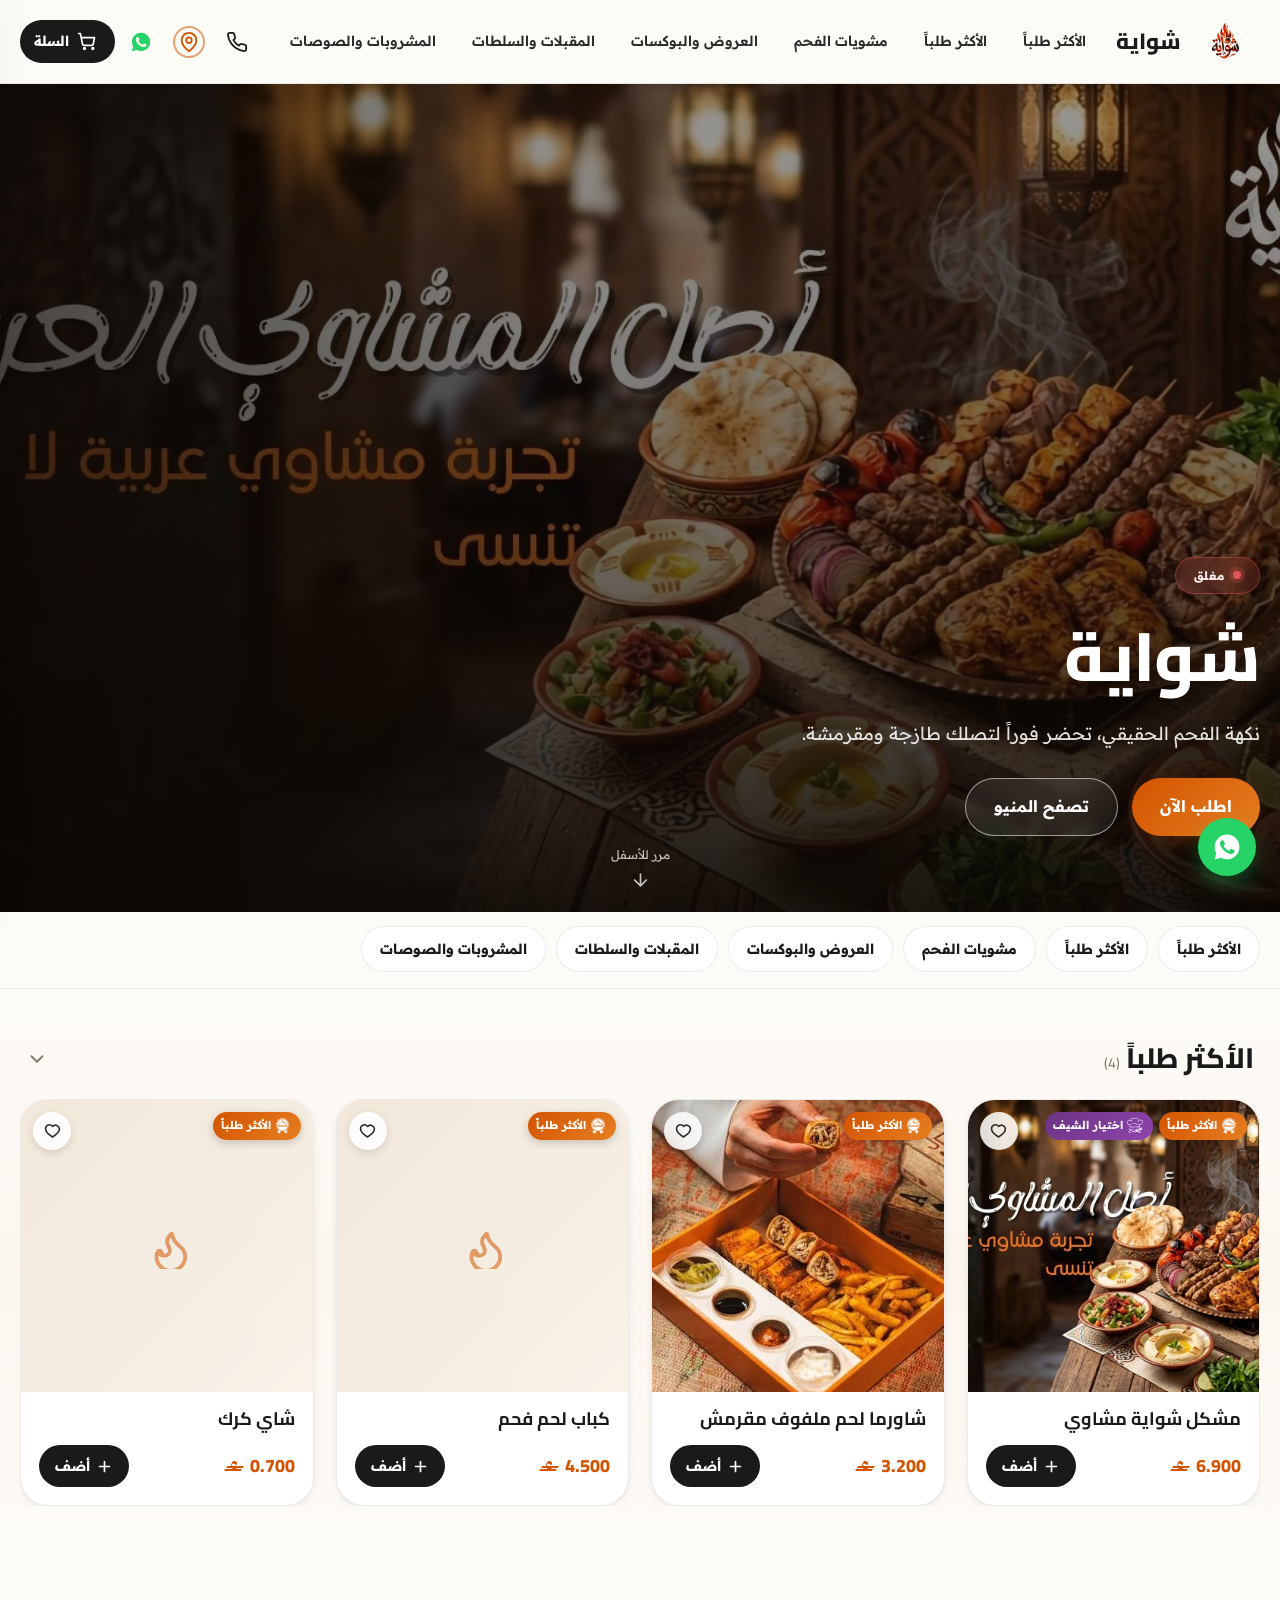
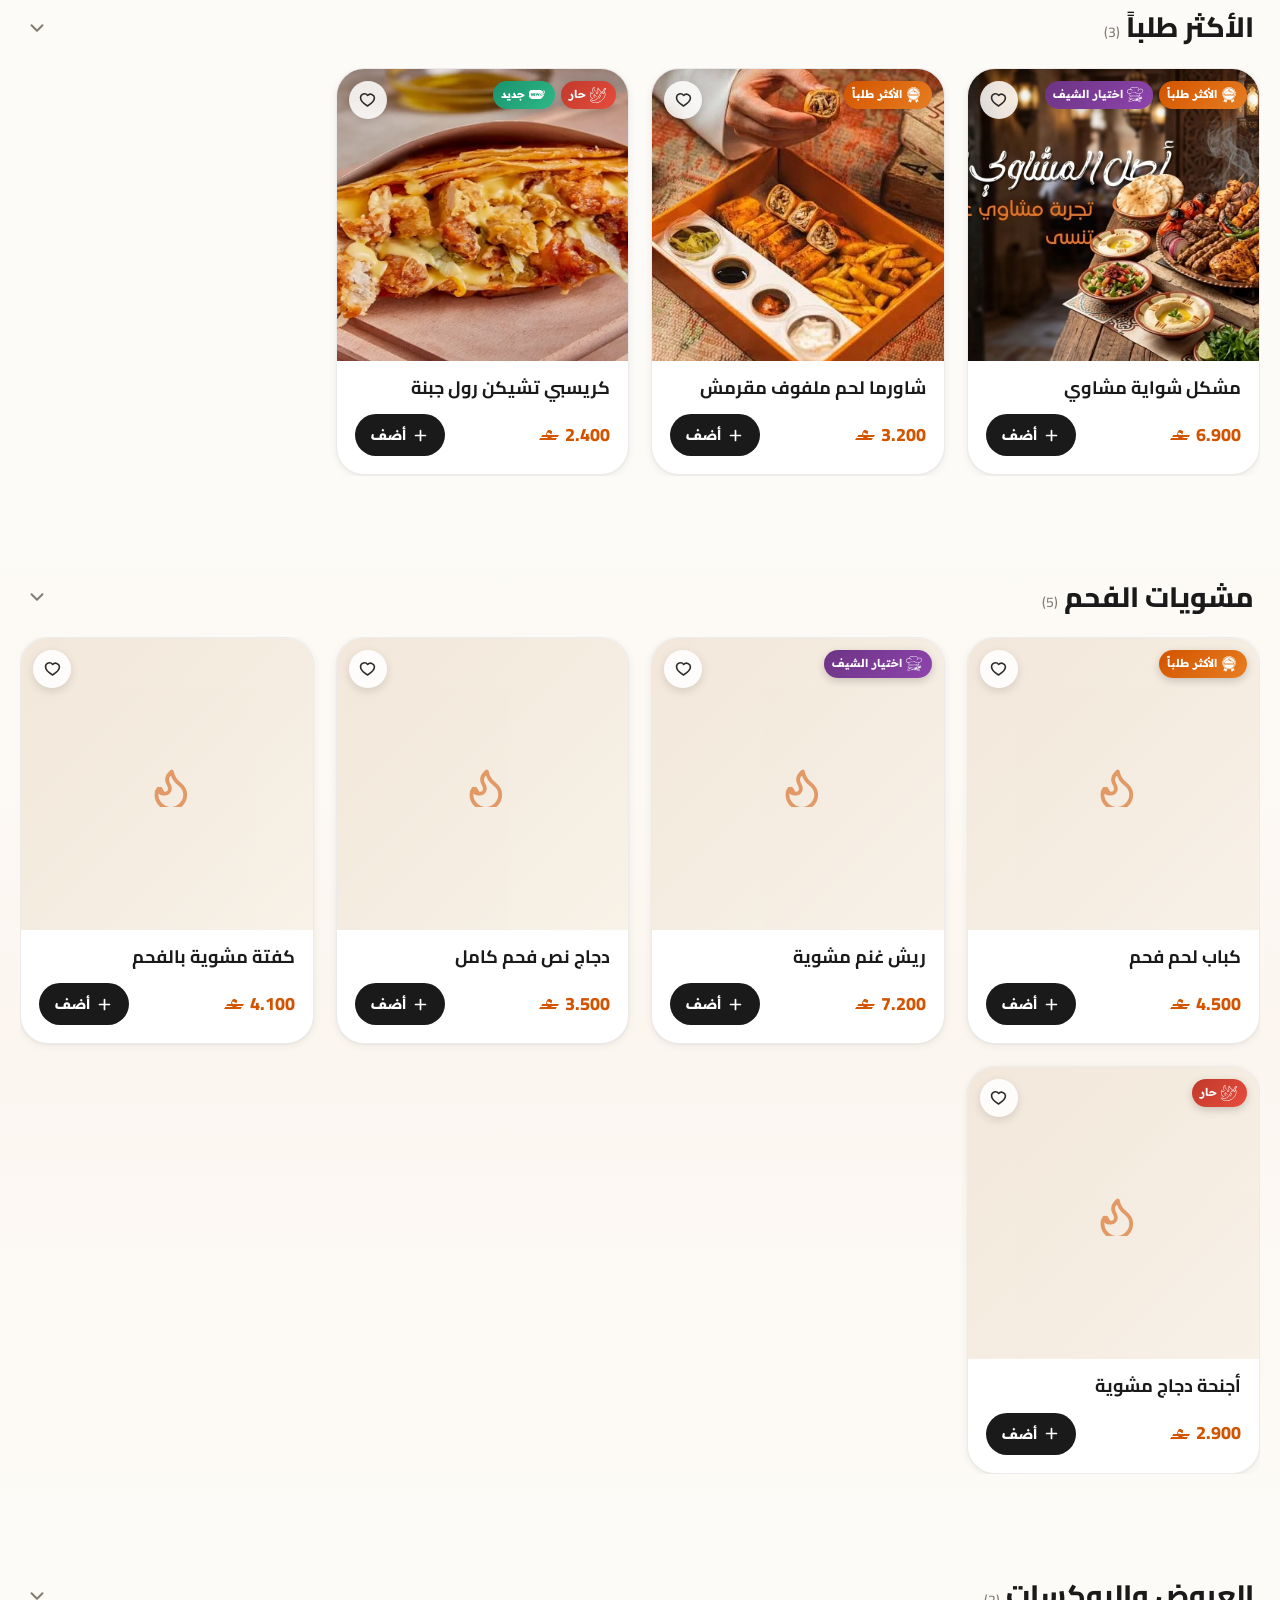
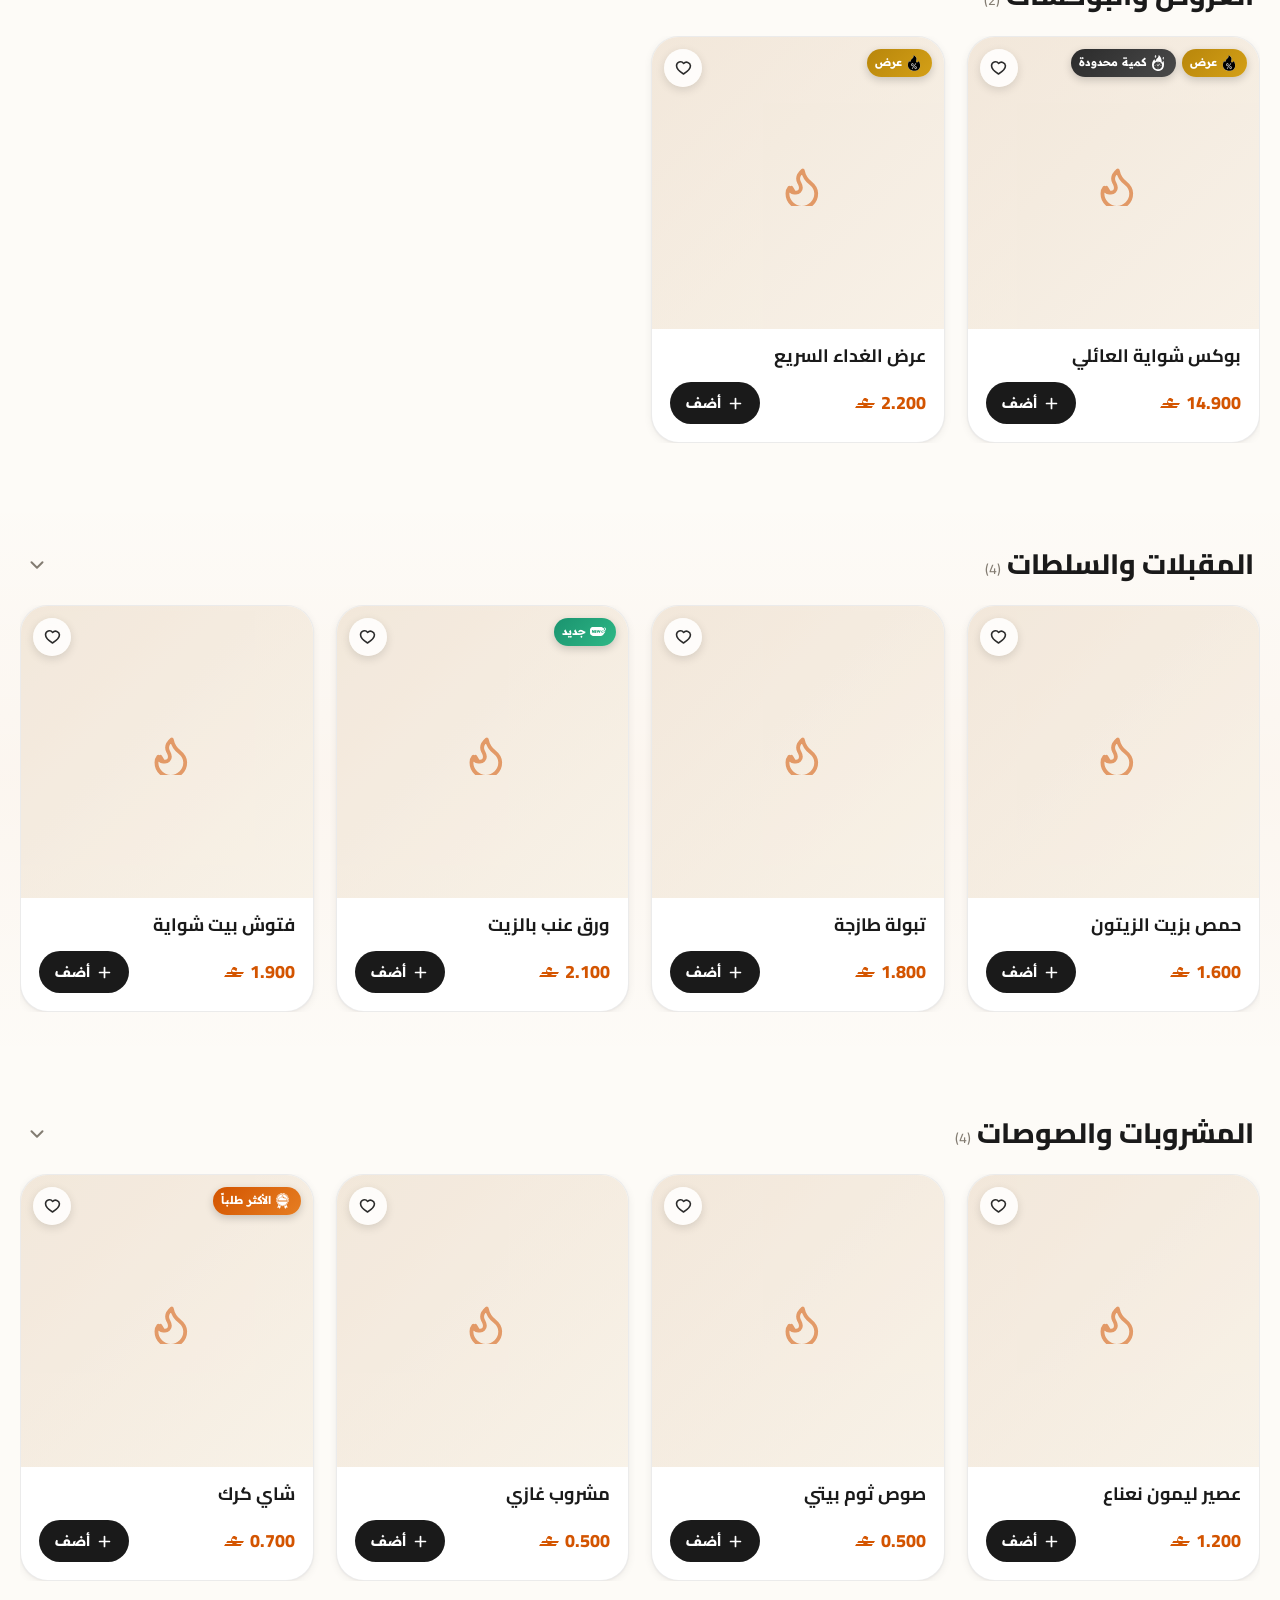
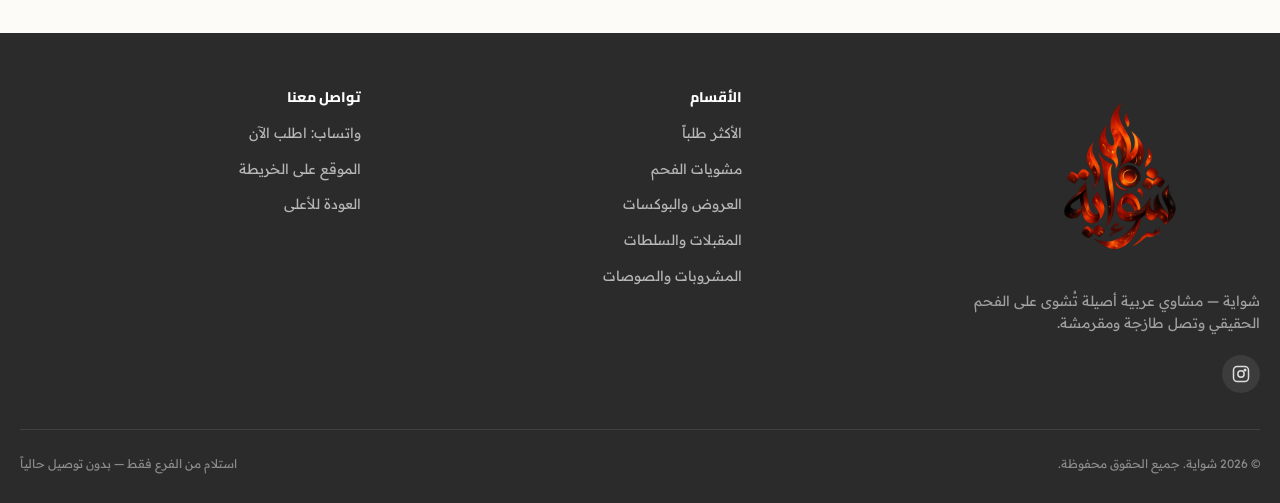
==== index.html @ 43561b91 "the Start" ====
<!DOCTYPE html>
<html lang="ar" dir="rtl">
<head>
<meta charset="UTF-8">
<meta name="viewport" content="width=device-width, initial-scale=1, viewport-fit=cover">
<title id="meta-title">شواية | Shawaya — أصل المشاوي العربية على الفحم</title>
<meta id="meta-description" name="description" content="شواية: مشاوي عربية أصيلة تُشوى على الفحم الحقيقي وتصل طازجة ومقرمشة. اطلب الآن للاستلام من الفرع عبر واتساب.">
<meta id="meta-keywords" name="keywords" content="شواية, مشاوي, مطعم مشاوي, شاورما, كباب, مشاوي فحم, طلب استلام">
<meta name="author" content="شواية">
<link rel="canonical" href="https://www.shawaya.example/">

<!-- Open Graph -->
<meta property="og:type" content="restaurant.menu">
<meta id="og-title" property="og:title" content="شواية | Shawaya — أصل المشاوي العربية">
<meta id="og-description" property="og:description" content="نكهة الفحم الحقيقي، تحضر فوراً لتصلك طازجة ومقرمشة. تصفح المنيو واطلب الآن.">
<meta id="og-image" property="og:image" content="assets/images/hero.webp">
<meta property="og:locale" content="ar_AR">
<meta id="og-site-name" property="og:site_name" content="شواية">

<!-- Twitter Card -->
<meta name="twitter:card" content="summary_large_image">
<meta id="twitter-title" name="twitter:title" content="شواية | Shawaya">
<meta id="twitter-description" name="twitter:description" content="نكهة الفحم الحقيقي، تحضر فوراً لتصلك طازجة ومقرمشة.">
<meta id="twitter-image" name="twitter:image" content="assets/images/hero.webp">

<meta name="theme-color" content="#D35400">
<link id="favicon-link" rel="icon" type="image/webp" href="assets/images/logo.webp">
<link id="apple-touch-icon-link" rel="apple-touch-icon" href="assets/images/logo.webp">
<link rel="manifest" href="manifest.json">

<!-- Preconnect / fonts -->
<link rel="preconnect" href="https://fonts.googleapis.com">
<link rel="preconnect" href="https://fonts.gstatic.com" crossorigin>

<!-- Supabase client (only used if config.js has url/anonKey set) -->
<script src="https://cdn.jsdelivr.net/npm/@supabase/supabase-js@2/dist/umd/supabase.js" defer></script>

<!-- Styles (loaded in dependency order) -->
<link rel="stylesheet" href="css/style.css">
<link rel="stylesheet" href="css/components.css">
<link rel="stylesheet" href="css/animations.css">
<link rel="stylesheet" href="css/responsive.css">

<!-- Structured data: Restaurant -->
<script type="application/ld+json">
{
  "@context": "https://schema.org",
  "@type": "Restaurant",
  "name": "شواية",
  "alternateName": "Shawaya",
  "servesCuisine": ["Arabic", "Grill", "Middle Eastern"],
  "priceRange": "$$",
  "image": "assets/images/hero.webp",
  "logo": "assets/images/logo.webp",
  "acceptsReservations": "False",
  "menu": "https://www.shawaya.example/#menu",
  "openingHoursSpecification": {
    "@type": "OpeningHoursSpecification",
    "dayOfWeek": ["Sunday","Monday","Tuesday","Wednesday","Thursday","Friday","Saturday"],
    "opens": "12:00",
    "closes": "00:00"
  }
}
</script>
</head>
<body>

<a href="#menu-sections" class="skip-link">تخطَّ إلى المنيو</a>

<!-- Loading screen -->
<div id="loading-screen" aria-hidden="true">
  <div>
    <img class="loading-mark" src="assets/images/logo.webp" alt="" width="220" height="147">
    <p>شواية</p>
  </div>
</div>

<!-- ================= HEADER ================= -->
<header class="site-header" id="site-header">
  <div class="header-inner">
    <a href="#top" class="brand" aria-label="شواية — الصفحة الرئيسية">
      <img class="brand-logo" id="brand-logo-img" src="assets/images/logo.webp" alt="شعار شواية" width="46" height="46">
      <span class="brand-name" id="brand-name-text">شواية</span>
    </a>

    <nav class="nav-categories" id="nav-categories-inline" aria-label="أقسام المنيو"></nav>

    <div class="header-actions">
      <a href="tel:+96890992253" id="call-btn" class="icon-btn" aria-label="اتصل بنا">
        <svg viewBox="0 0 24 24" fill="none" stroke="currentColor" stroke-width="2" stroke-linecap="round" stroke-linejoin="round" aria-hidden="true"><path d="M22 16.92v3a2 2 0 0 1-2.18 2 19.79 19.79 0 0 1-8.63-3.07 19.5 19.5 0 0 1-6-6 19.79 19.79 0 0 1-3.07-8.67A2 2 0 0 1 4.11 2h3a2 2 0 0 1 2 1.72c.127.96.362 1.903.7 2.81a2 2 0 0 1-.45 2.11L8.09 9.91a16 16 0 0 0 6 6l1.27-1.27a2 2 0 0 1 2.11-.45c.907.338 1.85.573 2.81.7A2 2 0 0 1 22 16.92Z"/></svg>
      </a>
      <a href="#" id="map-pin-btn" class="icon-btn map-pin-btn" target="_blank" rel="noopener" aria-label="موقعنا على خرائط جوجل">
        <svg viewBox="0 0 24 24" fill="none" stroke="currentColor" stroke-width="2" stroke-linecap="round" stroke-linejoin="round" aria-hidden="true"><path d="M20 10c0 6-8 12-8 12s-8-6-8-12a8 8 0 0 1 16 0Z"/><circle cx="12" cy="10" r="3"/></svg>
      </a>
      <a href="#" id="whatsapp-fab-header" class="icon-btn" style="color:#25D366" aria-label="تواصل عبر واتساب" target="_blank" rel="noopener">
        <svg viewBox="0 0 24 24" fill="currentColor" aria-hidden="true"><path d="M12.04 2C6.58 2 2.13 6.45 2.13 11.91c0 1.75.46 3.46 1.32 4.96L2.05 22l5.25-1.38a9.9 9.9 0 0 0 4.74 1.21h.01c5.46 0 9.91-4.45 9.91-9.91C21.96 6.45 17.5 2 12.04 2zm5.83 14.13c-.24.68-1.4 1.3-1.93 1.38-.5.08-1.12.11-1.8-.11-.42-.13-.96-.31-1.65-.6-2.9-1.25-4.8-4.16-4.94-4.35-.14-.19-1.18-1.57-1.18-3 0-1.42.75-2.12 1.02-2.41.27-.29.58-.36.78-.36.19 0 .39 0 .56.01.18.01.42-.07.65.5.24.58.82 2 .89 2.15.07.15.12.32.02.51-.1.19-.15.31-.29.48-.15.17-.31.38-.44.51-.15.15-.3.31-.13.6.17.29.75 1.24 1.62 2.01 1.11.99 2.05 1.3 2.34 1.45.29.15.46.13.63-.08.17-.2.72-.84.91-1.13.19-.29.38-.24.63-.15.26.1 1.66.79 1.94.93.29.15.48.22.55.34.07.13.07.75-.17 1.43z"/></svg>
      </a>
      <button type="button" class="cart-fab" id="cart-fab" aria-haspopup="dialog">
        <svg viewBox="0 0 24 24" fill="none" stroke="currentColor" stroke-width="2" stroke-linecap="round" stroke-linejoin="round" aria-hidden="true"><circle cx="9" cy="21" r="1"/><circle cx="19" cy="21" r="1"/><path d="M2 3h2l2.6 12.6a2 2 0 0 0 2 1.6h8.9a2 2 0 0 0 2-1.6L21 8H6"/></svg>
        <span>السلة</span>
        <span class="cart-count" id="cart-count" hidden>0</span>
      </button>
    </div>
  </div>
</header>

<main id="top">

  <!-- ================= HERO ================= -->
  <section class="hero" aria-label="الصفحة الرئيسية">
    <div class="hero-media">
      <img id="hero-img" src="assets/images/hero.webp" alt="طبق مشاوي شواية الفاخر يقدم مع المقبلات والخبز الطازج على أجواء عربية دافئة" width="1376" height="768" fetchpriority="high">
    </div>
    <div class="hero-content">
      <div class="hero-status" id="hero-status">مفتوح الآن</div>
      <h1 id="hero-title">شواية</h1>
      <p class="hero-sub" id="hero-tagline">نكهة الفحم الحقيقي، تحضر فوراً لتصلك طازجة ومقرمشة.</p>
      <div class="hero-actions">
        <button type="button" class="btn btn-primary" id="hero-order-btn">
          اطلب الآن
        </button>
        <button type="button" class="btn btn-ghost" id="hero-browse-btn">تصفح المنيو</button>
      </div>
    </div>
    <div class="scroll-indicator" aria-hidden="true">
      <span>مرر للأسفل</span>
      <svg viewBox="0 0 24 24" fill="none" stroke="currentColor" stroke-width="2" stroke-linecap="round" stroke-linejoin="round"><path d="M12 5v14M5 12l7 7 7-7"/></svg>
    </div>
  </section>

  <!-- ================= CATEGORY NAV ================= -->
  <nav class="category-nav" aria-label="الانتقال السريع بين الأقسام">
    <div class="container">
      <div class="category-scroller" id="category-scroller"></div>
    </div>
  </nav>

  <!-- ================= MENU ================= -->
  <div id="menu-sections" aria-live="polite"></div>


</main>

<!-- ================= FOOTER ================= -->
<footer class="site-footer">
  <div class="container">
    <div class="footer-grid">
      <div class="footer-brand">
        <img class="footer-logo" id="footer-logo-img" src="assets/images/logo.webp" alt="شعار شواية" width="52" height="52">
        <p id="footer-description">شواية — أصل المشاوي العربية على الفحم. نطهو كل طبق طازجاً عند الطلب لتصلك أشهى النكهات.</p>
        <div class="footer-social" id="footer-social">
          <a href="#" id="social-instagram" aria-label="إنستغرام شواية" hidden><svg viewBox="0 0 24 24" fill="none" stroke="currentColor" stroke-width="2" stroke-linecap="round" stroke-linejoin="round" aria-hidden="true"><rect x="2" y="2" width="20" height="20" rx="5"/><circle cx="12" cy="12" r="4.2"/><circle cx="17.4" cy="6.6" r="1"/></svg></a>
        </div>
      </div>
      <div class="footer-col">
        <h4>الأقسام</h4>
        <ul id="footer-categories"></ul>
      </div>
      <div class="footer-col">
        <h4>تواصل معنا</h4>
        <ul>
          <li><a href="#" id="footer-whatsapp">واتساب: اطلب الآن</a></li>
          <li><a href="#" id="footer-map">الموقع على الخريطة</a></li>
          <li><a href="#top">العودة للأعلى</a></li>
        </ul>
      </div>
    </div>
    <div class="footer-bottom">
      <span>© 2026 شواية. جميع الحقوق محفوظة.</span>
      <span>استلام من الفرع فقط — بدون توصيل حالياً</span>
    </div>
  </div>
</footer>

<!-- ================= WHATSAPP FAB ================= -->
<a href="#" class="whatsapp-fab" id="whatsapp-fab" aria-label="اطلب عبر واتساب">
  <svg viewBox="0 0 24 24" fill="currentColor" aria-hidden="true"><path d="M12.04 2C6.58 2 2.13 6.45 2.13 11.91c0 1.75.46 3.46 1.32 4.96L2.05 22l5.25-1.38a9.9 9.9 0 0 0 4.74 1.21h.01c5.46 0 9.91-4.45 9.91-9.91C21.96 6.45 17.5 2 12.04 2zm5.83 14.13c-.24.68-1.4 1.3-1.93 1.38-.5.08-1.12.11-1.8-.11-.42-.13-.96-.31-1.65-.6-2.9-1.25-4.8-4.16-4.94-4.35-.14-.19-1.18-1.57-1.18-3 0-1.42.75-2.12 1.02-2.41.27-.29.58-.36.78-.36.19 0 .39 0 .56.01.18.01.42-.07.65.5.24.58.82 2 .89 2.15.07.15.12.32.02.51-.1.19-.15.31-.29.48-.15.17-.31.38-.44.51-.15.15-.3.31-.13.6.17.29.75 1.24 1.62 2.01 1.11.99 2.05 1.3 2.34 1.45.29.15.46.13.63-.08.17-.2.72-.84.91-1.13.19-.29.38-.24.63-.15.26.1 1.66.79 1.94.93.29.15.48.22.55.34.07.13.07.75-.17 1.43z"/></svg>
</a>

<!-- ================= STICKY CART BAR ================= -->
<!-- Hidden while empty; appears the moment an item is added, so the
     customer never loses track of an in-progress order. -->
<button type="button" class="sticky-cart-bar" id="sticky-cart-bar" hidden>
  <span class="sticky-cart-info">
    <span class="sticky-cart-count" id="sticky-cart-bar-count">0</span>
    <span>عرض السلة</span>
  </span>
  <span class="sticky-cart-total" id="sticky-cart-bar-total"></span>
</button>

<!-- ================= ITEM MODAL ================= -->
<div class="modal-overlay" id="modal-overlay"></div>
<div class="item-modal" id="item-modal" role="dialog" aria-modal="true" aria-labelledby="modal-title" aria-hidden="true">
  <button type="button" class="modal-close" aria-label="إغلاق">
    <svg viewBox="0 0 24 24" fill="none" stroke="currentColor" stroke-width="2.4" stroke-linecap="round" stroke-linejoin="round" aria-hidden="true"><path d="M18 6 6 18M6 6l12 12"/></svg>
  </button>
  <div class="modal-media">
    <img src="" alt="" id="modal-image">
    <div class="modal-scroll-cue" id="modal-scroll-cue" aria-hidden="true">
      <svg viewBox="0 0 24 24" fill="none" stroke="currentColor" stroke-width="2.6" stroke-linecap="round" stroke-linejoin="round"><path d="M6 9l6 6 6-6"/></svg>
    </div>
  </div>
  <div class="modal-scroll">
    <div id="modal-badges" class="badge-row" style="position:static"></div>
    <h2 id="modal-title"></h2>
    <p class="modal-desc" id="modal-desc"></p>
    <span class="modal-base-price" id="modal-base-price"></span>

    <div id="modal-option-groups"></div>

    <div class="modal-notes">
      <label for="modal-notes-input" style="font-weight:700;font-size:.875rem;display:block;margin-bottom:8px">ملاحظات على هذا الصنف</label>
      <textarea id="modal-notes-input" placeholder="مثال: بدون بصل، تتبيلة خفيفة..."></textarea>
    </div>
  </div>
  <div class="modal-footer">
    <div class="qty-stepper">
      <button type="button" id="modal-qty-minus" aria-label="إنقاص الكمية">
        <svg viewBox="0 0 24 24" fill="none" stroke="currentColor" stroke-width="2.4" stroke-linecap="round" stroke-linejoin="round" aria-hidden="true"><path d="M5 12h14"/></svg>
      </button>
      <span id="modal-qty">1</span>
      <button type="button" id="modal-qty-plus" aria-label="زيادة الكمية">
        <svg viewBox="0 0 24 24" fill="none" stroke="currentColor" stroke-width="2.4" stroke-linecap="round" stroke-linejoin="round" aria-hidden="true"><path d="M12 5v14M5 12h14"/></svg>
      </button>
    </div>
    <button type="button" class="btn btn-primary btn-block" id="modal-add-to-cart">
      أضف إلى السلة
      <span class="modal-total" id="modal-total-wrap">— <span id="modal-total-price"></span></span>
    </button>
  </div>
</div>

<!-- ================= CART DRAWER ================= -->
<div class="cart-overlay" id="cart-overlay"></div>
<aside class="cart-drawer" id="cart-drawer" role="dialog" aria-modal="true" aria-label="سلة الطلبات" aria-hidden="true">
  <div class="cart-header">
    <h2>
      <svg viewBox="0 0 24 24" fill="none" stroke="currentColor" stroke-width="2" stroke-linecap="round" stroke-linejoin="round" aria-hidden="true"><circle cx="9" cy="21" r="1"/><circle cx="19" cy="21" r="1"/><path d="M2 3h2l2.6 12.6a2 2 0 0 0 2 1.6h8.9a2 2 0 0 0 2-1.6L21 8H6"/></svg>
      سلتك
    </h2>
    <button type="button" class="icon-btn" id="cart-close" aria-label="إغلاق السلة">
      <svg viewBox="0 0 24 24" fill="none" stroke="currentColor" stroke-width="2.4" stroke-linecap="round" stroke-linejoin="round" aria-hidden="true"><path d="M18 6 6 18M6 6l12 12"/></svg>
    </button>
  </div>
  <div class="cart-body" id="cart-body"></div>
  <div class="cart-footer" id="cart-footer" style="display:none">
    <p id="cart-closed-banner" class="text-muted" style="display:none;text-align:center;font-size:var(--fs-sm);font-weight:700;color:#c0392b;background:rgba(192,57,43,.08);padding:10px;border-radius:var(--radius-sm)">المطعم مغلق حالياً — لا يمكن إتمام الطلب الآن</p>
    <div class="cart-summary-row"><span>المجموع الفرعي</span><span id="cart-subtotal">0.000 ر.ع</span></div>
    <div class="cart-summary-row total"><span>الإجمالي</span><span id="cart-total">0.000 ر.ع</span></div>
    <div class="cart-footer-actions">
      <button type="button" class="btn btn-primary btn-block" id="checkout-whatsapp">
        <svg viewBox="0 0 24 24" fill="currentColor" aria-hidden="true" width="20" height="20"><path d="M12.04 2C6.58 2 2.13 6.45 2.13 11.91c0 1.75.46 3.46 1.32 4.96L2.05 22l5.25-1.38a9.9 9.9 0 0 0 4.74 1.21h.01c5.46 0 9.91-4.45 9.91-9.91C21.96 6.45 17.5 2 12.04 2zm5.83 14.13c-.24.68-1.4 1.3-1.93 1.38-.5.08-1.12.11-1.8-.11-.42-.13-.96-.31-1.65-.6-2.9-1.25-4.8-4.16-4.94-4.35-.14-.19-1.18-1.57-1.18-3 0-1.42.75-2.12 1.02-2.41.27-.29.58-.36.78-.36.19 0 .39 0 .56.01.18.01.42-.07.65.5.24.58.82 2 .89 2.15.07.15.12.32.02.51-.1.19-.15.31-.29.48-.15.17-.31.38-.44.51-.15.15-.3.31-.13.6.17.29.75 1.24 1.62 2.01 1.11.99 2.05 1.3 2.34 1.45.29.15.46.13.63-.08.17-.2.72-.84.91-1.13.19-.29.38-.24.63-.15.26.1 1.66.79 1.94.93.29.15.48.22.55.34.07.13.07.75-.17 1.43z"/></svg>
        إتمام الطلب عبر واتساب
      </button>
    </div>
    <button type="button" class="clear-cart-btn" id="clear-cart-btn">تفريغ السلة</button>
  </div>
</aside>

<!-- ================= TOAST ================= -->
<div class="toast" id="toast" role="status" aria-live="polite"></div>

<!-- Scripts (deferred, load order matters for module deps) -->
<script src="config.js" defer></script>
<script src="js/icons.js" defer></script>
<script src="js/restaurant-state.js" defer></script>
<script src="js/supabase.js" defer></script>
<script src="js/menu.js" defer></script>
<script src="js/modal.js" defer></script>
<script src="js/cart.js" defer></script>
<script src="js/whatsapp.js" defer></script>
<script src="js/app.js" defer></script>
</body>
</html>
---- css/style.css ----
/* =========================================================================
   style.css — Design tokens, resets, base typography & layout primitives
   ========================================================================= */

@import url('https://fonts.googleapis.com/css2?family=Cairo:wght@400;500;600;700;800;900&family=Readex+Pro:wght@400;500;600;700&display=swap');

:root {
  /* ---- Brand color system --------------------------------------------- */
  --color-primary: #D35400;
  --color-primary-rgb: 211, 84, 0;
  --color-accent: #E67E22;
  --color-accent-rgb: 230, 126, 34;
  --color-bg: #FDFBF7;
  --color-surface: #FFFFFF;
  --color-dark: #1A1A1A;
  --color-dark-2: #2B2B2B;
  --color-border: rgba(0, 0, 0, 0.08);
  --color-muted: #837c72;

  --shadow-soft: 0 2px 8px rgba(26, 20, 14, 0.06), 0 1px 2px rgba(26, 20, 14, 0.04);
  --shadow-lift: 0 18px 40px -12px rgba(26, 20, 14, 0.22);
  --glow-primary: 0 0 0 1px rgba(var(--color-primary-rgb), 0.08), 0 8px 24px -6px rgba(var(--color-primary-rgb), 0.28);

  /* ---- Type ------------------------------------------------------------ */
  --font-display: 'Cairo', 'Readex Pro', sans-serif;
  --font-body: 'Readex Pro', 'Cairo', sans-serif;

  --fs-xs: 0.75rem;
  --fs-sm: 0.875rem;
  --fs-base: 1rem;
  --fs-md: 1.125rem;
  --fs-lg: 1.375rem;
  --fs-xl: 1.75rem;
  --fs-2xl: 2.25rem;
  --fs-3xl: clamp(2.5rem, 6vw, 4.25rem);

  /* ---- Spacing / radius -------------------------------------------------*/
  --radius-sm: 10px;
  --radius-md: 18px;
  --radius-lg: 28px;
  --radius-pill: 999px;

  --container: 1240px;
  --header-h: 84px;
  --header-h-shrunk: 62px;

  --ease-out: cubic-bezier(.16,1,.3,1);
  --ease-spring: cubic-bezier(.34,1.56,.64,1);

  color-scheme: light;
}

/* ---- Reset -------------------------------------------------------------*/
*, *::before, *::after { box-sizing: border-box; }
* { margin: 0; }

html {
  -webkit-text-size-adjust: 100%;
  scroll-behavior: smooth;
}

html:has(.modal[open]), html:has(.cart-drawer.is-open) {
  scroll-behavior: auto;
}

body {
  font-family: var(--font-body);
  background: var(--color-bg);
  color: var(--color-dark);
  line-height: 1.6;
  min-height: 100svh;
  overflow-x: clip;
  -webkit-font-smoothing: antialiased;
}

img, picture, svg { display: block; max-width: 100%; }
button, input, textarea { font: inherit; color: inherit; }
button { cursor: pointer; background: none; border: none; }
a { color: inherit; text-decoration: none; }
ul { list-style: none; padding: 0; }

:focus-visible {
  outline: 2.5px solid var(--color-primary);
  outline-offset: 3px;
  border-radius: 4px;
}

::selection { background: rgba(var(--color-primary-rgb), .22); }

.sr-only {
  position: absolute;
  width: 1px; height: 1px;
  padding: 0; margin: -1px;
  overflow: hidden;
  clip: rect(0,0,0,0);
  white-space: nowrap;
  border: 0;
}

.skip-link {
  position: fixed;
  top: -60px;
  right: 12px;
  z-index: 999;
  background: var(--color-dark);
  color: #fff;
  padding: 12px 20px;
  border-radius: var(--radius-sm);
  transition: top .25s var(--ease-out);
}
.skip-link:focus { top: 12px; }

h1, h2, h3, h4 {
  font-family: var(--font-display);
  font-weight: 800;
  line-height: 1.2;
}

.container {
  width: min(100% - 40px, var(--container));
  margin-inline: auto;
}

.eyebrow {
  display: inline-flex;
  align-items: center;
  gap: 8px;
  font-size: var(--fs-sm);
  font-weight: 700;
  color: var(--color-primary);
  letter-spacing: .01em;
}
.eyebrow::before {
  content: '';
  width: 22px; height: 2px;
  background: var(--color-primary);
  border-radius: 2px;
}

.section-heading {
  display: flex;
  flex-direction: column;
  gap: 6px;
  margin-block-end: 28px;
}
.section-heading h2 {
  font-size: var(--fs-2xl);
}
.section-heading p {
  color: var(--color-muted);
  font-size: var(--fs-md);
}

/* ---- Buttons -------------------------------------------------------- */
.btn {
  position: relative;
  overflow: hidden;
  display: inline-flex;
  align-items: center;
  justify-content: center;
  gap: 10px;
  padding: 15px 28px;
  border-radius: var(--radius-pill);
  font-weight: 700;
  font-size: var(--fs-base);
  transition: transform .35s var(--ease-spring), box-shadow .35s var(--ease-out), background .25s;
  white-space: nowrap;
}
.btn:active { transform: scale(.97); }
.btn svg { width: 20px; height: 20px; flex-shrink: 0; }

.btn-primary {
  background: linear-gradient(135deg, var(--color-primary), var(--color-accent));
  color: #fff;
  box-shadow: var(--glow-primary);
}
.btn-primary:hover { box-shadow: 0 12px 30px -8px rgba(var(--color-primary-rgb), .45); transform: translateY(-2px); }

.btn-ghost {
  background: rgba(255,255,255,.08);
  color: #fff;
  border: 1.5px solid rgba(255,255,255,.55);
  backdrop-filter: blur(6px);
}
.btn-ghost:hover { background: rgba(255,255,255,.18); transform: translateY(-2px); }

.btn-outline {
  background: transparent;
  color: var(--color-dark);
  border: 1.5px solid var(--color-border);
}
.btn-outline:hover { border-color: var(--color-primary); color: var(--color-primary); }

.btn-block { width: 100%; }
.btn-sm { padding: 10px 18px; font-size: var(--fs-sm); }

.ripple {
  position: absolute;
  border-radius: 50%;
  background: rgba(255,255,255,.55);
  transform: scale(0);
  animation: ripple .6s var(--ease-out);
  pointer-events: none;
}

/* ---- Icon button -------------------------------------------------------*/
.icon-btn {
  position: relative;
  display: inline-flex;
  align-items: center;
  justify-content: center;
  width: 44px; height: 44px;
  border-radius: 50%;
  color: var(--color-dark);
  transition: background .25s, color .25s, transform .25s var(--ease-spring);
}
.icon-btn:hover { background: rgba(var(--color-primary-rgb), .08); color: var(--color-primary); }
.icon-btn svg { width: 22px; height: 22px; }

/* ---- Visually-hidden loading screen ------------------------------------*/
#loading-screen {
  position: fixed; inset: 0;
  z-index: 999;
  display: grid;
  place-items: center;
  background: var(--color-bg);
  transition: opacity .6s var(--ease-out), visibility .6s;
}
#loading-screen.is-hidden { opacity: 0; visibility: hidden; }
#loading-screen .loading-mark {
  width: 220px;
  height: auto;
  max-width: 70vw;
  animation: flame-pulse 1.6s ease-in-out infinite;
}
#loading-screen p {
  margin-top: 16px;
  font-family: var(--font-display);
  font-weight: 700;
  color: var(--color-primary);
  font-size: var(--fs-sm);
  letter-spacing: .04em;
}

/* ---- Utility ------------------------------------------------------------*/
.visually-empty { display: none !important; }
.text-muted { color: var(--color-muted); }
main { display: block; }
---- css/components.css ----
/* =========================================================================
   components.css — Header, Hero, Search, Categories, Cards, Modal, Cart...
   ========================================================================= */

/* ---------------------------------------------------------------------- */
/* HEADER                                                                  */
/* ---------------------------------------------------------------------- */
.site-header {
  position: sticky;
  top: 0;
  z-index: 60;
  height: var(--header-h);
  display: flex;
  align-items: center;
  background: rgba(253, 251, 247, 0.72);
  backdrop-filter: blur(18px) saturate(160%);
  -webkit-backdrop-filter: blur(18px) saturate(160%);
  border-bottom: 1px solid var(--color-border);
  transition: height .35s var(--ease-out), background .35s;
}
.site-header.is-shrunk { height: var(--header-h-shrunk); box-shadow: var(--shadow-soft); }

.header-inner {
  width: min(100% - 32px, var(--container));
  margin-inline: auto;
  display: flex;
  align-items: center;
  justify-content: space-between;
  gap: 16px;
}

.brand {
  display: flex;
  align-items: center;
  gap: 10px;
  flex-shrink: 0;
}
.brand-logo {
  height: 46px;
  width: auto;
  transition: height .35s var(--ease-out);
}
.site-header.is-shrunk .brand-logo { height: 36px; }
.brand-name {
  font-family: var(--font-display);
  font-weight: 800;
  font-size: var(--fs-lg);
  color: var(--color-dark);
}


.nav-categories {
  display: flex;
  align-items: center;
  gap: 4px;
  overflow-x: auto;
  scrollbar-width: none;
  flex: 1;
  justify-content: center;
}
.nav-categories::-webkit-scrollbar { display: none; }
.nav-categories a {
  padding: 8px 16px;
  border-radius: var(--radius-pill);
  font-size: var(--fs-sm);
  font-weight: 600;
  color: var(--color-dark-2);
  white-space: nowrap;
  transition: background .25s, color .25s;
}
.nav-categories a:hover, .nav-categories a:focus-visible { background: rgba(var(--color-primary-rgb), .08); color: var(--color-primary); }

.header-actions {
  display: flex;
  align-items: center;
  gap: 4px;
  flex-shrink: 0;
}

.cart-fab {
  position: relative;
  display: flex;
  align-items: center;
  gap: 8px;
  background: var(--color-dark);
  color: #fff;
  padding: 10px 18px 10px 14px;
  border-radius: var(--radius-pill);
  font-weight: 700;
  font-size: var(--fs-sm);
  transition: transform .3s var(--ease-spring), background .25s;
}
.cart-fab:hover { transform: translateY(-2px); background: var(--color-primary); }
.cart-fab svg { width: 20px; height: 20px; }
.cart-fab .cart-count {
  display: inline-grid;
  place-items: center;
  min-width: 20px; height: 20px;
  padding-inline: 4px;
  border-radius: 50%;
  background: var(--color-accent);
  font-size: 11px;
  font-weight: 800;
}
.cart-fab .cart-count.bump { animation: bump .45s var(--ease-spring); }
.cart-fab .cart-count[hidden] { display: none; }

.map-pin-btn {
  position: relative;
  color: var(--color-primary);
}
.map-pin-btn::after {
  content: '';
  position: absolute;
  inset: 6px;
  border-radius: 50%;
  border: 2px solid var(--color-primary);
  opacity: .55;
  animation: pin-pulse 2.4s ease-out infinite;
}

/* ---------------------------------------------------------------------- */
/* HERO                                                                    */
/* ---------------------------------------------------------------------- */
.hero {
  position: relative;
  min-height: 92svh;
  display: flex;
  align-items: flex-end;
  overflow: hidden;
  color: #fff;
  isolation: isolate;
}
.hero-media {
  position: absolute;
  inset: 0;
  z-index: -2;
}
.hero-media img {
  width: 100%; height: 100%;
  object-fit: cover;
  object-position: center 32%;
}
.hero-media::after {
  content: '';
  position: absolute; inset: 0;
  background:
    linear-gradient(180deg, rgba(15,10,6,.35) 0%, rgba(15,10,6,.55) 55%, rgba(12,8,5,.92) 100%),
    linear-gradient(90deg, rgba(10,6,4,.55) 0%, rgba(10,6,4,.1) 45%);
}

.hero-content {
  width: min(100% - 40px, var(--container));
  margin-inline: auto;
  padding-block: 120px 76px;
  display: flex;
  flex-direction: column;
  align-items: flex-start;
  gap: 22px;
}
.hero-logo {
  width: 84px;
  height: auto;
  filter: drop-shadow(0 8px 24px rgba(0,0,0,.45));
}
.hero-content h1 {
  font-size: var(--fs-3xl);
  letter-spacing: -.01em;
}
.hero-content .hero-sub {
  max-width: 46ch;
  font-size: var(--fs-md);
  color: rgba(255,255,255,.88);
}
.hero-status {
  display: inline-flex;
  align-items: center;
  gap: 9px;
  padding: 8px 18px;
  border-radius: var(--radius-pill);
  background: rgba(111,207,115,.16);
  border: 1px solid rgba(111,207,115,.4);
  backdrop-filter: blur(8px);
  font-size: var(--fs-xs);
  font-weight: 800;
  letter-spacing: .02em;
  color: #eafff0;
  transition: background-color .25s ease, border-color .25s ease;
}
.hero-status .dot {
  width: 8px;
  height: 8px;
  border-radius: 50%;
  background: #6fcf73;
  box-shadow: 0 0 0 4px rgba(111,207,115,.25);
  animation: hero-status-pulse 2s ease-in-out infinite;
}
.hero-status.is-closed {
  background: rgba(224,86,86,.16);
  border-color: rgba(224,86,86,.4);
  color: #ffeceb;
}
.hero-status.is-closed .dot {
  background: #e05656;
  box-shadow: 0 0 0 4px rgba(224,86,86,.25);
  animation: none;
}
@keyframes hero-status-pulse {
  0%, 100% { box-shadow: 0 0 0 4px rgba(111,207,115,.25); }
  50% { box-shadow: 0 0 0 6px rgba(111,207,115,.12); }
}

.hero-actions {
  display: flex;
  flex-wrap: wrap;
  gap: 14px;
  margin-top: 8px;
}

.scroll-indicator {
  position: absolute;
  bottom: 22px;
  left: 50%;
  transform: translateX(-50%);
  display: flex;
  flex-direction: column;
  align-items: center;
  gap: 6px;
  color: rgba(255,255,255,.75);
  font-size: var(--fs-xs);
}
.scroll-indicator svg { width: 20px; height: 20px; animation: bob 1.8s ease-in-out infinite; }

/* ---------------------------------------------------------------------- */

mark {
  background: rgba(var(--color-accent-rgb), .35);
  color: inherit;
  border-radius: 4px;
  padding-inline: 1px;
}

/* ---------------------------------------------------------------------- */
/* CATEGORY NAV (in-page)                                                  */
/* ---------------------------------------------------------------------- */
.category-nav {
  position: sticky;
  top: var(--header-h);
  z-index: 40;
  background: var(--color-bg)/**/;
  background: color-mix(in srgb, var(--color-bg) 92%, transparent);
  backdrop-filter: blur(10px);
  padding-block: 14px;
  border-bottom: 1px solid var(--color-border);
  transition: top .35s var(--ease-out);
}
.site-header.is-shrunk ~ main .category-nav { top: var(--header-h-shrunk); }

.category-scroller {
  display: flex;
  gap: 10px;
  overflow-x: auto;
  scroll-snap-type: x proximity;
  padding-bottom: 2px;
  scrollbar-width: none;
}
.category-scroller::-webkit-scrollbar { display: none; }

.category-chip {
  scroll-snap-align: start;
  display: inline-flex;
  align-items: center;
  gap: 8px;
  padding: 11px 18px;
  border-radius: var(--radius-pill);
  background: var(--color-surface);
  border: 1.5px solid var(--color-border);
  font-weight: 700;
  font-size: var(--fs-sm);
  white-space: nowrap;
  transition: background .25s, color .25s, border-color .25s, transform .2s;
}
.category-chip:hover { transform: translateY(-2px); }
.category-chip[aria-current="true"] {
  background: linear-gradient(135deg, var(--color-primary), var(--color-accent));
  border-color: transparent;
  color: #fff;
  box-shadow: var(--glow-primary);
}

/* ---------------------------------------------------------------------- */
/* MENU SECTIONS                                                           */
/* ---------------------------------------------------------------------- */
.menu-section { padding-block: 52px; scroll-margin-top: calc(var(--header-h) + 70px); }
.menu-section:nth-of-type(odd) { background: linear-gradient(180deg, transparent, rgba(211,84,0,.03) 50%, transparent); }

.category-header-row {
  display: flex;
  align-items: center;
  justify-content: space-between;
  gap: 14px;
  padding-block-end: 22px;
}
.category-title {
  display: flex;
  align-items: center;
  gap: 12px;
  cursor: pointer;
  flex: 1;
  min-width: 0;
  text-align: start;
  justify-content: space-between;
}
.category-title-left { display: flex; align-items: center; gap: 12px; min-width: 0; }
.category-title h2 { font-size: var(--fs-xl); overflow: hidden; text-overflow: ellipsis; white-space: nowrap; }
.category-title .cat-count { color: var(--color-muted); font-size: var(--fs-sm); font-weight: 500; }
.category-title .chev { width: 22px; height: 22px; transition: transform .4s var(--ease-out); color: var(--color-muted); flex-shrink: 0; }
.category-body.is-collapsed + .category-title .chev,
[aria-expanded="false"] .chev { transform: rotate(-90deg); }

.show-all-btn {
  flex-shrink: 0;
  color: var(--color-primary);
  font-size: var(--fs-sm);
  font-weight: 700;
  padding: 6px 4px;
  transition: opacity .2s;
}
.show-all-btn:hover { opacity: .7; }
.show-all-btn.is-done { display: none; }

.category-body {
  display: grid;
  grid-template-rows: 1fr;
  transition: grid-template-rows .45s var(--ease-out);
}
.category-body.is-collapsed { grid-template-rows: 0fr; }
.category-body > .grid-wrap { overflow: hidden; }

.menu-grid {
  display: grid;
  grid-template-columns: repeat(auto-fill, minmax(260px, 1fr));
  gap: 22px;
}

/* ---- Card ----------------------------------------------------------- */
.item-card {
  position: relative;
  background: var(--color-surface);
  border-radius: var(--radius-lg);
  overflow: hidden;
  border: 1px solid var(--color-border);
  box-shadow: var(--shadow-soft);
  transition: transform .4s var(--ease-out), box-shadow .4s var(--ease-out);
  display: flex;
  flex-direction: column;
}
.item-card:hover { transform: translateY(-6px); box-shadow: var(--shadow-lift); }

.item-card-media {
  position: relative;
  aspect-ratio: 1 / 1;
  overflow: hidden;
  background: linear-gradient(135deg, #f1e9dd, #f8f4ec);
}
.item-card-media img {
  width: 100%; height: 100%;
  object-fit: cover;
  transition: transform .6s var(--ease-out);
  pointer-events: none; /* image must never intercept clicks meant for the overlay trigger/fav button */
}
.item-card:hover .item-card-media img { transform: scale(1.07); }

.item-card-media.skeleton { background: none; }
.item-card-media.skeleton img { opacity: 0; }

.card-open-trigger { z-index: 1; }

.badge-row {
  position: absolute;
  top: 12px; inset-inline-start: 12px;
  z-index: 2;
  display: flex;
  flex-wrap: wrap;
  gap: 6px;
  max-width: calc(100% - 24px);
}
.badge {
  display: inline-flex;
  align-items: center;
  gap: 4px;
  padding: 5px 10px 5px 8px;
  border-radius: var(--radius-pill);
  font-size: 11px;
  font-weight: 800;
  color: #fff;
  backdrop-filter: blur(4px);
  box-shadow: 0 3px 8px rgba(0,0,0,.18);
}
.badge img { width: 16px; height: 16px; object-fit: contain; flex-shrink: 0; }
.badge-popular { background: linear-gradient(135deg, #D35400, #E67E22); }
.badge-hot { background: linear-gradient(135deg, #c0392b, #e74c3c); }
.badge-new { background: linear-gradient(135deg, #1a936f, #2fb886); }
.badge-limited { background: linear-gradient(135deg, #2b2b2b, #4a4a4a); }
.badge-offer { background: linear-gradient(135deg, #b8860b, #d4a017); }
.badge-chef { background: linear-gradient(135deg, #6c3483, #8e44ad); }

.fav-btn {
  position: absolute;
  top: 12px; inset-inline-end: 12px;
  z-index: 2;
  width: 38px; height: 38px;
  border-radius: 50%;
  background: rgba(255,255,255,.85);
  backdrop-filter: blur(6px);
  display: grid;
  place-items: center;
  color: var(--color-dark-2);
  box-shadow: 0 3px 10px rgba(0,0,0,.12);
  transition: transform .3s var(--ease-spring);
}
.fav-btn svg { width: 19px; height: 19px; transition: fill .25s, stroke .25s; }
.fav-btn:hover { transform: scale(1.08); }
.fav-btn.is-active svg { fill: var(--color-primary); stroke: var(--color-primary); }
.fav-btn.pop { animation: fav-pop .5s var(--ease-spring); }

.item-card-body {
  padding: 16px 18px 18px;
  display: flex;
  flex-direction: column;
  gap: 10px;
  flex: 1;
}
.item-card-body h3 { font-size: var(--fs-md); font-weight: 700; }

.item-card-footer {
  margin-top: auto;
  display: flex;
  align-items: center;
  justify-content: space-between;
  gap: 10px;
  padding-top: 6px;
}
.item-price { font-family: var(--font-display); font-weight: 800; font-size: var(--fs-md); color: var(--color-primary); display: inline-flex; align-items: center; gap: 6px; }
.item-price small { font-size: var(--fs-xs); color: var(--color-muted); font-weight: 500; }

/* رمز الريال في بطاقات المنيو أوضح من حجم النص بفارق 15px. */
.item-price .omr-icon { width: 20px; height: 20px; flex-shrink: 0; object-fit: contain; }

/* السلة تحتاج رمزاً متزناً حتى لا يزاحم اسم الوجبة أو الإجمالي. */
.cart-line-price .omr-icon,
.cart-summary-row .omr-icon,
.sticky-cart-total .omr-icon { width: 15px; height: 15px; flex-shrink: 0; object-fit: contain; }

.quick-add-btn {
  display: inline-flex;
  align-items: center;
  gap: 6px;
  background: var(--color-dark);
  color: #fff;
  padding: 10px 16px;
  border-radius: var(--radius-pill);
  font-size: var(--fs-sm);
  font-weight: 700;
  transition: background .25s, transform .3s var(--ease-spring);
}
.quick-add-btn svg { width: 17px; height: 17px; }
.quick-add-btn:hover { background: var(--color-primary); transform: translateY(-2px); }
.quick-add-btn.added { background: #1a936f; }

/* ---------------------------------------------------------------------- */
/* SKELETON / SHIMMER                                                      */
/* ---------------------------------------------------------------------- */
.shimmer {
  position: relative;
  overflow: hidden;
  background: #efe9dd;
}
.shimmer::after {
  content: '';
  position: absolute; inset: 0;
  background: linear-gradient(90deg, transparent, rgba(255,255,255,.65), transparent);
  animation: shimmer 1.4s infinite;
}

/* ---------------------------------------------------------------------- */
/* MODAL                                                                   */
/* ---------------------------------------------------------------------- */
.modal-overlay {
  position: fixed; inset: 0;
  z-index: 90;
  background: rgba(15,10,6,.55);
  backdrop-filter: blur(4px);
  opacity: 0;
  pointer-events: none;
  transition: opacity .35s var(--ease-out);
}
.modal-overlay.is-open { opacity: 1; pointer-events: auto; }

.item-modal {
  position: fixed;
  z-index: 91;
  left: 50%; top: 50%;
  width: min(94vw, 880px);
  max-height: 90svh;
  background: var(--color-surface);
  border-radius: var(--radius-lg);
  overflow: hidden;
  display: grid;
  grid-template-columns: 1fr 1fr;
  transform: translate(-50%,-46%) scale(.94);
  opacity: 0;
  pointer-events: none;
  transition: transform .4s var(--ease-spring), opacity .3s var(--ease-out);
  box-shadow: 0 40px 90px -20px rgba(0,0,0,.4);
}
.item-modal.is-open { transform: translate(-50%,-50%) scale(1); opacity: 1; pointer-events: auto; }

.modal-close {
  position: absolute;
  top: 14px; inset-inline-end: 14px;
  z-index: 3;
  width: 38px; height: 38px;
  border-radius: 50%;
  background: rgba(255,255,255,.9);
  display: grid; place-items: center;
  box-shadow: 0 3px 10px rgba(0,0,0,.15);
}
.modal-close svg { width: 18px; height: 18px; }

.modal-media { position: relative; min-height: 260px; background: #f1e9dd; }
.modal-media img { width: 100%; height: 100%; object-fit: cover; }

.modal-scroll-cue {
  position: absolute;
  bottom: -19px;
  left: 50%;
  transform: translateX(-50%);
  width: 38px; height: 38px;
  border-radius: 50%;
  background: var(--color-primary);
  color: #fff;
  display: grid;
  place-items: center;
  box-shadow: 0 6px 16px -4px rgba(var(--color-primary-rgb), .6);
  transition: opacity .3s, transform .3s;
}
.modal-scroll-cue svg { width: 18px; height: 18px; animation: bob 1.6s ease-in-out infinite; }
.modal-scroll-cue.is-hidden { opacity: 0; transform: translateX(-50%) scale(.6); pointer-events: none; }

.modal-scroll {
  overflow-y: auto;
  padding: 30px 30px 120px;
  display: flex;
  flex-direction: column;
  gap: 20px;
}

.modal-scroll h2 { font-size: var(--fs-xl); }
.modal-desc { color: var(--color-muted); font-size: var(--fs-sm); line-height: 1.7; }
.modal-base-price { font-family: var(--font-display); font-weight: 800; color: var(--color-primary); font-size: var(--fs-lg); display: inline-flex; align-items: center; gap: 5px; }

.option-group { display: flex; flex-direction: column; gap: 10px; }
.option-group-title { font-weight: 700; font-size: var(--fs-sm); display: flex; justify-content: space-between; }
.option-group-title .req { color: var(--color-primary); font-size: 11px; font-weight: 700; }

.option-row {
  display: flex;
  align-items: center;
  justify-content: space-between;
  padding: 12px 14px;
  border: 1.5px solid var(--color-border);
  border-radius: var(--radius-sm);
  cursor: pointer;
  transition: border-color .2s, background .2s;
}
.option-row:hover { border-color: rgba(var(--color-primary-rgb),.4); }
.option-row.is-selected { border-color: var(--color-primary); background: rgba(var(--color-primary-rgb),.05); }
.option-row-label { display: flex; align-items: center; gap: 10px; font-size: var(--fs-sm); font-weight: 600; }
.option-row input { accent-color: var(--color-primary); width: 18px; height: 18px; }
.option-row-price { font-size: var(--fs-xs); color: var(--color-muted); font-weight: 700; display: inline-flex; align-items: center; gap: 3px; }

.qty-stepper {
  display: inline-flex;
  align-items: center;
  gap: 14px;
  background: var(--color-bg);
  border: 1.5px solid var(--color-border);
  border-radius: var(--radius-pill);
  padding: 6px 8px;
}
.qty-stepper button {
  width: 32px; height: 32px;
  border-radius: 50%;
  background: var(--color-surface);
  box-shadow: var(--shadow-soft);
  display: grid; place-items: center;
  font-weight: 800;
  color: var(--color-primary);
}
.qty-stepper svg { width: 16px; height: 16px; }
.qty-stepper span { min-width: 20px; text-align: center; font-weight: 800; }

.modal-notes textarea {
  width: 100%;
  border: 1.5px solid var(--color-border);
  border-radius: var(--radius-sm);
  padding: 12px 14px;
  resize: vertical;
  min-height: 70px;
  font-size: var(--fs-sm);
  outline: none;
  transition: border-color .2s;
}
.modal-notes textarea:focus { border-color: var(--color-primary); }

.modal-footer {
  position: sticky;
  bottom: 0;
  background: linear-gradient(0deg, var(--color-surface) 60%, transparent);
  padding: 18px 30px 26px;
  display: flex;
  align-items: center;
  gap: 14px;
}
.modal-total { font-family: var(--font-display); font-weight: 800; font-size: var(--fs-lg); white-space: nowrap; display: inline-flex; align-items: center; gap: 5px; }
.modal-total small { display: block; font-size: 11px; color: var(--color-muted); font-weight: 500; }
#modal-total-price { display: inline-flex; align-items: center; gap: 4px; }

/* ---------------------------------------------------------------------- */
/* CART DRAWER                                                             */
/* ---------------------------------------------------------------------- */
.cart-overlay {
  position: fixed; inset: 0;
  z-index: 95;
  background: rgba(15,10,6,.5);
  opacity: 0;
  pointer-events: none;
  transition: opacity .35s var(--ease-out);
}
.cart-overlay.is-open { opacity: 1; pointer-events: auto; }

.cart-drawer {
  position: fixed;
  top: 0; inset-inline-end: 0;
  z-index: 96;
  width: min(94vw, 440px);
  height: 100svh;
  background: var(--color-surface);
  display: flex;
  flex-direction: column;
  transform: translateX(100%);
  transition: transform .45s var(--ease-out);
  box-shadow: -30px 0 60px rgba(0,0,0,.15);
}
[dir="rtl"] .cart-drawer { transform: translateX(-100%); }
.cart-drawer.is-open { transform: translateX(0); }

.cart-header {
  display: flex; align-items: center; justify-content: space-between;
  padding: 22px 22px 16px;
  border-bottom: 1px solid var(--color-border);
}
.cart-header h2 { font-size: var(--fs-lg); display: flex; align-items: center; gap: 8px; }
.cart-header h2 svg { width: 22px; height: 22px; color: var(--color-primary); }

.cart-body {
  flex: 1;
  overflow-y: auto;
  padding: 16px 22px;
  display: flex;
  flex-direction: column;
  gap: 14px;
}

.cart-empty {
  display: flex;
  flex-direction: column;
  align-items: center;
  text-align: center;
  gap: 14px;
  margin: auto;
  color: var(--color-muted);
  padding: 40px 10px;
}
.cart-empty svg { width: 60px; height: 60px; color: var(--color-border); }

.cart-line {
  display: grid;
  grid-template-columns: 64px 1fr auto;
  gap: 12px;
  padding-bottom: 14px;
  border-bottom: 1px dashed var(--color-border);
}
.cart-line img { width: 64px; height: 64px; border-radius: 14px; object-fit: cover; }
.cart-line-name { font-weight: 700; font-size: var(--fs-sm); }
.cart-line-opts { font-size: 12px; color: var(--color-muted); margin-top: 2px; }
.cart-line-bottom { display: flex; align-items: center; justify-content: space-between; margin-top: 8px; }
.cart-line-price { font-weight: 800; font-size: var(--fs-sm); color: var(--color-primary); display: inline-flex; align-items: center; gap: 3px; justify-content: flex-end; }
.cart-line-remove { color: var(--color-muted); font-size: 12px; text-decoration: underline; }
.cart-line .qty-stepper { transform: scale(.85); transform-origin: left center; }
[dir="rtl"] .cart-line .qty-stepper { transform-origin: right center; }

.cart-notes { padding-block: 4px; }
.cart-notes label { font-size: var(--fs-sm); font-weight: 700; display: block; margin-bottom: 8px; }
.cart-notes textarea {
  width: 100%; border: 1.5px solid var(--color-border); border-radius: var(--radius-sm);
  padding: 12px; font-size: var(--fs-sm); min-height: 60px; outline: none;
}
.cart-notes textarea:focus { border-color: var(--color-primary); }

.upsell-block { padding-block: 6px; }
.upsell-block h3 { font-size: var(--fs-sm); font-weight: 700; margin-bottom: 10px; }
.upsell-scroller { display: flex; gap: 10px; overflow-x: auto; scrollbar-width: none; padding-bottom: 4px; }
.upsell-scroller::-webkit-scrollbar { display: none; }
.upsell-card {
  flex: 0 0 128px;
  border: 1px solid var(--color-border);
  border-radius: var(--radius-sm);
  padding: 8px;
  text-align: center;
}
.upsell-card img { width: 100%; aspect-ratio: 1; border-radius: 10px; object-fit: cover; margin-bottom: 6px; }
.upsell-card span { font-size: 11.5px; font-weight: 700; display: block; margin-bottom: 4px; line-height: 1.3; min-height: 2.4em; }
.upsell-card .price { font-size: 11px; color: var(--color-primary); font-weight: 800; display: flex; align-items: center; gap: 3px; margin-bottom: 6px; }
.upsell-card button {
  width: 100%; padding: 6px; border-radius: var(--radius-pill);
  background: var(--color-bg); border: 1px solid var(--color-border);
  font-size: 11px; font-weight: 700;
}
.upsell-card button:hover { background: var(--color-primary); color: #fff; border-color: transparent; }

.cart-footer {
  border-top: 1px solid var(--color-border);
  padding: 18px 22px 24px;
  display: flex;
  flex-direction: column;
  gap: 12px;
}
.cart-summary-row { display: flex; justify-content: space-between; font-size: var(--fs-sm); color: var(--color-muted); }
.cart-summary-row span:last-child { display: inline-flex; align-items: center; gap: 3px; }
.cart-summary-row.total { font-size: var(--fs-md); font-weight: 800; color: var(--color-dark); }
.cart-footer-actions { display: flex; gap: 10px; }
.clear-cart-btn { color: var(--color-muted); font-size: var(--fs-xs); text-decoration: underline; align-self: center; }

/* ---------------------------------------------------------------------- */
/* WHATSAPP FLOATING BUTTON                                                */
/* ---------------------------------------------------------------------- */
.whatsapp-fab {
  position: fixed;
  bottom: 24px;
  inset-inline-start: 24px;
  z-index: 55;
  width: 58px; height: 58px;
  border-radius: 50%;
  background: #25D366;
  display: grid; place-items: center;
  box-shadow: 0 10px 26px -6px rgba(37,211,102,.55);
  transition: transform .3s var(--ease-spring), bottom .3s var(--ease-out);
}
.whatsapp-fab.is-shifted { bottom: 92px; }

.sticky-cart-bar {
  position: fixed;
  left: 16px; right: 16px;
  bottom: 16px;
  z-index: 70;
  display: flex;
  align-items: center;
  justify-content: space-between;
  background: linear-gradient(135deg, var(--color-primary), var(--color-accent));
  color: #fff;
  padding: 15px 20px;
  border-radius: var(--radius-pill);
  box-shadow: 0 14px 34px -10px rgba(var(--color-primary-rgb),.55);
  font-weight: 700;
  animation: sticky-cart-in .35s var(--ease-spring);
}
.sticky-cart-bar[hidden] { display: none; }
.sticky-cart-info { display: inline-flex; align-items: center; gap: 10px; font-size: var(--fs-sm); }
.sticky-cart-count {
  display: inline-grid; place-items: center;
  min-width: 24px; height: 24px; padding-inline: 6px;
  border-radius: 50%;
  background: rgba(255,255,255,.25);
  font-size: var(--fs-xs); font-weight: 800;
}
.sticky-cart-total { display: inline-flex; align-items: center; gap: 4px; font-family: var(--font-display); font-size: var(--fs-md); font-weight: 800; }

@keyframes sticky-cart-in {
  from { transform: translateY(90px); opacity: 0; }
  to { transform: translateY(0); opacity: 1; }
}
.whatsapp-fab:hover { transform: scale(1.08); }
.whatsapp-fab svg { width: 30px; height: 30px; color: #fff; }

/* ---------------------------------------------------------------------- */
/* FOOTER                                                                   */
/* ---------------------------------------------------------------------- */
.site-footer {
  background: var(--color-dark-2);
  color: rgba(255,255,255,.82);
  padding-block: 56px 30px;
}
.footer-grid {
  display: grid;
  grid-template-columns: 1.4fr 1fr 1fr;
  gap: 40px;
  padding-bottom: 36px;
  border-bottom: 1px solid rgba(255,255,255,.1);
}
.footer-brand { display: flex; flex-direction: column; gap: 14px; }
.footer-logo { max-width: 280px;
    width: 100%;
    height: auto;
    object-fit: contain;}
.footer-brand p { color: rgba(255,255,255,.55); font-size: var(--fs-sm); max-width: 34ch; }
.footer-col h4 { font-size: var(--fs-sm); color: #fff; margin-bottom: 14px; }
.footer-col ul { display: flex; flex-direction: column; gap: 10px; }
.footer-col a { font-size: var(--fs-sm); color: rgba(255,255,255,.65); transition: color .2s; }
.footer-col a:hover { color: var(--color-accent); }
.footer-social { display: flex; gap: 10px; margin-top: 6px; }
.footer-social a {
  width: 38px; height: 38px; border-radius: 50%; background: rgba(255,255,255,.08);
  display: grid; place-items: center;
}
.footer-social svg { width: 18px; height: 18px; }
.footer-bottom {
  padding-top: 24px;
  display: flex; justify-content: space-between; flex-wrap: wrap; gap: 10px;
  font-size: var(--fs-xs); color: rgba(255,255,255,.45);
}

/* ---------------------------------------------------------------------- */
/* TOAST                                                                    */
/* ---------------------------------------------------------------------- */
.toast {
  position: fixed;
  bottom: 24px;
  left: 50%;
  transform: translateX(-50%) translateY(20px);
  background: var(--color-dark);
  color: #fff;
  padding: 14px 22px;
  border-radius: var(--radius-pill);
  font-size: var(--fs-sm);
  font-weight: 700;
  z-index: 200;
  display: flex; align-items: center; gap: 10px;
  opacity: 0;
  pointer-events: none;
  transition: opacity .35s var(--ease-out), transform .35s var(--ease-out);
  box-shadow: var(--shadow-lift);
}
.toast.is-visible { opacity: 1; transform: translateX(-50%) translateY(0); }
.toast svg { width: 18px; height: 18px; color: var(--color-accent); }

/* ---------------------------------------------------------------------- */
/* CART CLEAR CONFIRMATION                                                 */
/* ---------------------------------------------------------------------- */
.cart-confirm-overlay {
  position: fixed;
  inset: 0;
  z-index: 110;
  display: grid;
  place-items: center;
  padding: 20px;
  background: rgba(15,10,6,.58);
  backdrop-filter: blur(4px);
  opacity: 0;
  visibility: hidden;
  pointer-events: none;
  transition: opacity .25s var(--ease-out), visibility 0s linear .25s;
}
.cart-confirm-overlay.is-open {
  opacity: 1;
  visibility: visible;
  pointer-events: auto;
  transition: opacity .25s var(--ease-out);
}
.cart-confirm-dialog {
  width: min(100%, 390px);
  padding: 28px;
  border-radius: var(--radius-lg);
  background: var(--color-surface);
  box-shadow: 0 28px 70px -18px rgba(0,0,0,.38);
  transform: translateY(10px) scale(.97);
  transition: transform .28s var(--ease-spring);
}
.cart-confirm-overlay.is-open .cart-confirm-dialog { transform: translateY(0) scale(1); }
.cart-confirm-dialog h2 { font-size: var(--fs-xl); margin-bottom: 8px; }
.cart-confirm-dialog p { color: var(--color-muted); font-size: var(--fs-sm); line-height: 1.8; }
.cart-confirm-actions { display: flex; justify-content: flex-start; flex-wrap: wrap; gap: 10px; margin-top: 24px; }

.option-group.is-invalid .option-group-title { color: #b42318; }
.option-group.is-invalid .option-row { border-color: #e85a4f; background: rgba(232,90,79,.05); }
.qty-stepper button:disabled { cursor: not-allowed; opacity: .45; box-shadow: none; }

@media (max-width: 520px) {
  .cart-confirm-dialog { padding: 24px 20px; }
  .cart-confirm-actions .btn { width: 100%; }
}
---- css/animations.css ----
/* =========================================================================
   animations.css — Keyframes & motion utilities
   ========================================================================= */

@keyframes flame-pulse {
  0%, 100% { transform: scale(1); opacity: 1; }
  50% { transform: scale(1.08); opacity: .85; }
}

@keyframes bob {
  0%, 100% { transform: translateY(0); }
  50% { transform: translateY(6px); }
}

@keyframes pin-pulse {
  0% { transform: scale(.8); opacity: .9; }
  70% { transform: scale(1.9); opacity: 0; }
  100% { opacity: 0; }
}

@keyframes bump {
  0% { transform: scale(1); }
  35% { transform: scale(1.45); }
  60% { transform: scale(.9); }
  100% { transform: scale(1); }
}

@keyframes fav-pop {
  0% { transform: scale(1); }
  40% { transform: scale(1.35) rotate(-8deg); }
  70% { transform: scale(.92); }
  100% { transform: scale(1); }
}

@keyframes shimmer {
  100% { transform: translateX(100%); }
}
.shimmer::after { transform: translateX(-100%); }

@keyframes ripple {
  to { transform: scale(3.6); opacity: 0; }
}

@keyframes fade-up {
  from { opacity: 0; transform: translateY(18px); }
  to { opacity: 1; transform: translateY(0); }
}

.reveal {
  opacity: 0;
  transform: translateY(22px);
  transition: opacity .7s var(--ease-out), transform .7s var(--ease-out);
}
.reveal.is-visible {
  opacity: 1;
  transform: translateY(0);
}

/* Stagger children of a revealed grid */
.menu-grid.reveal-group .item-card {
  opacity: 0;
  transform: translateY(16px);
  transition: opacity .55s var(--ease-out), transform .55s var(--ease-out);
}
.menu-grid.reveal-group.is-visible .item-card {
  opacity: 1;
  transform: translateY(0);
}
.menu-grid.reveal-group.is-visible .item-card:nth-child(1) { transition-delay: .02s; }
.menu-grid.reveal-group.is-visible .item-card:nth-child(2) { transition-delay: .07s; }
.menu-grid.reveal-group.is-visible .item-card:nth-child(3) { transition-delay: .12s; }
.menu-grid.reveal-group.is-visible .item-card:nth-child(4) { transition-delay: .17s; }
.menu-grid.reveal-group.is-visible .item-card:nth-child(5) { transition-delay: .22s; }
.menu-grid.reveal-group.is-visible .item-card:nth-child(6) { transition-delay: .27s; }

/* View Transitions API (progressive enhancement) */
@supports (view-transition-name: none) {
  ::view-transition-old(root),
  ::view-transition-new(root) {
    animation-duration: .4s;
  }
}
.vt-modal { view-transition-name: item-modal; }

/* Parallax hero (desktop only, driven from app.js via CSS var) */
@media (min-width: 901px) {
  .hero-media img {
    transform: translateY(calc(var(--parallax, 0) * 1px)) scale(1.08);
    transition: transform .05s linear;
  }
}

/* Reduced motion */
@media (prefers-reduced-motion: reduce) {
  *, *::before, *::after {
    animation-duration: .001ms !important;
    animation-iteration-count: 1 !important;
    transition-duration: .001ms !important;
    scroll-behavior: auto !important;
  }
  .hero-media img { transform: none !important; }
}
---- css/responsive.css ----
/* =========================================================================
   responsive.css — Breakpoints, container queries, fluid adjustments
   ========================================================================= */

/* ---- Desktop: category nav is the sole in-header navigation ------------ */
@media (min-width: 1101px) {
  .nav-categories { display: flex; }
}

/* ---- Tablet / small desktop --------------------------------------------- */
@media (max-width: 1100px) {
  .nav-categories { display: flex; }
}

/* ---- Large tablet --------------------------------------------------------*/
@media (max-width: 900px) {
  .item-modal { grid-template-columns: 1fr; overflow-y: auto; }
  .modal-media { min-height: 220px; }
  .footer-grid { grid-template-columns: 1fr 1fr; }
  .footer-brand { grid-column: 1 / -1; }
}

/* ---- Mobile ---------------------------------------------------------- */
@media (max-width: 720px) {
  :root { --header-h: 72px; --header-h-shrunk: 58px; }

  .brand-name { display: none; }
  .nav-categories { display: none; } /* replaced by sticky category-nav lower on page */

  .hero { min-height: 86svh; padding-bottom: 30px; }
  .hero-content { padding-block: 88px 92px; align-items: stretch; }
  .hero-actions { flex-direction: column; }
  .hero-actions .btn { width: 100%; }
  .scroll-indicator { bottom: 44px; }
  .hero::after {
    content: '';
    position: absolute;
    left: 0; right: 0; bottom: 0;
    height: 30px;
    background: var(--color-bg);
    border-radius: 26px 26px 0 0;
  }

  .modal-footer { padding: 14px 18px 20px; flex-wrap: wrap; }
  .modal-scroll { padding: 22px 18px 100px; }

  .cart-drawer { width: 100vw; }

  .footer-grid { grid-template-columns: 1fr; gap: 30px; }
  .footer-bottom { flex-direction: column; text-align: center; }

  .menu-grid { grid-template-columns: repeat(auto-fill, minmax(168px, 1fr)); gap: 16px; }
  .item-card-body { padding: 14px 16px 16px; gap: 8px; }
  .item-card-body h3 { font-size: var(--fs-sm); }
  .quick-add-btn span { display: none; }
  .quick-add-btn { padding: 12px; }

  .whatsapp-fab { bottom: 18px; inset-inline-start: 18px; width: 52px; height: 52px; }
  .whatsapp-fab.is-shifted { bottom: 84px; }
  .whatsapp-fab svg { width: 26px; height: 26px; }
  .sticky-cart-bar { bottom: max(14px, env(safe-area-inset-bottom)); left: 12px; right: 12px; padding: 13px 16px; }
}

/* ---- Very small phones (320–375px) --------------------------------------*/
@media (max-width: 380px) {
  .container, .header-inner { width: calc(100% - 24px); }
  .hero-content h1 { font-size: 2.1rem; }
  .menu-grid { grid-template-columns: repeat(auto-fill, minmax(150px, 1fr)); gap: 12px; }
}

/* ---- Ultra-wide ------------------------------------------------------ */
@media (min-width: 1920px) {
  :root { --container: 1440px; }
  .menu-grid { grid-template-columns: repeat(auto-fill, minmax(280px, 1fr)); }
}

/* ---- Card container queries (adapts inside narrow sidebars, etc.) ------ */
.menu-grid { container-type: inline-size; }

/* ---- Print --------------------------------------------------------------*/
@media print {
  .site-header, .cart-drawer, .whatsapp-fab, .sticky-cart-bar, .modal-overlay, .item-modal, .scroll-indicator { display: none !important; }
}
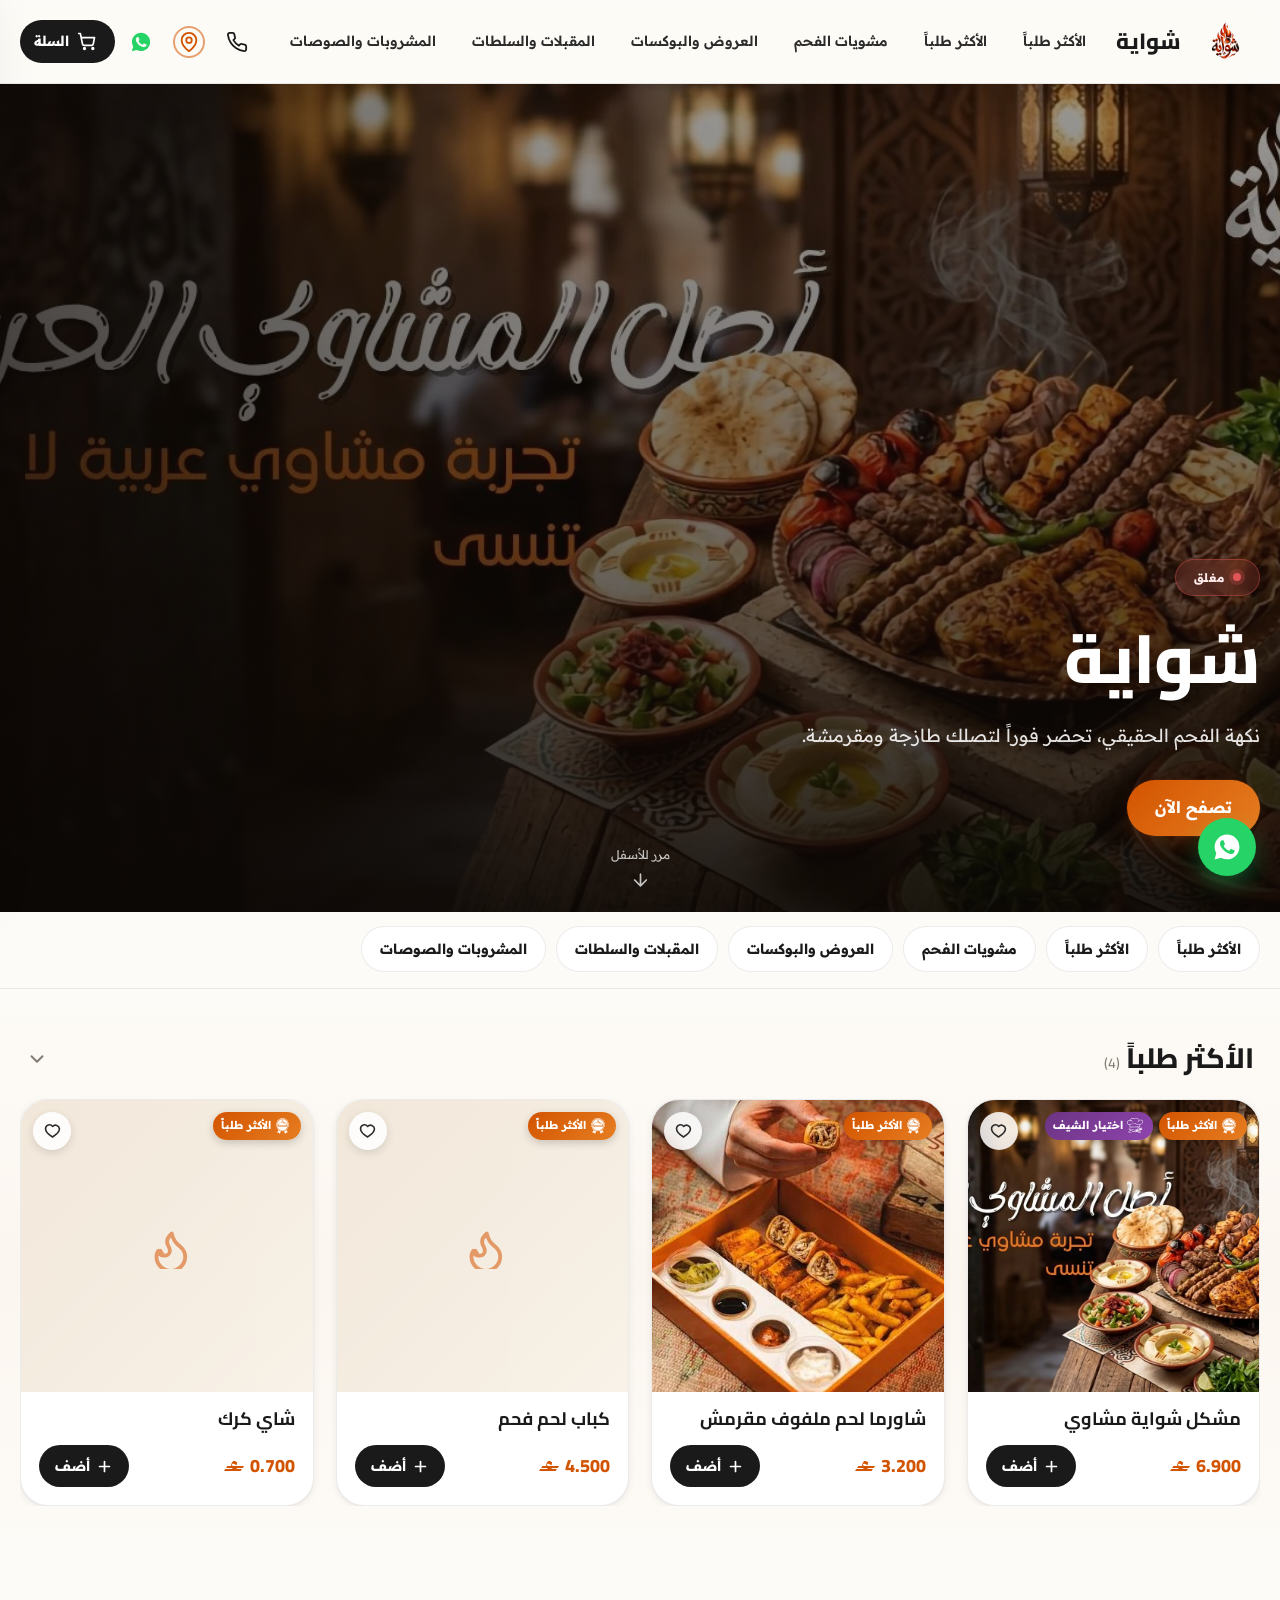
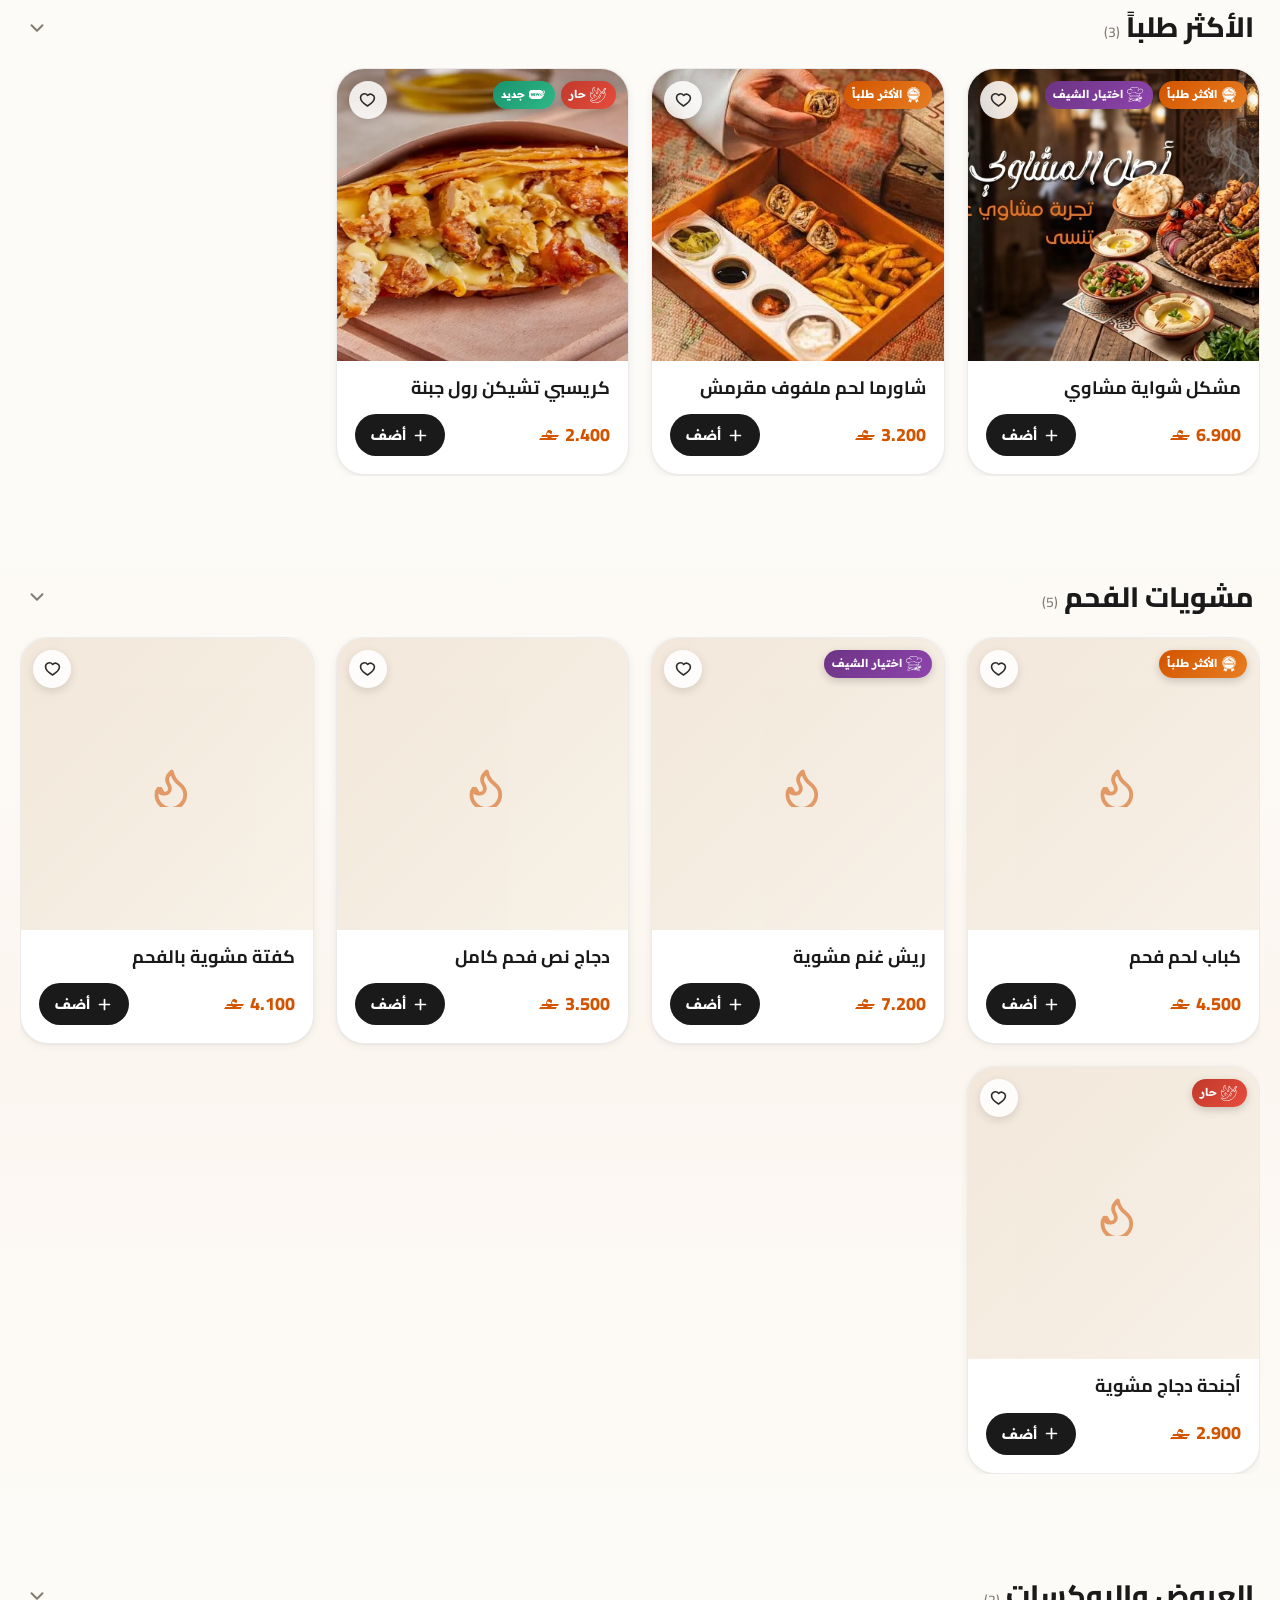
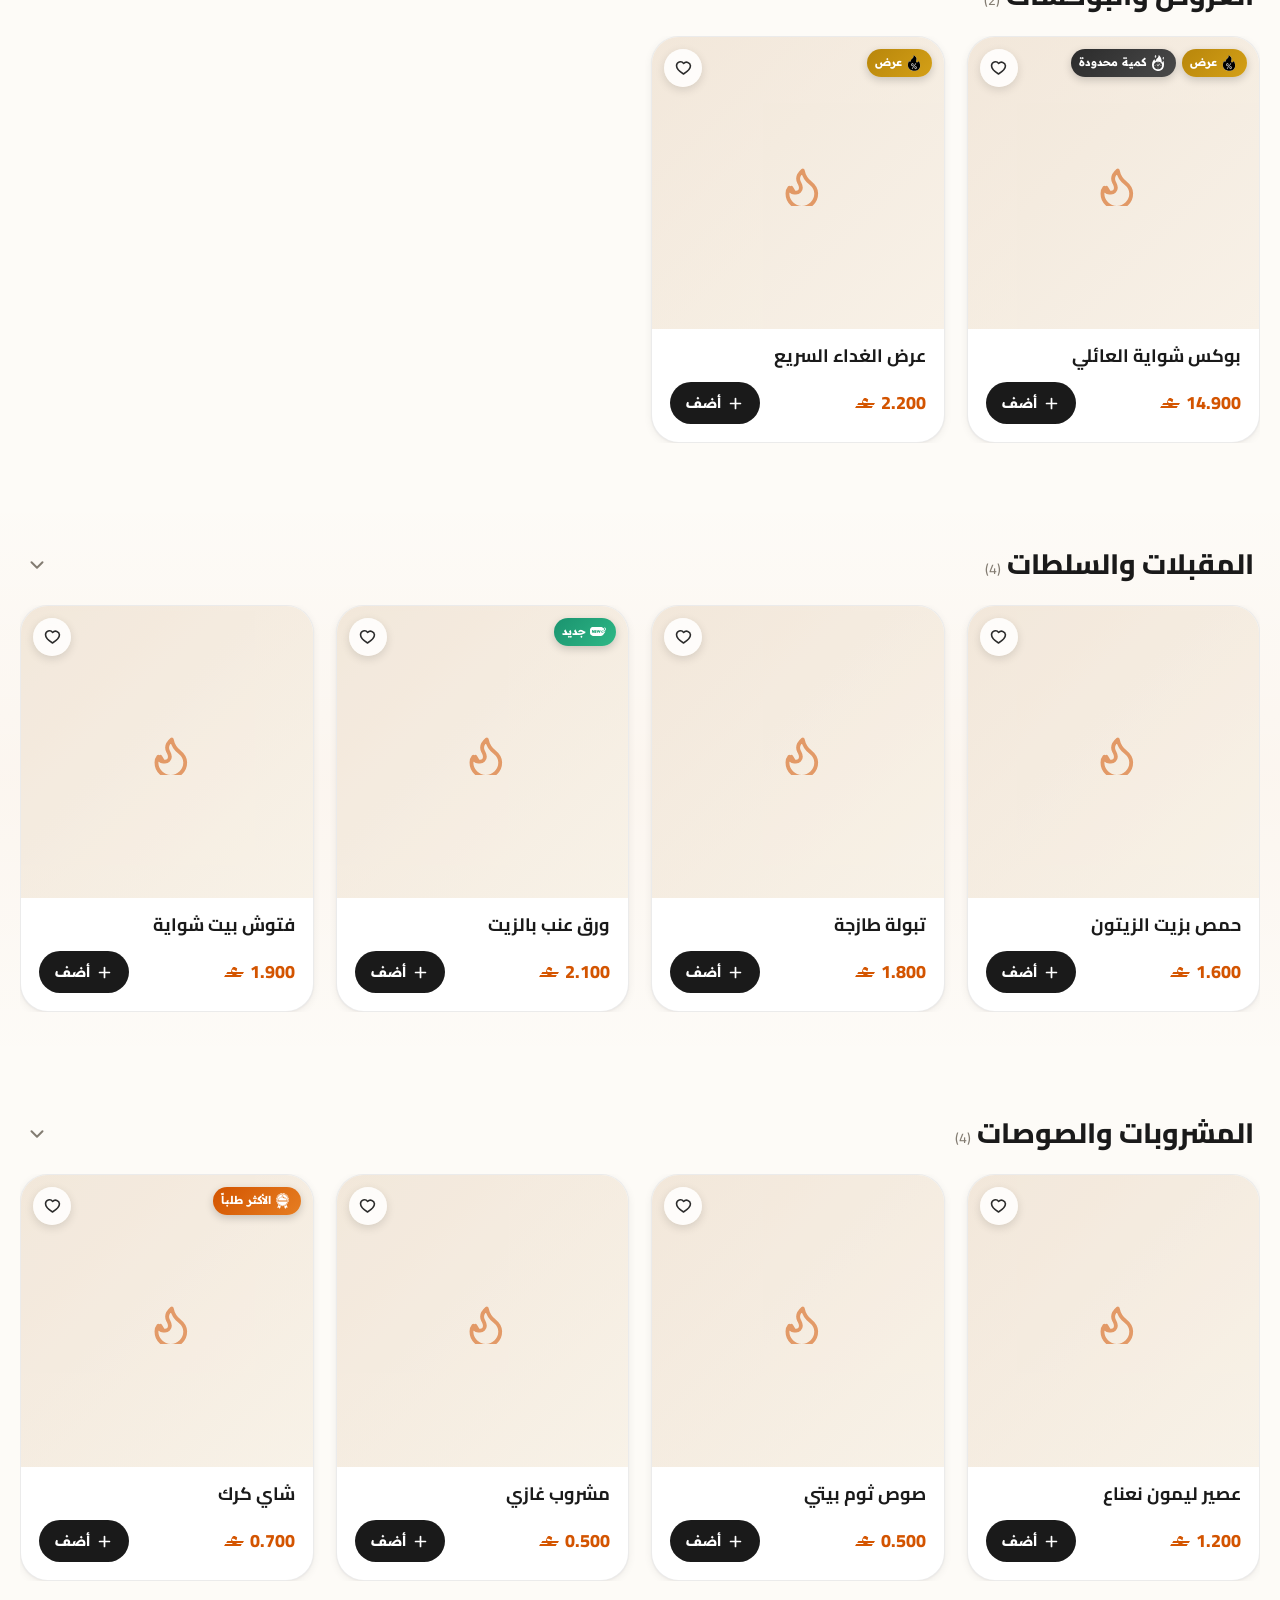
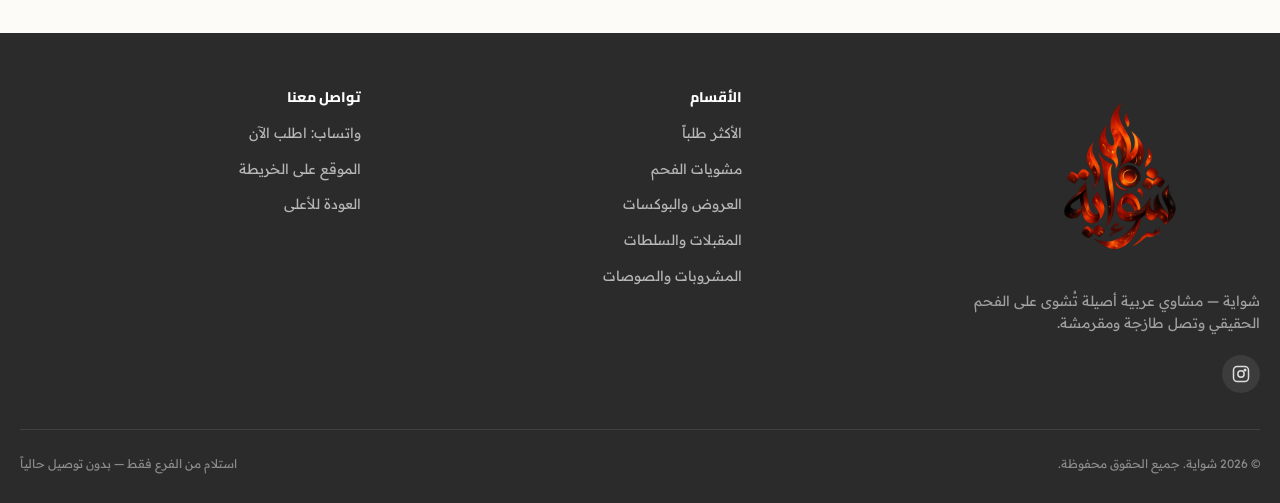
==== commit fd2ae479: "CTA" ====
--- a/index.html
+++ b/index.html
@@ -71,7 +71,6 @@
 <div id="loading-screen" aria-hidden="true">
   <div>
     <img class="loading-mark" src="assets/images/logo.webp" alt="" width="220" height="147">
-    <p>شواية</p>
   </div>
 </div>
 
@@ -116,10 +115,7 @@
       <h1 id="hero-title">شواية</h1>
       <p class="hero-sub" id="hero-tagline">نكهة الفحم الحقيقي، تحضر فوراً لتصلك طازجة ومقرمشة.</p>
       <div class="hero-actions">
-        <button type="button" class="btn btn-primary" id="hero-order-btn">
-          اطلب الآن
-        </button>
-        <button type="button" class="btn btn-ghost" id="hero-browse-btn">تصفح المنيو</button>
+        <button type="button" class="btn btn-primary" id="hero-browse-btn">تصفح الآن</button>
       </div>
     </div>
     <div class="scroll-indicator" aria-hidden="true">
--- a/css/components.css
+++ b/css/components.css
@@ -355,6 +355,7 @@
   display: flex;
   flex-direction: column;
 }
+.item-card[hidden] { display: none; }
 .item-card:hover { transform: translateY(-6px); box-shadow: var(--shadow-lift); }
 
 .item-card-media {
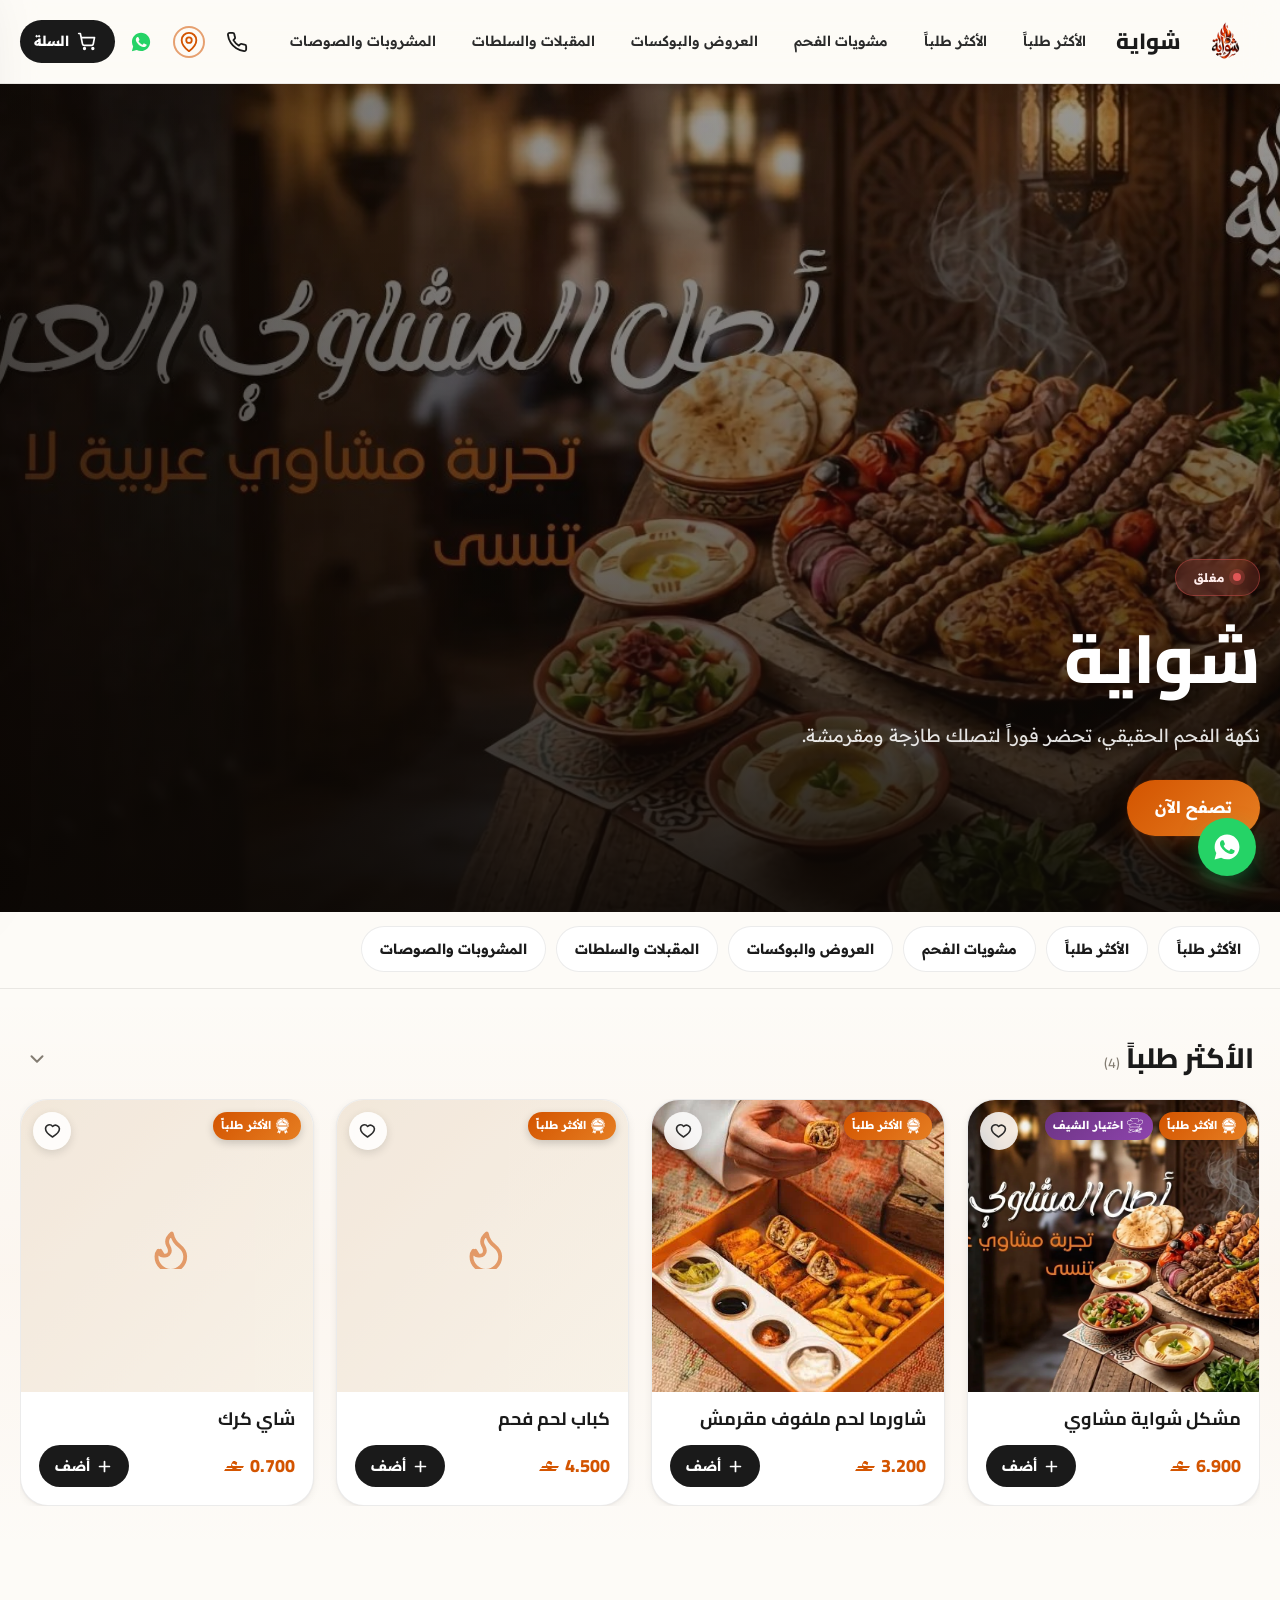
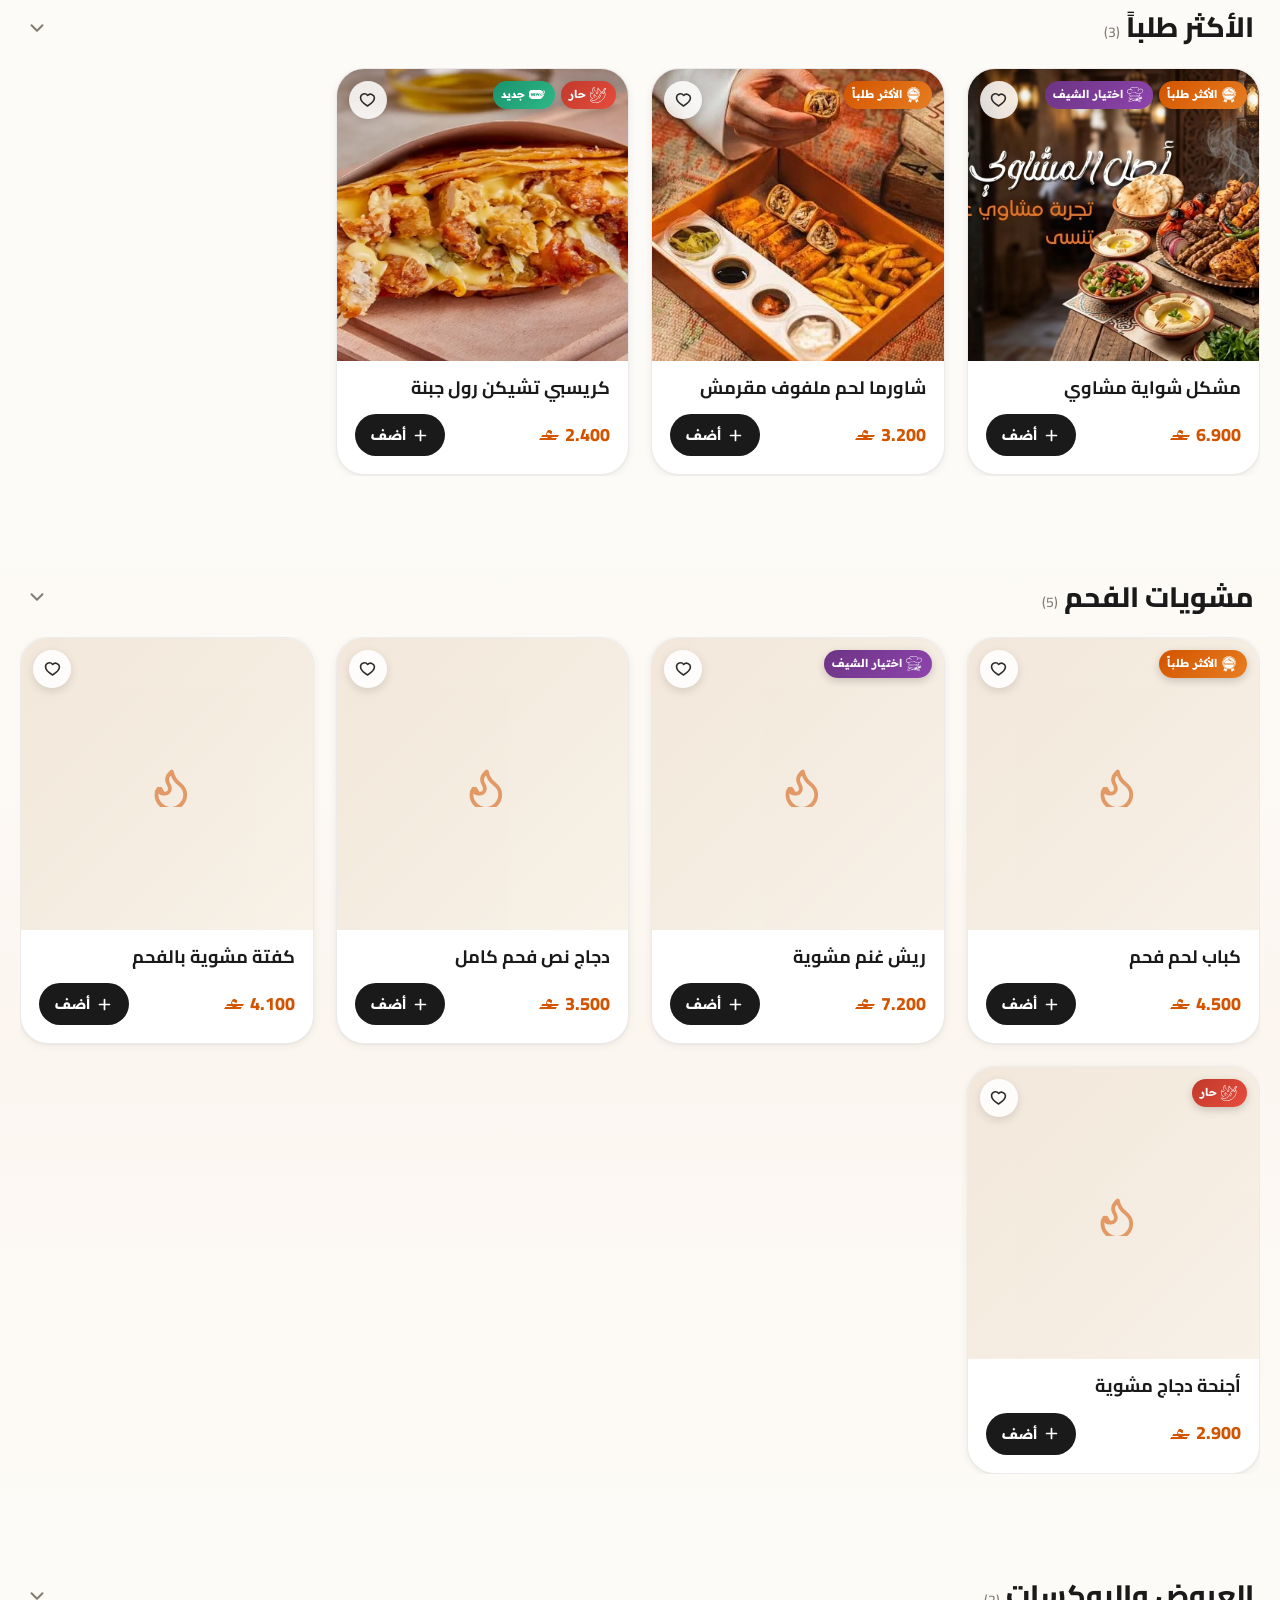
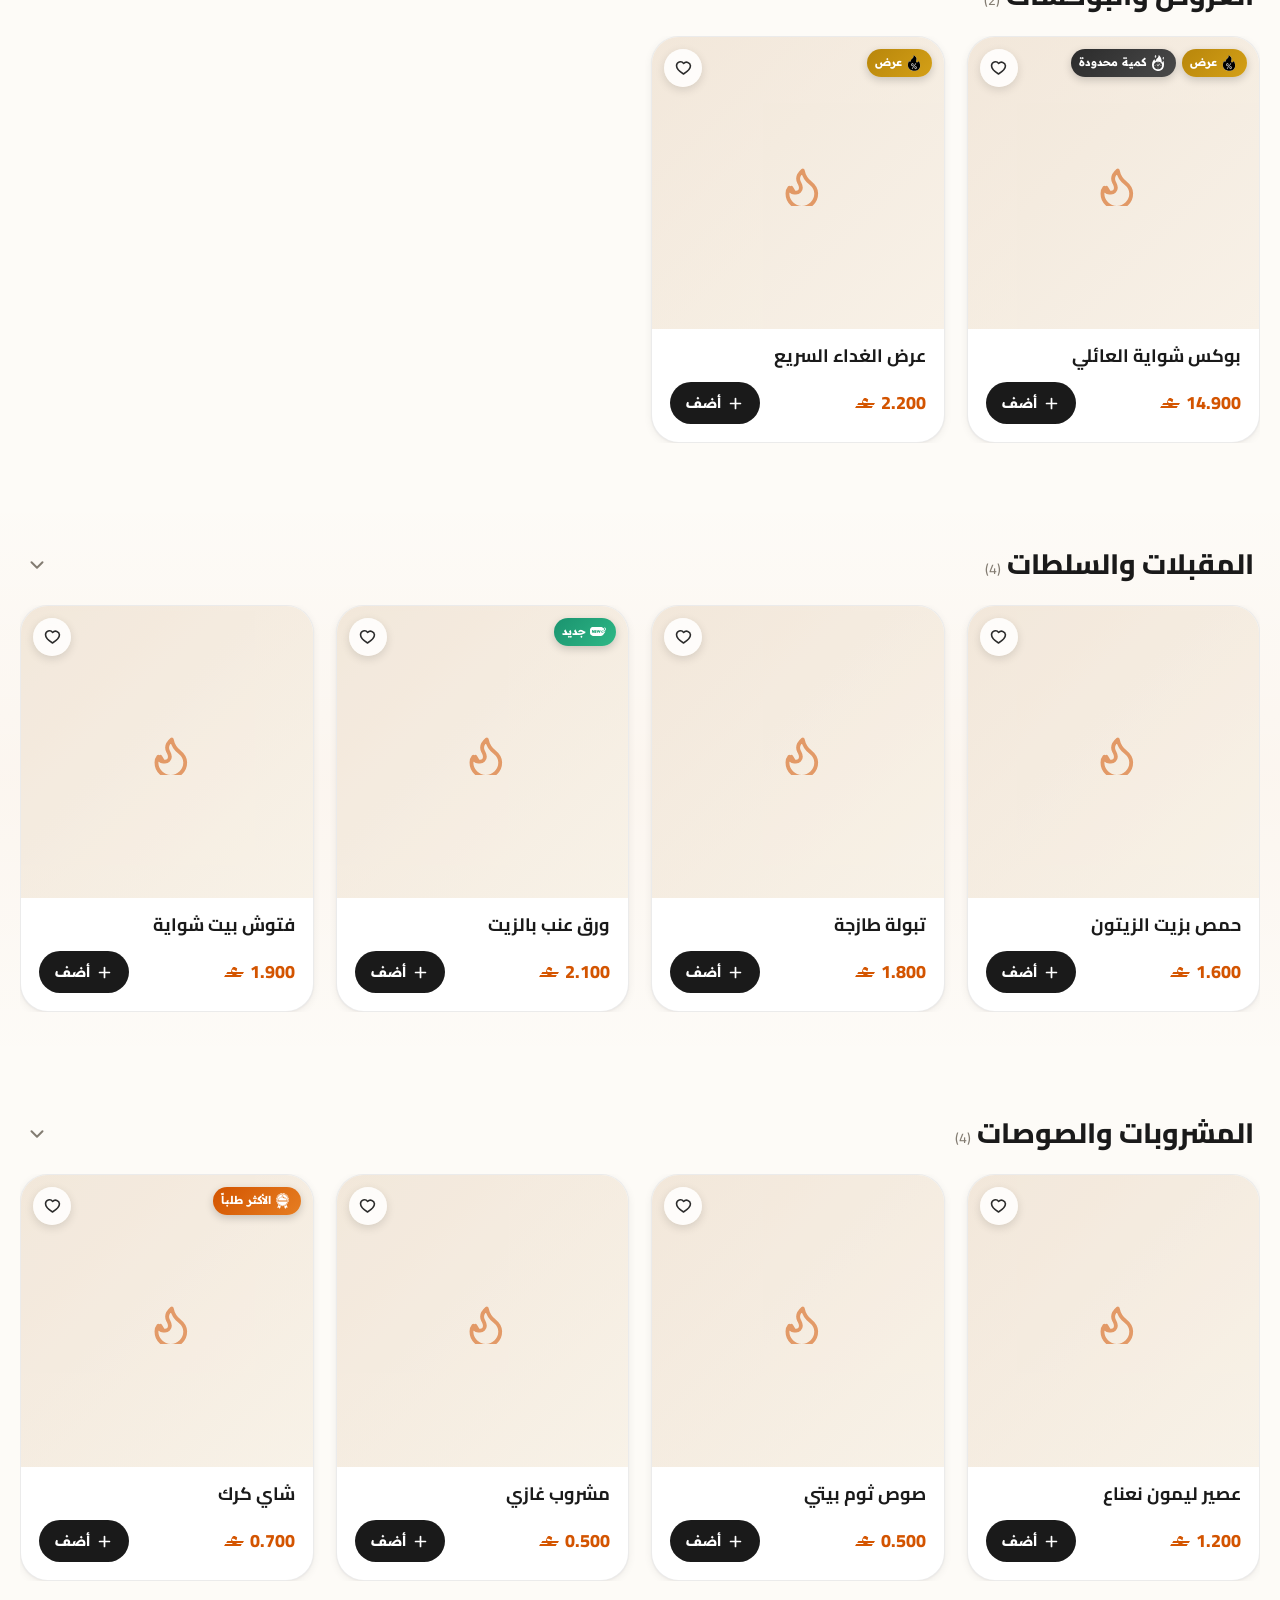
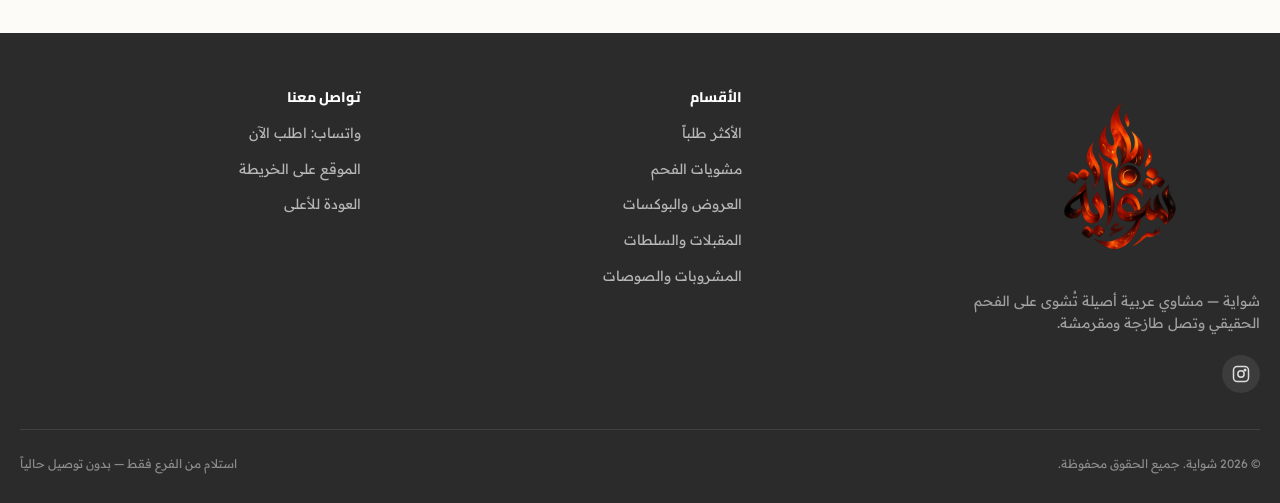
==== commit c7588161: "تعديل الهيرو" ====
--- a/index.html
+++ b/index.html
@@ -91,7 +91,7 @@
       <a href="#" id="map-pin-btn" class="icon-btn map-pin-btn" target="_blank" rel="noopener" aria-label="موقعنا على خرائط جوجل">
         <svg viewBox="0 0 24 24" fill="none" stroke="currentColor" stroke-width="2" stroke-linecap="round" stroke-linejoin="round" aria-hidden="true"><path d="M20 10c0 6-8 12-8 12s-8-6-8-12a8 8 0 0 1 16 0Z"/><circle cx="12" cy="10" r="3"/></svg>
       </a>
-      <a href="#" id="whatsapp-fab-header" class="icon-btn" style="color:#25D366" aria-label="تواصل عبر واتساب" target="_blank" rel="noopener">
+      <a href="https://wa.me/96890992253" id="whatsapp-fab-header" class="icon-btn" style="color:#25D366" aria-label="تواصل عبر واتساب">
         <svg viewBox="0 0 24 24" fill="currentColor" aria-hidden="true"><path d="M12.04 2C6.58 2 2.13 6.45 2.13 11.91c0 1.75.46 3.46 1.32 4.96L2.05 22l5.25-1.38a9.9 9.9 0 0 0 4.74 1.21h.01c5.46 0 9.91-4.45 9.91-9.91C21.96 6.45 17.5 2 12.04 2zm5.83 14.13c-.24.68-1.4 1.3-1.93 1.38-.5.08-1.12.11-1.8-.11-.42-.13-.96-.31-1.65-.6-2.9-1.25-4.8-4.16-4.94-4.35-.14-.19-1.18-1.57-1.18-3 0-1.42.75-2.12 1.02-2.41.27-.29.58-.36.78-.36.19 0 .39 0 .56.01.18.01.42-.07.65.5.24.58.82 2 .89 2.15.07.15.12.32.02.51-.1.19-.15.31-.29.48-.15.17-.31.38-.44.51-.15.15-.3.31-.13.6.17.29.75 1.24 1.62 2.01 1.11.99 2.05 1.3 2.34 1.45.29.15.46.13.63-.08.17-.2.72-.84.91-1.13.19-.29.38-.24.63-.15.26.1 1.66.79 1.94.93.29.15.48.22.55.34.07.13.07.75-.17 1.43z"/></svg>
       </a>
       <button type="button" class="cart-fab" id="cart-fab" aria-haspopup="dialog">
@@ -117,10 +117,6 @@
       <div class="hero-actions">
         <button type="button" class="btn btn-primary" id="hero-browse-btn">تصفح الآن</button>
       </div>
-    </div>
-    <div class="scroll-indicator" aria-hidden="true">
-      <span>مرر للأسفل</span>
-      <svg viewBox="0 0 24 24" fill="none" stroke="currentColor" stroke-width="2" stroke-linecap="round" stroke-linejoin="round"><path d="M12 5v14M5 12l7 7 7-7"/></svg>
     </div>
   </section>
 
@@ -155,7 +151,7 @@
       <div class="footer-col">
         <h4>تواصل معنا</h4>
         <ul>
-          <li><a href="#" id="footer-whatsapp">واتساب: اطلب الآن</a></li>
+          <li><a href="https://wa.me/96890992253" id="footer-whatsapp">واتساب: اطلب الآن</a></li>
           <li><a href="#" id="footer-map">الموقع على الخريطة</a></li>
           <li><a href="#top">العودة للأعلى</a></li>
         </ul>
@@ -169,7 +165,7 @@
 </footer>
 
 <!-- ================= WHATSAPP FAB ================= -->
-<a href="#" class="whatsapp-fab" id="whatsapp-fab" aria-label="اطلب عبر واتساب">
+<a href="https://wa.me/96890992253" class="whatsapp-fab" id="whatsapp-fab" aria-label="اطلب عبر واتساب">
   <svg viewBox="0 0 24 24" fill="currentColor" aria-hidden="true"><path d="M12.04 2C6.58 2 2.13 6.45 2.13 11.91c0 1.75.46 3.46 1.32 4.96L2.05 22l5.25-1.38a9.9 9.9 0 0 0 4.74 1.21h.01c5.46 0 9.91-4.45 9.91-9.91C21.96 6.45 17.5 2 12.04 2zm5.83 14.13c-.24.68-1.4 1.3-1.93 1.38-.5.08-1.12.11-1.8-.11-.42-.13-.96-.31-1.65-.6-2.9-1.25-4.8-4.16-4.94-4.35-.14-.19-1.18-1.57-1.18-3 0-1.42.75-2.12 1.02-2.41.27-.29.58-.36.78-.36.19 0 .39 0 .56.01.18.01.42-.07.65.5.24.58.82 2 .89 2.15.07.15.12.32.02.51-.1.19-.15.31-.29.48-.15.17-.31.38-.44.51-.15.15-.3.31-.13.6.17.29.75 1.24 1.62 2.01 1.11.99 2.05 1.3 2.34 1.45.29.15.46.13.63-.08.17-.2.72-.84.91-1.13.19-.29.38-.24.63-.15.26.1 1.66.79 1.94.93.29.15.48.22.55.34.07.13.07.75-.17 1.43z"/></svg>
 </a>
 
--- a/css/responsive.css
+++ b/css/responsive.css
@@ -81,3 +81,31 @@
 @media print {
   .site-header, .cart-drawer, .whatsapp-fab, .sticky-cart-bar, .modal-overlay, .item-modal, .scroll-indicator { display: none !important; }
 }
+
+/* ---- Mobile hero: compact 16:10 composition ---------------------------- */
+/*
+ * Only the hero is changed here.
+ * Menu/card/grid sizing remains exactly as in the original responsive rules.
+ */
+@media (max-width: 720px) {
+  .hero {
+    min-height: 0;
+    height: auto;
+    aspect-ratio: 16 / 10;
+    padding-bottom: 0;
+  }
+
+  .hero-content {
+    padding-block: clamp(42px, 10vw, 64px) clamp(28px, 7vw, 42px);
+  }
+
+  .hero::after {
+    height: 24px;
+    border-radius: 22px 22px 0 0;
+  }
+
+  .scroll-indicator {
+    display: none;
+  }
+}
+
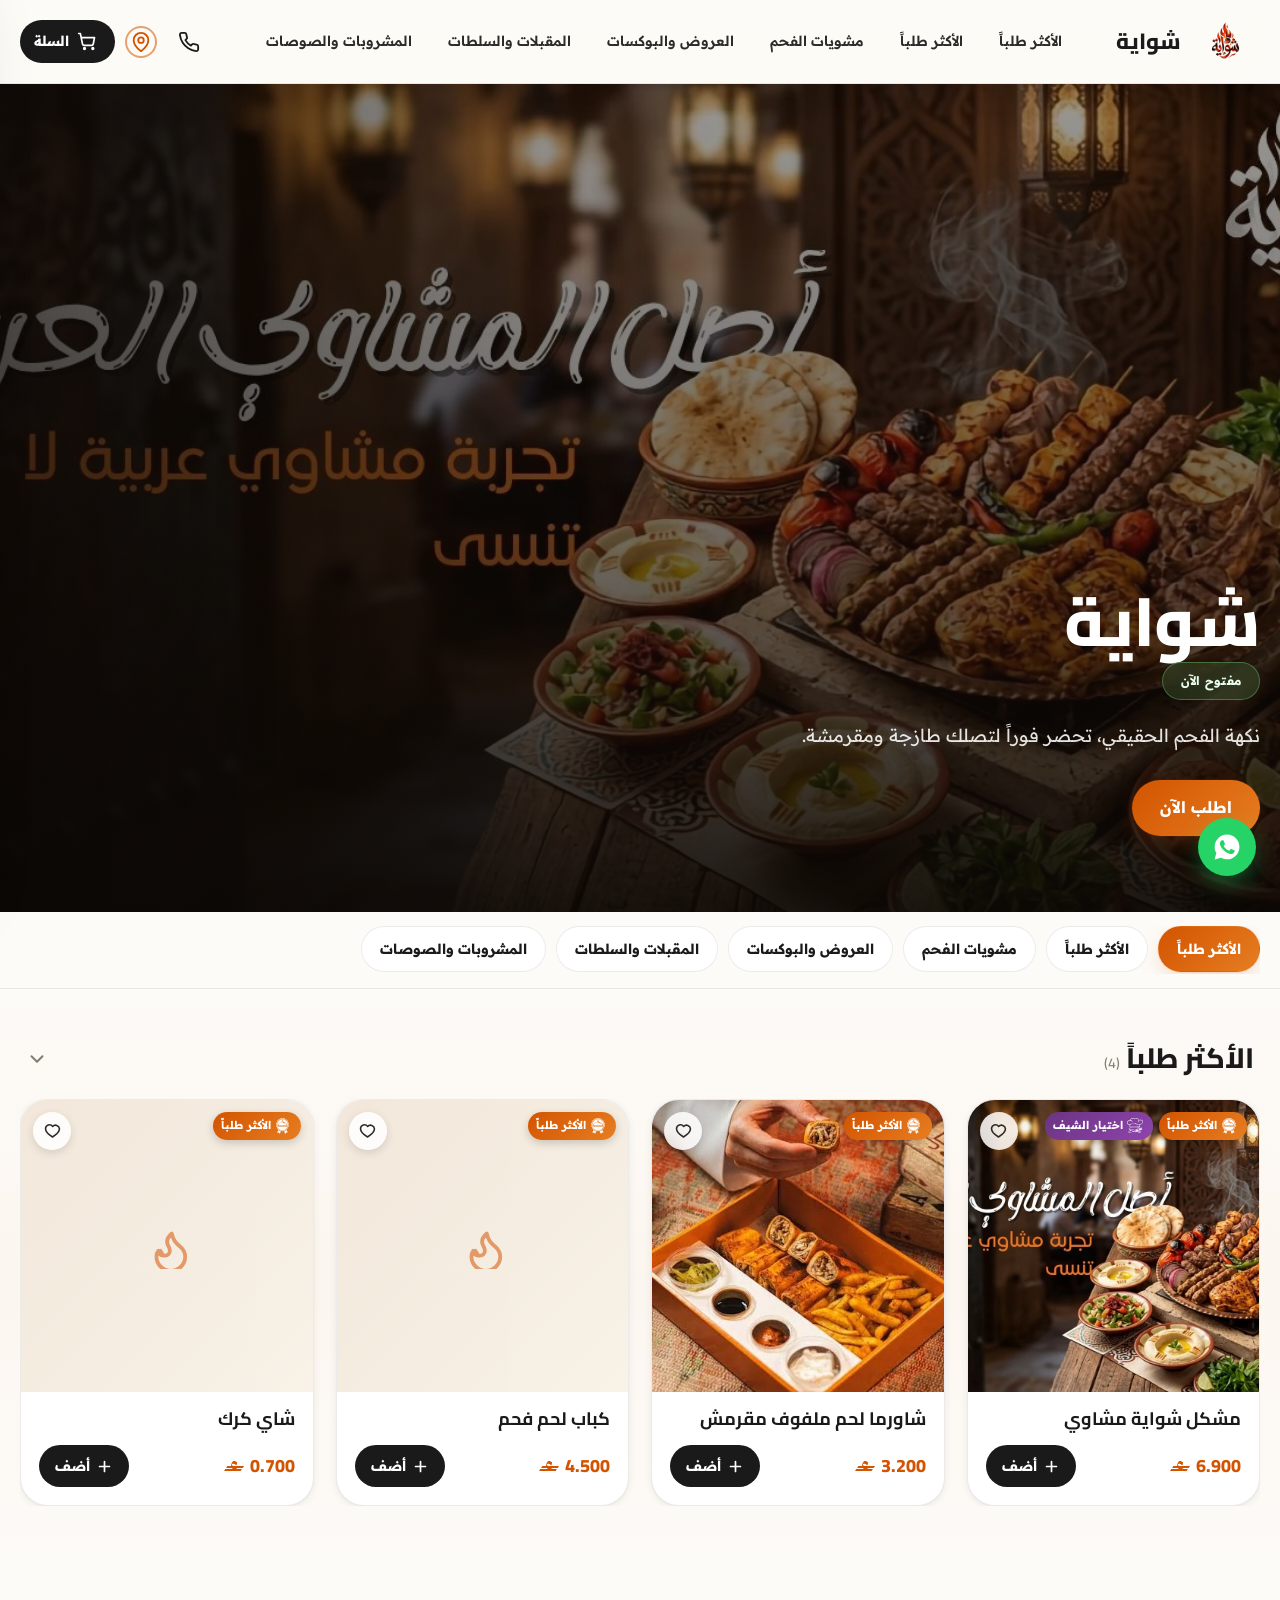
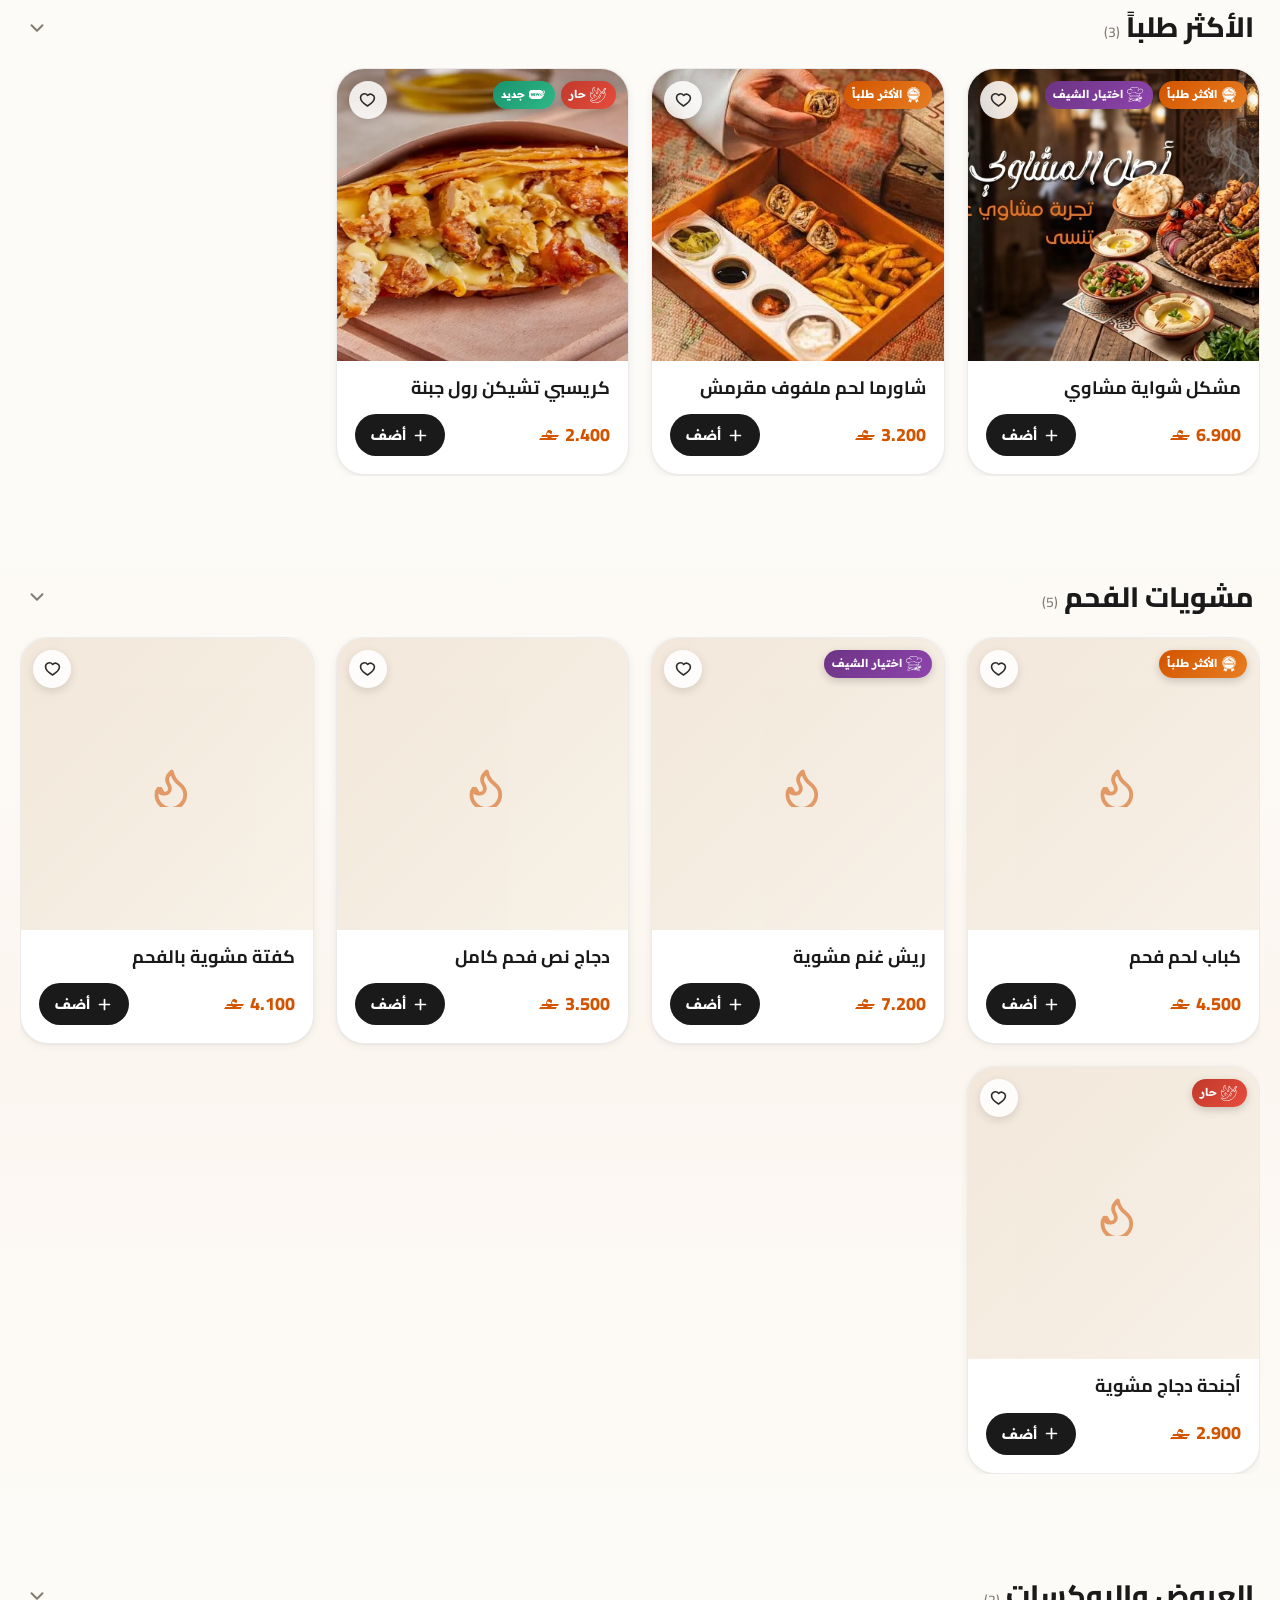
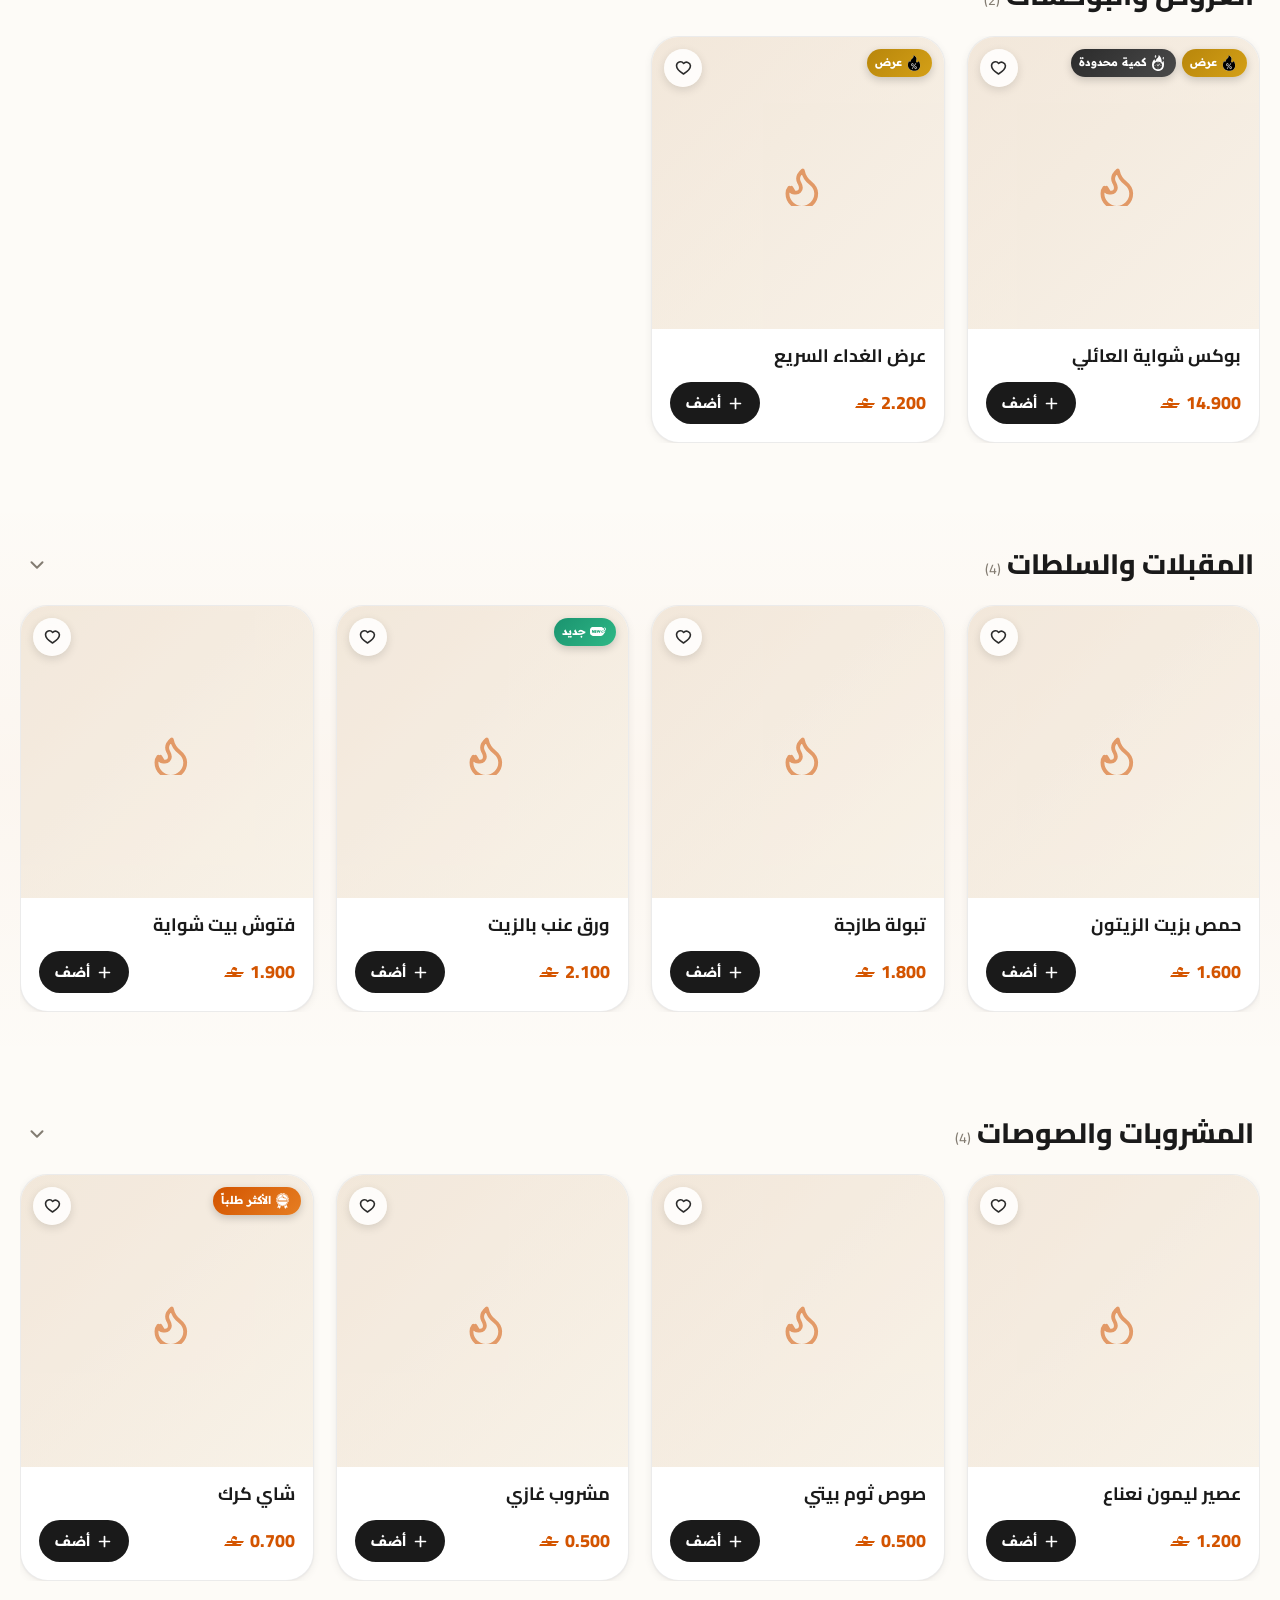
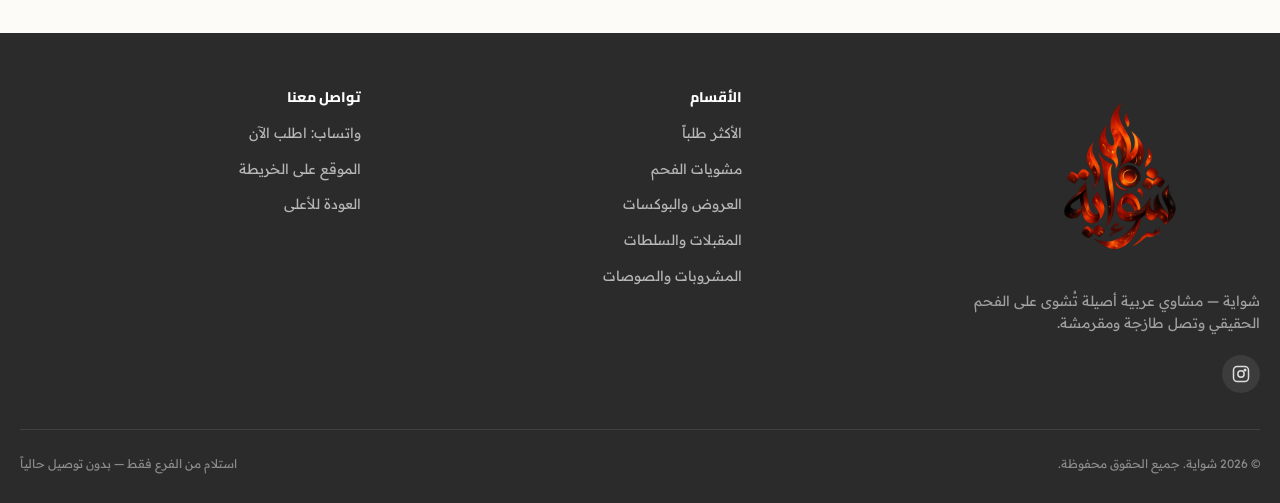
==== commit 61e19557: "تعديل الهيرو" ====
--- a/index.html
+++ b/index.html
@@ -91,9 +91,6 @@
       <a href="#" id="map-pin-btn" class="icon-btn map-pin-btn" target="_blank" rel="noopener" aria-label="موقعنا على خرائط جوجل">
         <svg viewBox="0 0 24 24" fill="none" stroke="currentColor" stroke-width="2" stroke-linecap="round" stroke-linejoin="round" aria-hidden="true"><path d="M20 10c0 6-8 12-8 12s-8-6-8-12a8 8 0 0 1 16 0Z"/><circle cx="12" cy="10" r="3"/></svg>
       </a>
-      <a href="https://wa.me/96890992253" id="whatsapp-fab-header" class="icon-btn" style="color:#25D366" aria-label="تواصل عبر واتساب">
-        <svg viewBox="0 0 24 24" fill="currentColor" aria-hidden="true"><path d="M12.04 2C6.58 2 2.13 6.45 2.13 11.91c0 1.75.46 3.46 1.32 4.96L2.05 22l5.25-1.38a9.9 9.9 0 0 0 4.74 1.21h.01c5.46 0 9.91-4.45 9.91-9.91C21.96 6.45 17.5 2 12.04 2zm5.83 14.13c-.24.68-1.4 1.3-1.93 1.38-.5.08-1.12.11-1.8-.11-.42-.13-.96-.31-1.65-.6-2.9-1.25-4.8-4.16-4.94-4.35-.14-.19-1.18-1.57-1.18-3 0-1.42.75-2.12 1.02-2.41.27-.29.58-.36.78-.36.19 0 .39 0 .56.01.18.01.42-.07.65.5.24.58.82 2 .89 2.15.07.15.12.32.02.51-.1.19-.15.31-.29.48-.15.17-.31.38-.44.51-.15.15-.3.31-.13.6.17.29.75 1.24 1.62 2.01 1.11.99 2.05 1.3 2.34 1.45.29.15.46.13.63-.08.17-.2.72-.84.91-1.13.19-.29.38-.24.63-.15.26.1 1.66.79 1.94.93.29.15.48.22.55.34.07.13.07.75-.17 1.43z"/></svg>
-      </a>
       <button type="button" class="cart-fab" id="cart-fab" aria-haspopup="dialog">
         <svg viewBox="0 0 24 24" fill="none" stroke="currentColor" stroke-width="2" stroke-linecap="round" stroke-linejoin="round" aria-hidden="true"><circle cx="9" cy="21" r="1"/><circle cx="19" cy="21" r="1"/><path d="M2 3h2l2.6 12.6a2 2 0 0 0 2 1.6h8.9a2 2 0 0 0 2-1.6L21 8H6"/></svg>
         <span>السلة</span>
@@ -111,11 +108,13 @@
       <img id="hero-img" src="assets/images/hero.webp" alt="طبق مشاوي شواية الفاخر يقدم مع المقبلات والخبز الطازج على أجواء عربية دافئة" width="1376" height="768" fetchpriority="high">
     </div>
     <div class="hero-content">
-      <div class="hero-status" id="hero-status">مفتوح الآن</div>
-      <h1 id="hero-title">شواية</h1>
+      <div class="hero-heading">
+        <h1 id="hero-title">شواية</h1>
+        <div class="hero-status" id="hero-status">مفتوح الآن</div>
+      </div>
       <p class="hero-sub" id="hero-tagline">نكهة الفحم الحقيقي، تحضر فوراً لتصلك طازجة ومقرمشة.</p>
       <div class="hero-actions">
-        <button type="button" class="btn btn-primary" id="hero-browse-btn">تصفح الآن</button>
+        <button type="button" class="btn btn-primary" id="hero-browse-btn">اطلب الآن</button>
       </div>
     </div>
   </section>
--- a/css/responsive.css
+++ b/css/responsive.css
@@ -91,7 +91,7 @@
   .hero {
     min-height: 0;
     height: auto;
-    aspect-ratio: 16 / 10;
+    aspect-ratio: 4 / 3;
     padding-bottom: 0;
   }
 
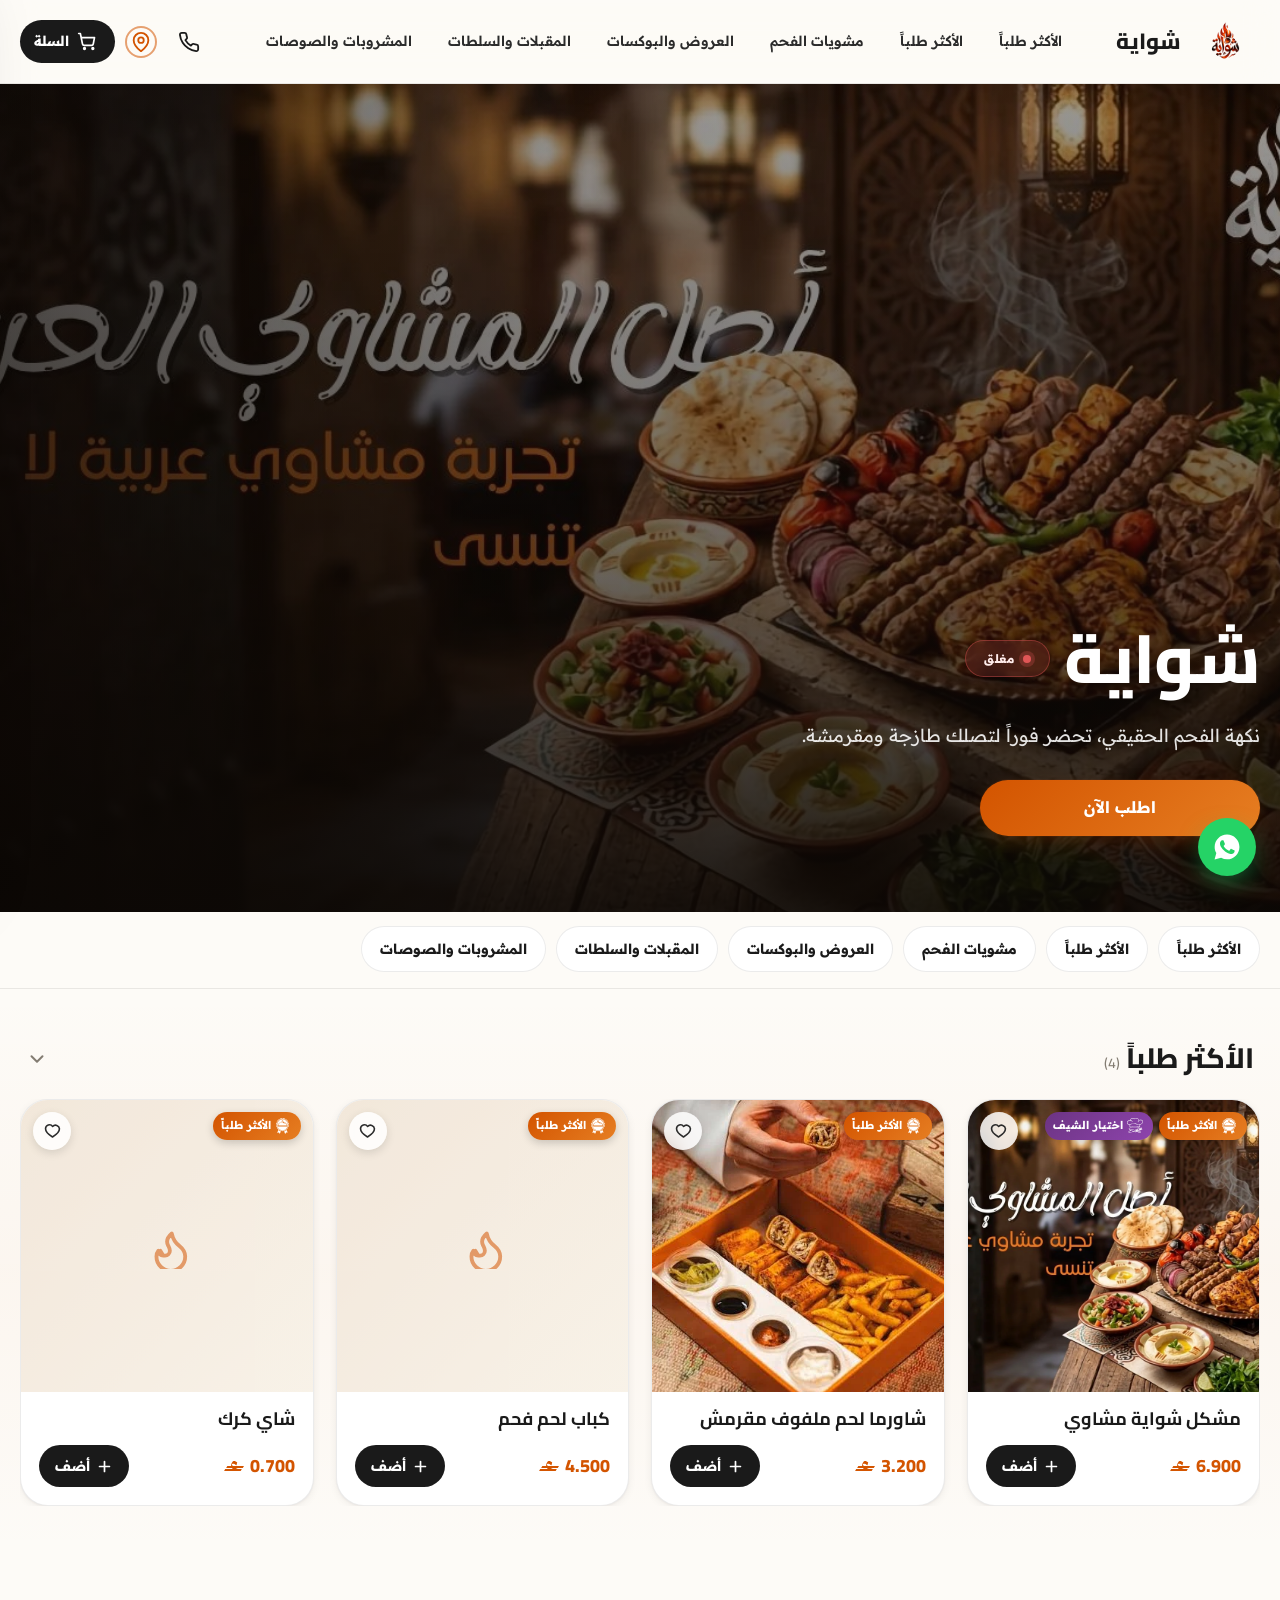
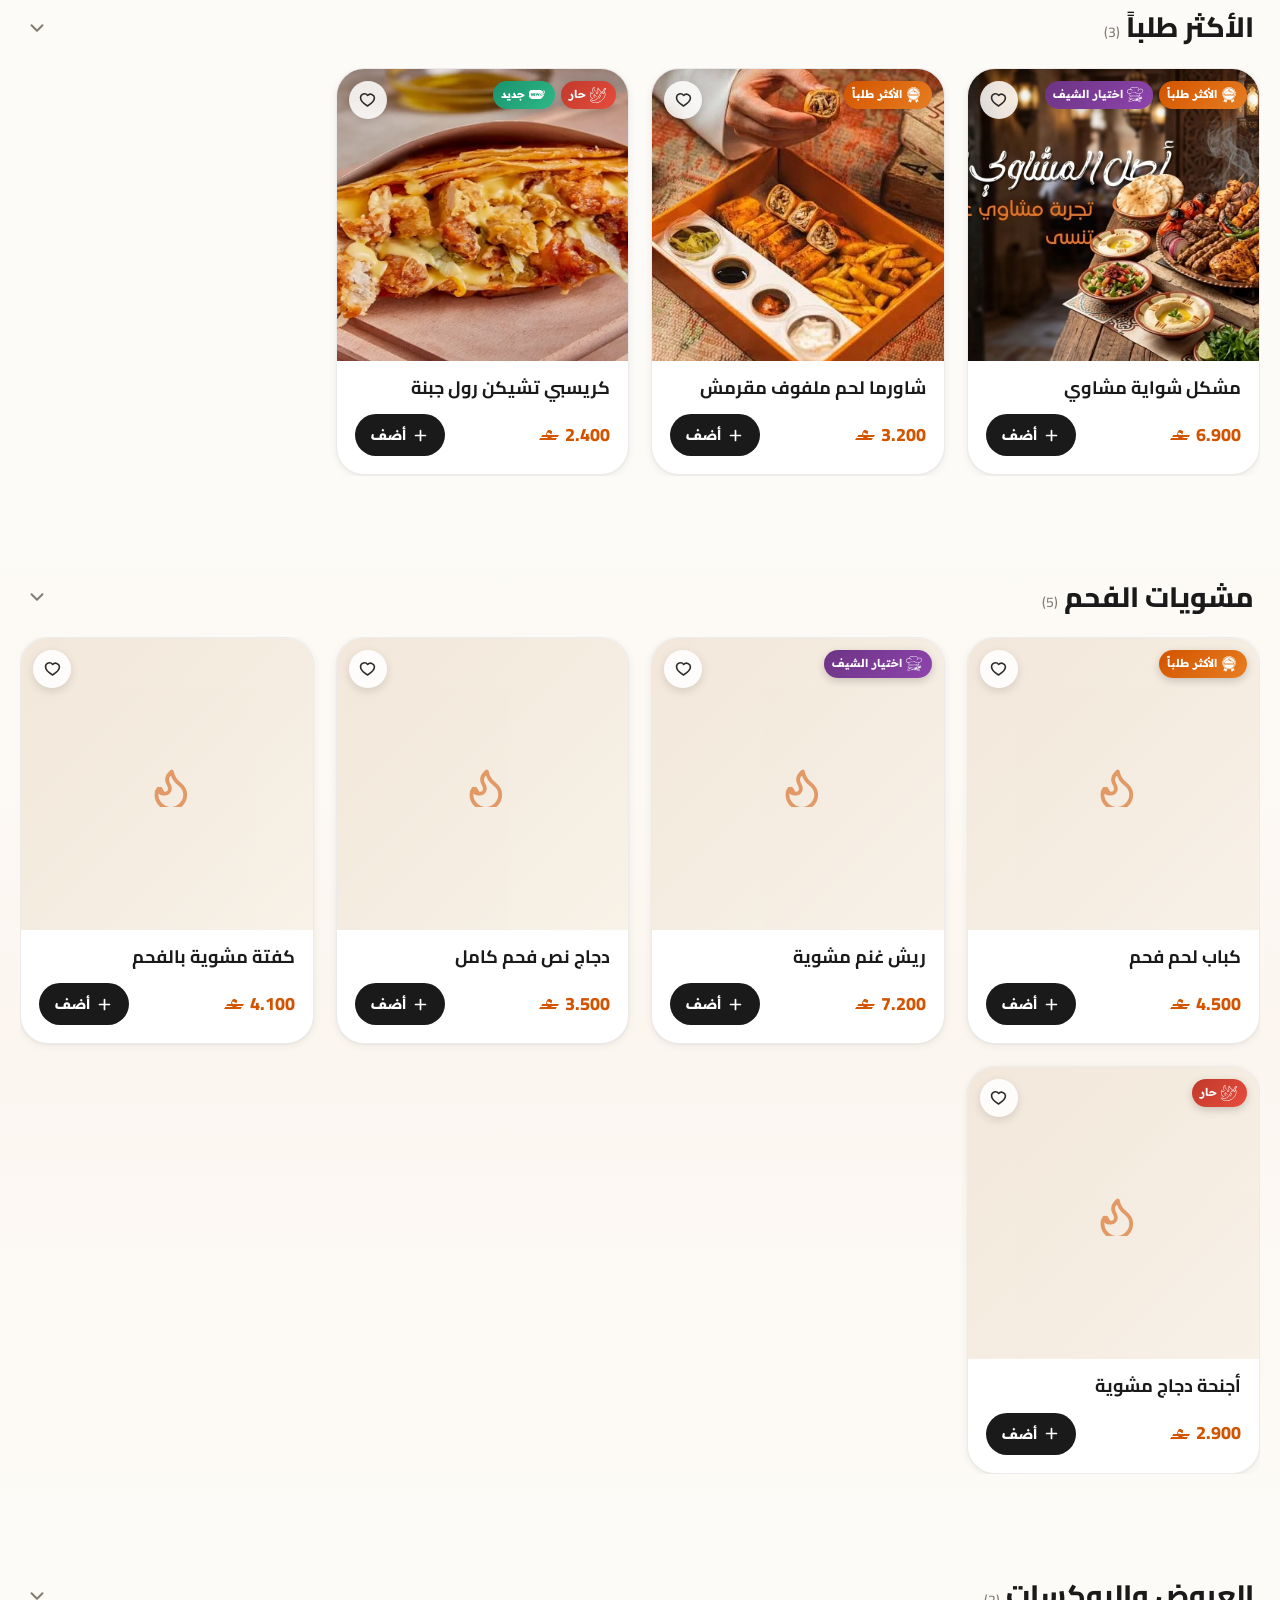
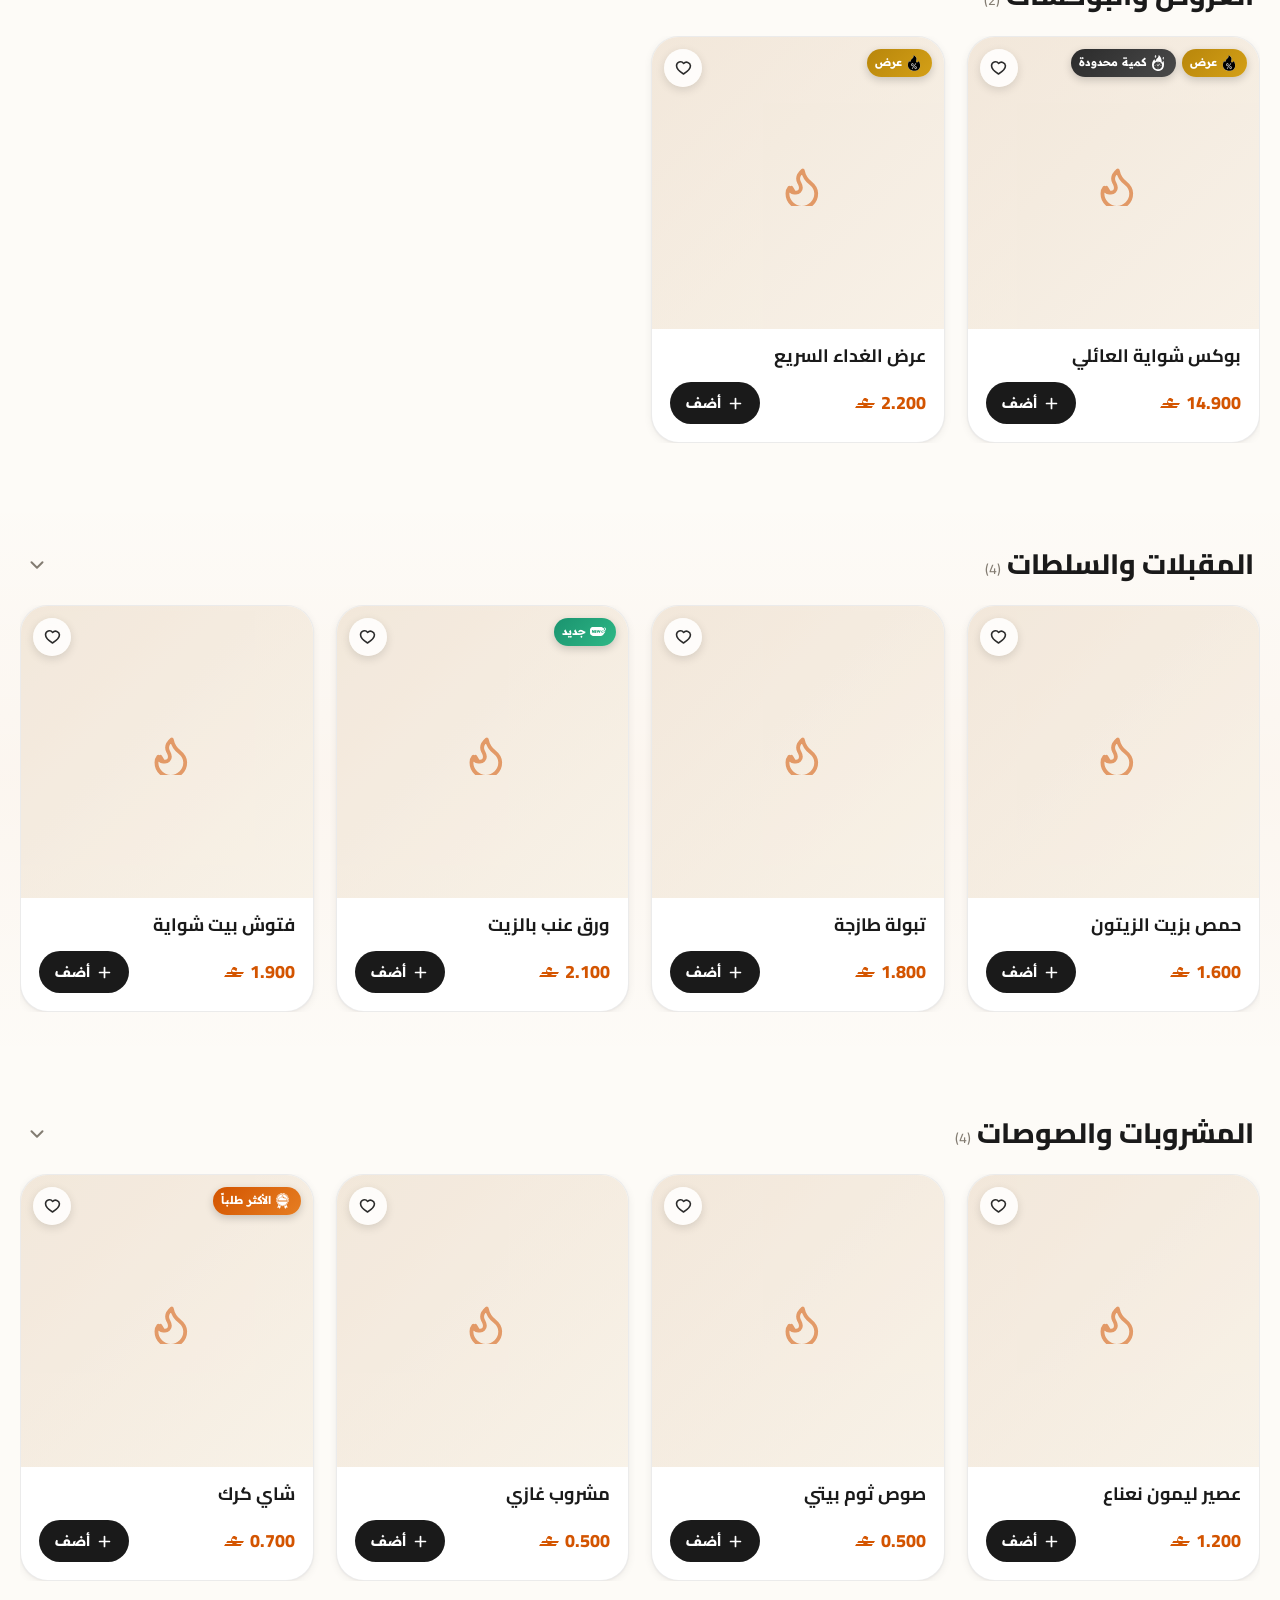
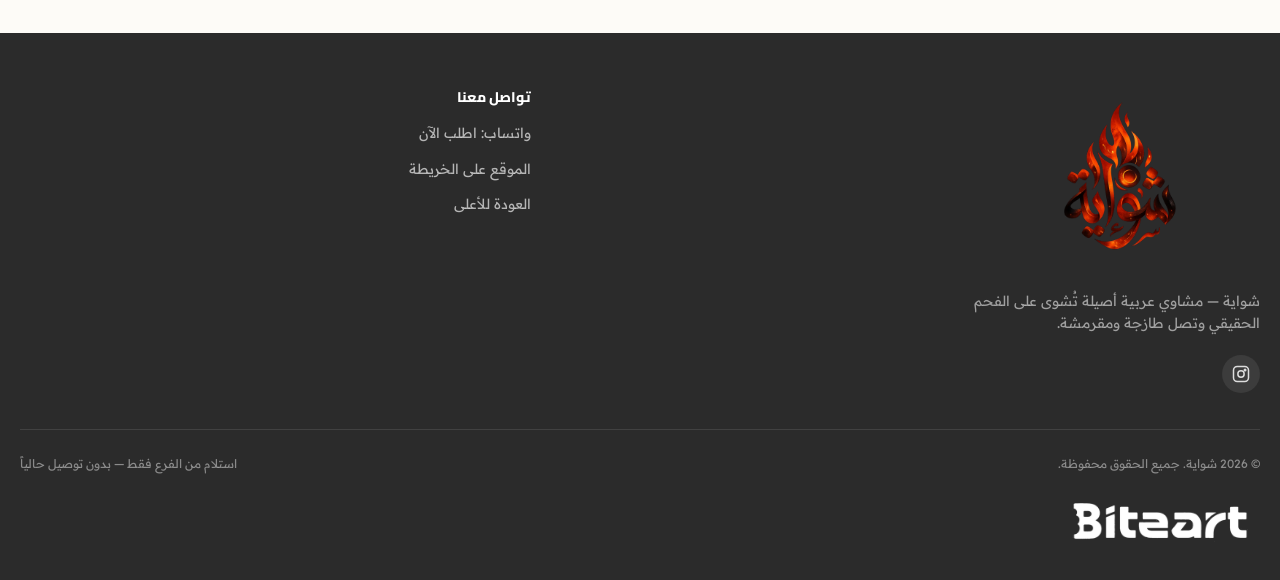
==== commit be088168: "Biteart" ====
--- a/index.html
+++ b/index.html
@@ -144,10 +144,6 @@
         </div>
       </div>
       <div class="footer-col">
-        <h4>الأقسام</h4>
-        <ul id="footer-categories"></ul>
-      </div>
-      <div class="footer-col">
         <h4>تواصل معنا</h4>
         <ul>
           <li><a href="https://wa.me/96890992253" id="footer-whatsapp">واتساب: اطلب الآن</a></li>
@@ -160,6 +156,9 @@
       <span>© 2026 شواية. جميع الحقوق محفوظة.</span>
       <span>استلام من الفرع فقط — بدون توصيل حالياً</span>
     </div>
+    <a href="https://www.instagram.com/b1teart" class="powered-by powered-by-footer" target="_blank" rel="noopener noreferrer" aria-label="Powered by Byte Art — بايت آرت">
+      <img src="assets/images/powered-by-logo.webp" alt="Powered by Byte Art" width="432" height="96" loading="lazy">
+    </a>
   </div>
 </footer>
 
--- a/css/components.css
+++ b/css/components.css
@@ -69,6 +69,40 @@
   transition: background .25s, color .25s;
 }
 .nav-categories a:hover, .nav-categories a:focus-visible { background: rgba(var(--color-primary-rgb), .08); color: var(--color-primary); }
+
+.powered-by {
+  display: inline-flex;
+  align-items: center;
+  justify-content: center;
+  flex-shrink: 0;
+  text-decoration: none;
+  -webkit-tap-highlight-color: transparent;
+}
+.powered-by img {
+  width: clamp(132px, 34vw, 176px);
+  height: auto;
+  display: block;
+  object-fit: contain;
+}
+.powered-by-footer {
+  width: fit-content;
+  min-height: 48px;
+  margin: 22px auto 0;
+  padding: 8px 12px;
+  border: 0;
+  background: transparent;
+  border-radius: 12px;
+  transition: transform .2s var(--ease-spring), opacity .2s ease;
+}
+.powered-by-footer:hover {
+  transform: translateY(-2px);
+  opacity: .9;
+}
+.powered-by-footer:focus-visible {
+  outline: 2px solid rgba(255,255,255,.65);
+  outline-offset: 4px;
+}
+.powered-by-label { display: none; }
 
 .header-actions {
   display: flex;
@@ -152,11 +186,17 @@
 .hero-content {
   width: min(100% - 40px, var(--container));
   margin-inline: auto;
-  padding-block: 120px 76px;
+  padding-block: 56px 76px;
   display: flex;
   flex-direction: column;
   align-items: flex-start;
   gap: 22px;
+}
+.hero-heading {
+  display: flex;
+  align-items: center;
+  gap: 14px;
+  direction: rtl;
 }
 .hero-logo {
   width: 84px;
@@ -216,6 +256,7 @@
   gap: 14px;
   margin-top: 8px;
 }
+.hero-actions .btn { min-width: 280px; }
 
 .scroll-indicator {
   position: absolute;
@@ -354,6 +395,12 @@
   transition: transform .4s var(--ease-out), box-shadow .4s var(--ease-out);
   display: flex;
   flex-direction: column;
+  /* iOS Safari computes a grid item's default min-width from its content's
+     intrinsic size (here, the <img width="400"> attribute) instead of the
+     grid track's actual computed width — this is what makes cards balloon
+     to the image's native size on iPhone while Chrome/Android stays correct.
+     Forcing min-width: 0 makes Safari respect the track width like Chrome does. */
+  min-width: 0;
 }
 .item-card[hidden] { display: none; }
 .item-card:hover { transform: translateY(-6px); box-shadow: var(--shadow-lift); }
@@ -805,7 +852,7 @@
 }
 .footer-grid {
   display: grid;
-  grid-template-columns: 1.4fr 1fr 1fr;
+  grid-template-columns: 1.35fr 1fr;
   gap: 40px;
   padding-bottom: 36px;
   border-bottom: 1px solid rgba(255,255,255,.1);
@@ -893,6 +940,34 @@
 .cart-confirm-dialog p { color: var(--color-muted); font-size: var(--fs-sm); line-height: 1.8; }
 .cart-confirm-actions { display: flex; justify-content: flex-start; flex-wrap: wrap; gap: 10px; margin-top: 24px; }
 
+/* ---------------------------------------------------------------------- */
+/* IN-APP BROWSER HELP (Instagram/Facebook blocked wa.me handoff)          */
+/* ---------------------------------------------------------------------- */
+.iab-help-dialog { position: relative; text-align: center; }
+.iab-help-close {
+  position: absolute; top: 14px; inset-inline-end: 14px;
+  width: 32px; height: 32px; border-radius: var(--radius-pill);
+  display: grid; place-items: center; color: var(--color-muted);
+  background: rgba(0,0,0,.05);
+}
+.iab-help-close svg { width: 16px; height: 16px; }
+.iab-help-icon {
+  width: 52px; height: 52px; margin: 0 auto 14px;
+  border-radius: var(--radius-pill);
+  background: linear-gradient(135deg, var(--color-primary), var(--color-accent));
+  color: #fff; display: grid; place-items: center;
+  box-shadow: var(--glow-primary);
+}
+.iab-help-icon svg { width: 26px; height: 26px; }
+.iab-help-dialog #iab-help-desc { text-align: center; }
+.iab-help-steps {
+  text-align: right; margin: 18px 0 4px; padding-inline-start: 20px;
+  display: grid; gap: 10px; font-size: var(--fs-sm);
+  color: var(--color-dark-2); line-height: 1.8;
+}
+.iab-help-actions { justify-content: center; }
+.iab-help-actions .btn svg { width: 16px; height: 16px; }
+
 .option-group.is-invalid .option-group-title { color: #b42318; }
 .option-group.is-invalid .option-row { border-color: #e85a4f; background: rgba(232,90,79,.05); }
 .qty-stepper button:disabled { cursor: not-allowed; opacity: .45; box-shadow: none; }
@@ -900,4 +975,5 @@
 @media (max-width: 520px) {
   .cart-confirm-dialog { padding: 24px 20px; }
   .cart-confirm-actions .btn { width: 100%; }
-}
+  .iab-help-actions { flex-direction: column; }
+}
--- a/css/responsive.css
+++ b/css/responsive.css
@@ -27,6 +27,7 @@
   .brand-name { display: none; }
   .nav-categories { display: none; } /* replaced by sticky category-nav lower on page */
 
+
   .hero { min-height: 86svh; padding-bottom: 30px; }
   .hero-content { padding-block: 88px 92px; align-items: stretch; }
   .hero-actions { flex-direction: column; }
@@ -47,6 +48,8 @@
   .cart-drawer { width: 100vw; }
 
   .footer-grid { grid-template-columns: 1fr; gap: 30px; }
+  .powered-by img { width: 154px; }
+  .powered-by-footer { margin-top: 20px; padding: 10px 12px; min-height: 52px; }
   .footer-bottom { flex-direction: column; text-align: center; }
 
   .menu-grid { grid-template-columns: repeat(auto-fill, minmax(168px, 1fr)); gap: 16px; }
@@ -82,7 +85,7 @@
   .site-header, .cart-drawer, .whatsapp-fab, .sticky-cart-bar, .modal-overlay, .item-modal, .scroll-indicator { display: none !important; }
 }
 
-/* ---- Mobile hero: compact 16:10 composition ---------------------------- */
+/* ---- Mobile hero: compact 3:2 composition ------------------------------ */
 /*
  * Only the hero is changed here.
  * Menu/card/grid sizing remains exactly as in the original responsive rules.
@@ -90,13 +93,78 @@
 @media (max-width: 720px) {
   .hero {
     min-height: 0;
-    height: auto;
-    aspect-ratio: 4 / 3;
+    width: 100%;
+    height: min(40svh, calc(100vw * 2 / 3));
+    aspect-ratio: 3 / 2;
     padding-bottom: 0;
   }
 
   .hero-content {
-    padding-block: clamp(42px, 10vw, 64px) clamp(28px, 7vw, 42px);
+    width: calc(100% - 32px);
+    padding-block: 2px 28px;
+    align-items: center;
+    gap: 8px;
+  }
+
+  .hero-heading {
+    width: 100%;
+    display: flex;
+    align-items: center;
+    justify-content: space-between;
+    gap: 14px;
+    padding-inline: 6px;
+    direction: rtl;
+    transform: translateY(-6px);
+  }
+
+  .hero-heading h1 {
+    direction: rtl;
+    font-size: clamp(1.85rem, 7.5vw, 2.25rem);
+    margin: 0;
+  }
+
+  .hero-content .hero-sub {
+    max-width: 34ch;
+    align-self: stretch;
+    font-size: .94rem;
+    line-height: 1.35;
+    text-align: right;
+  }
+
+  .hero-status {
+    width: max-content;
+    max-width: 100%;
+    padding: 5px 11px;
+    gap: 6px;
+    font-size: 11px;
+    white-space: nowrap;
+  }
+
+  .hero-status .dot {
+    width: 6px;
+    height: 6px;
+  }
+
+  .hero-heading:has(> :only-child),
+  .hero-heading:has(> h1:empty),
+  .hero-heading:has(> h1[hidden]) {
+    justify-content: center;
+  }
+
+  .hero-actions {
+    width: 100%;
+    align-self: center;
+    justify-content: center;
+    margin-top: 4px;
+    padding-bottom: 6px;
+  }
+
+  .hero-actions .btn {
+    width: 60vw;
+    max-width: 60vw;
+    min-width: 0;
+    margin-inline: auto;
+    padding-block: 11px;
   }
 
   .hero::after {
@@ -108,4 +176,3 @@
     display: none;
   }
 }
-
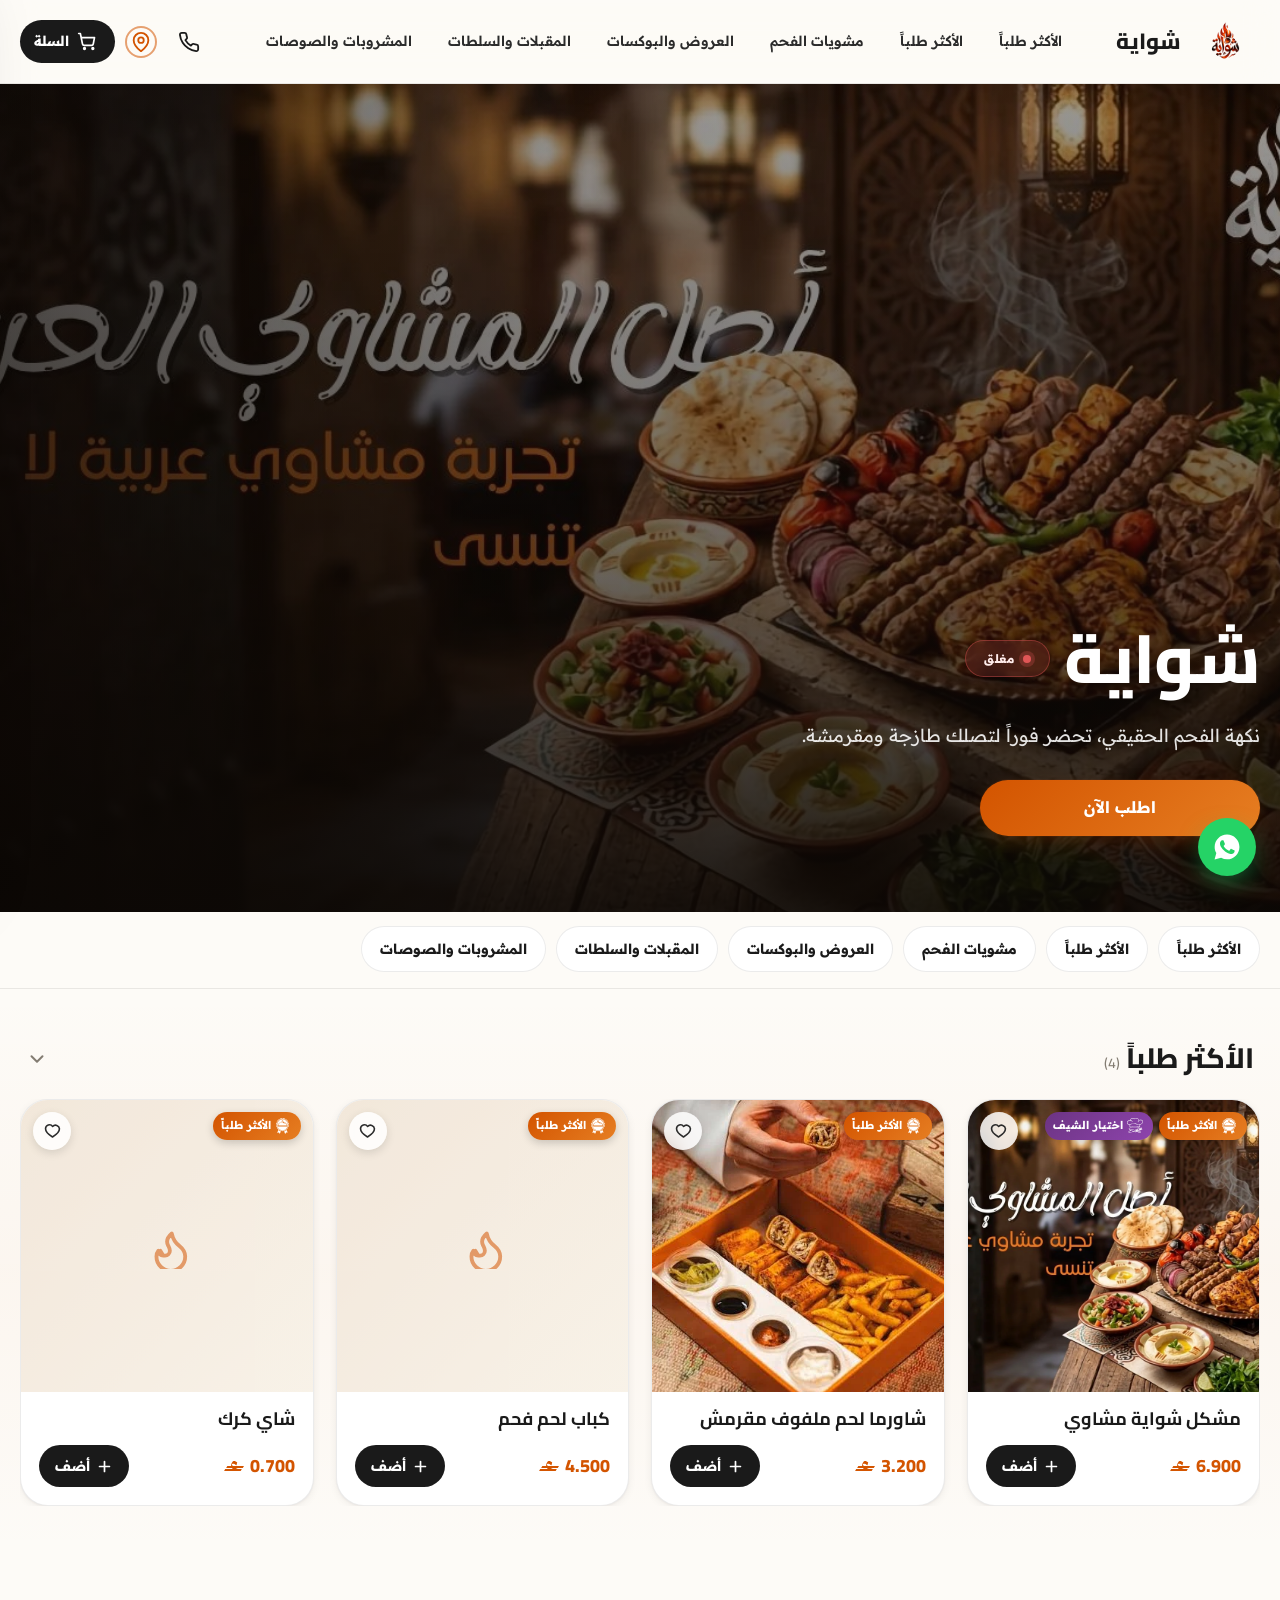
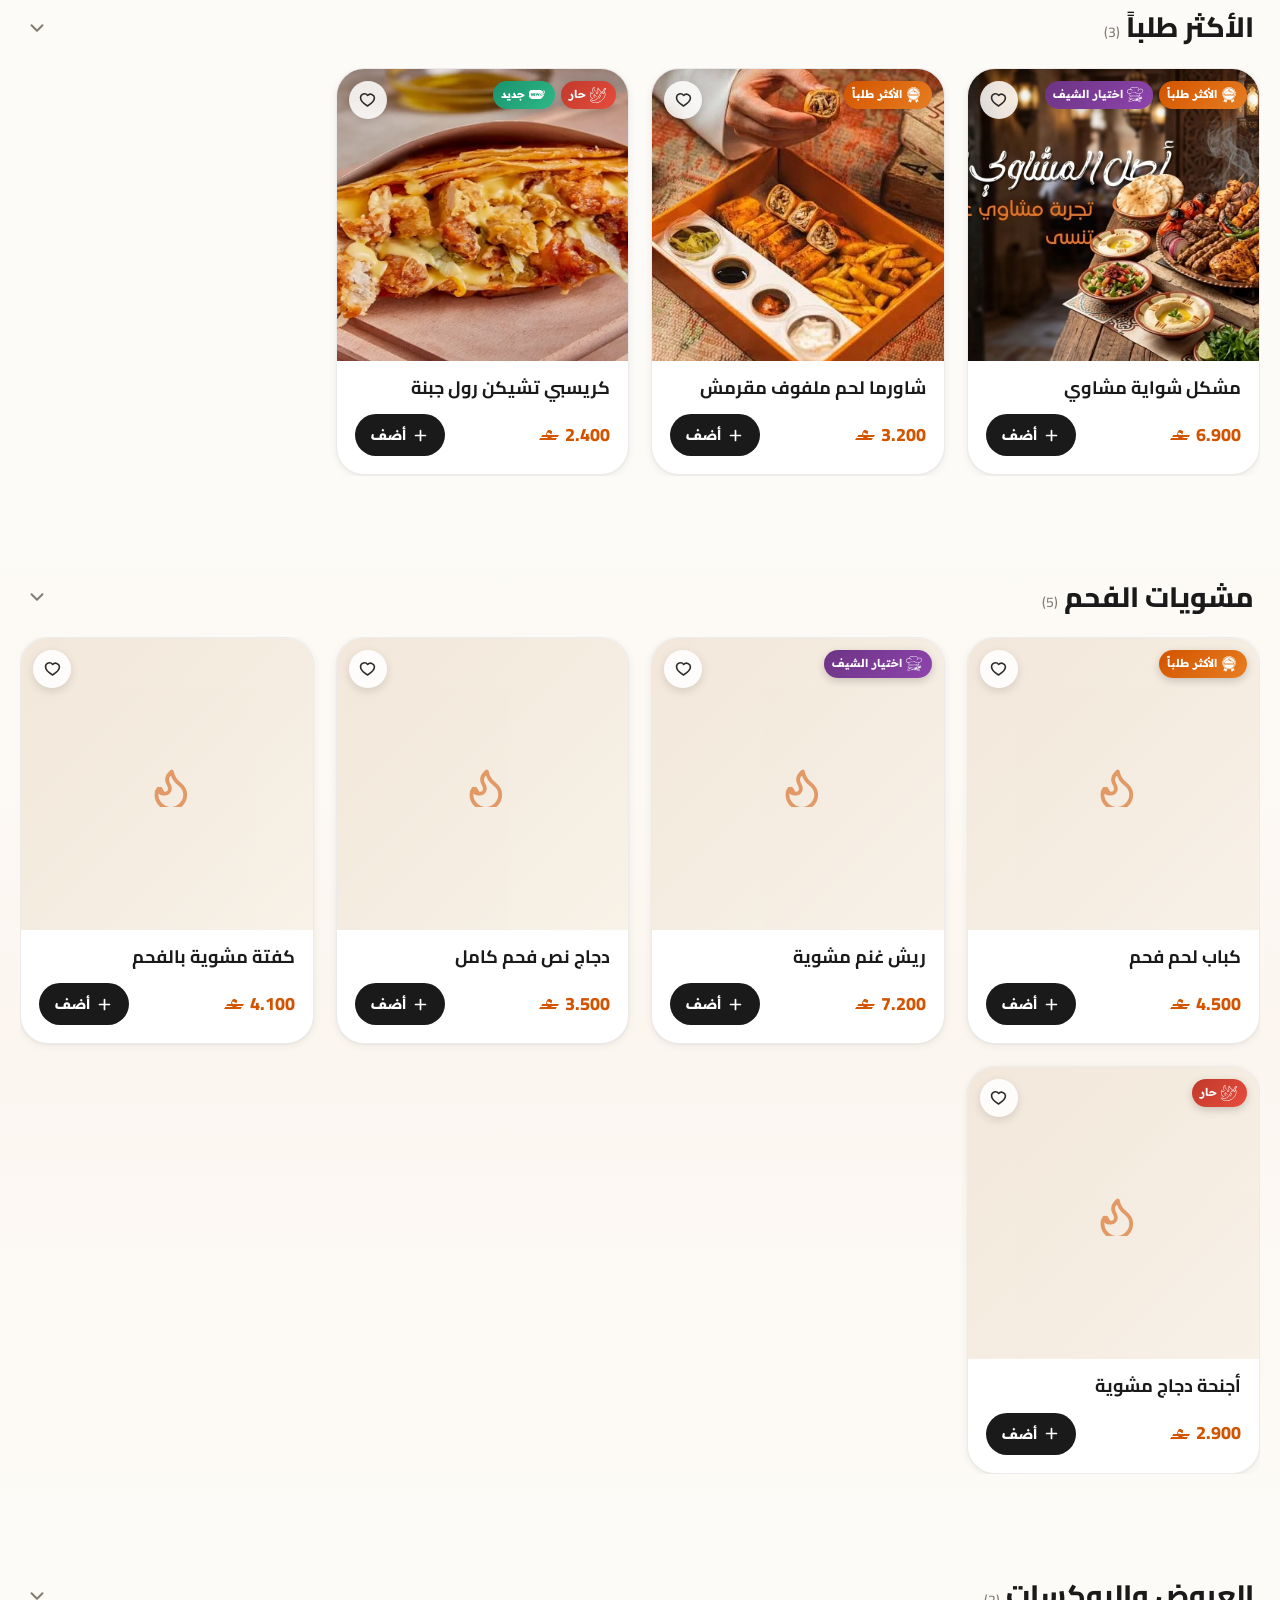
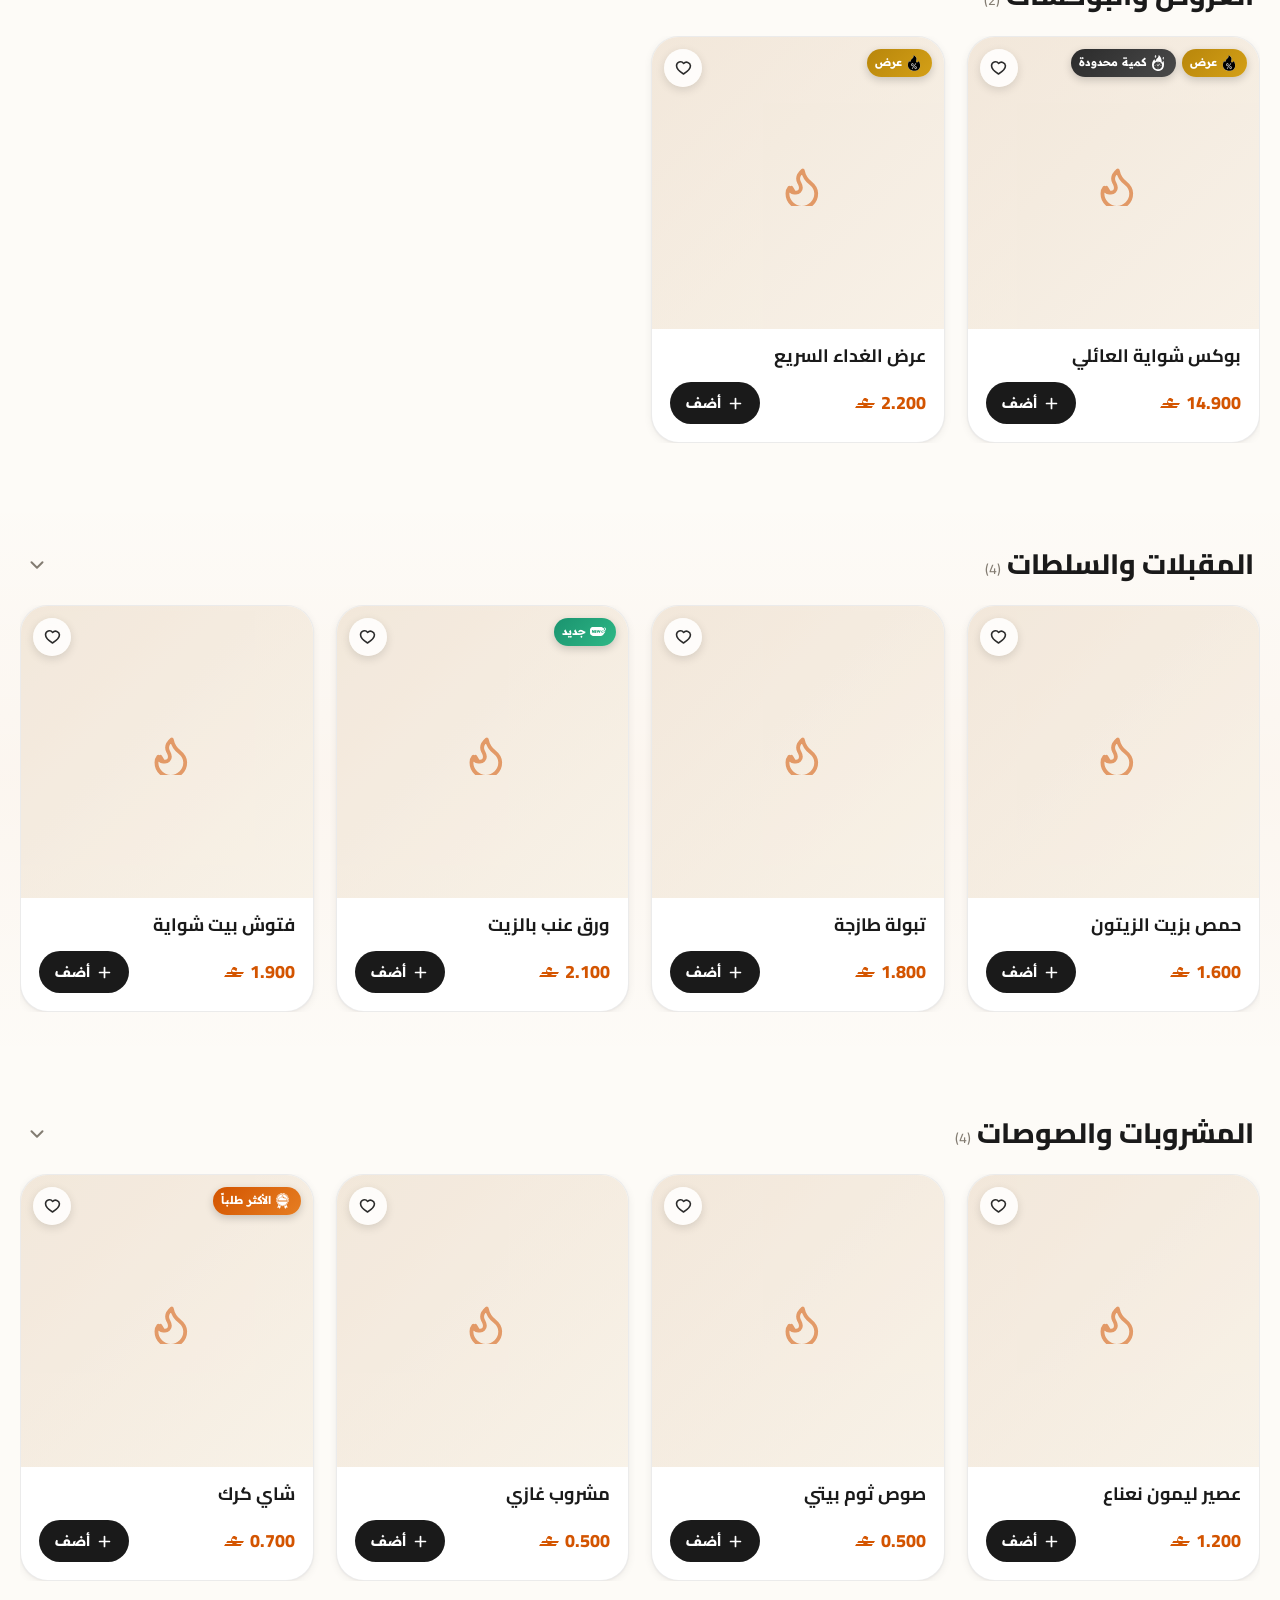
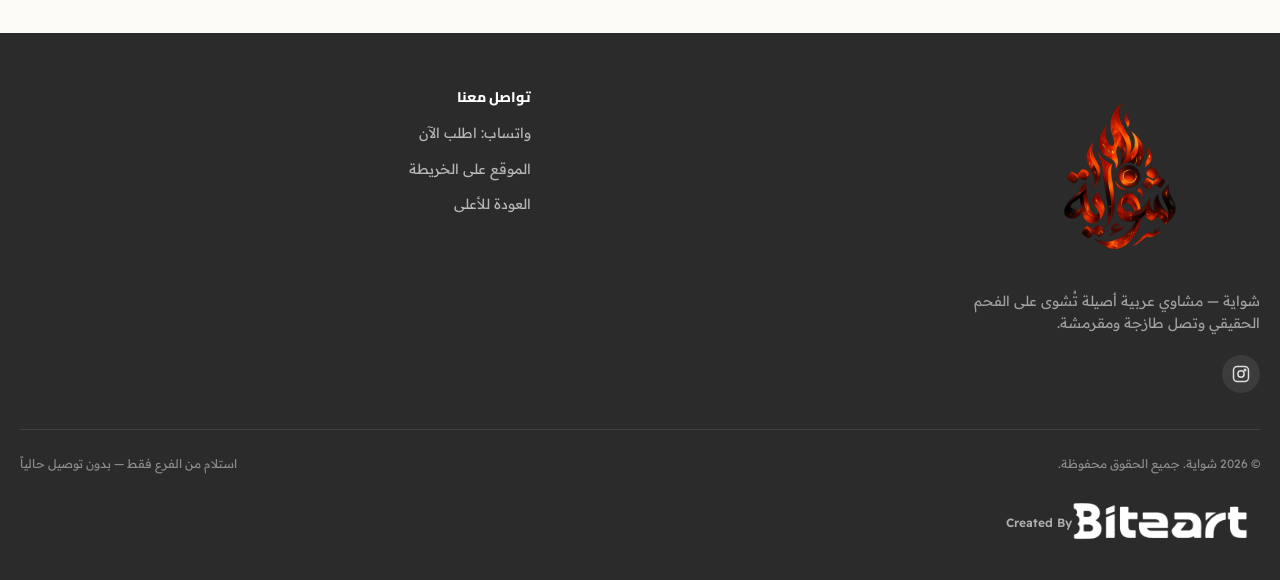
==== commit ba50f3fc: "car" ====
--- a/index.html
+++ b/index.html
@@ -157,7 +157,9 @@
       <span>استلام من الفرع فقط — بدون توصيل حالياً</span>
     </div>
     <a href="https://www.instagram.com/b1teart" class="powered-by powered-by-footer" target="_blank" rel="noopener noreferrer" aria-label="Powered by Byte Art — بايت آرت">
-      <img src="assets/images/powered-by-logo.webp" alt="Powered by Byte Art" width="432" height="96" loading="lazy">
+      <img src="assets/images/powered-by-logo.webp" alt="Powered by Bite Art" width="432" height="96" loading="lazy">
+      <span class="powered-by-label">Created By</span>
+
     </a>
   </div>
 </footer>
--- a/css/components.css
+++ b/css/components.css
@@ -102,7 +102,13 @@
   outline: 2px solid rgba(255,255,255,.65);
   outline-offset: 4px;
 }
-.powered-by-label { display: none; }
+.powered-by-label {
+  display: inline-block;
+  color: rgba(255,255,255,.62);
+  font-size: clamp(10px, 2.5vw, 12px);
+  font-weight: 600;
+  white-space: nowrap;
+}
 
 .header-actions {
   display: flex;
@@ -748,6 +754,17 @@
 .cart-line-remove { color: var(--color-muted); font-size: 12px; text-decoration: underline; }
 .cart-line .qty-stepper { transform: scale(.85); transform-origin: left center; }
 [dir="rtl"] .cart-line .qty-stepper { transform-origin: right center; }
+
+.cart-car-number { padding-block: 4px; }
+.cart-pickup-heading { font-size: var(--fs-sm); margin-bottom: 12px; }
+.cart-car-number label { font-size: var(--fs-sm); font-weight: 700; display: block; margin-bottom: 8px; }
+.cart-car-number label span { color: var(--color-muted); font-size: var(--fs-xs); font-weight: 500; }
+.cart-car-number input {
+  width: 100%; border: 1.5px solid var(--color-border); border-radius: var(--radius-sm);
+  padding: 12px; font-size: var(--fs-sm); outline: none; background: var(--color-surface);
+}
+.cart-car-number input:focus { border-color: var(--color-primary); }
+.cart-car-number p { margin-top: 6px; color: var(--color-muted); font-size: var(--fs-xs); }
 
 .cart-notes { padding-block: 4px; }
 .cart-notes label { font-size: var(--fs-sm); font-weight: 700; display: block; margin-bottom: 8px; }
--- a/css/responsive.css
+++ b/css/responsive.css
@@ -52,7 +52,7 @@
   .powered-by-footer { margin-top: 20px; padding: 10px 12px; min-height: 52px; }
   .footer-bottom { flex-direction: column; text-align: center; }
 
-  .menu-grid { grid-template-columns: repeat(auto-fill, minmax(168px, 1fr)); gap: 16px; }
+  .menu-grid { grid-template-columns: repeat(2, minmax(0, 1fr)); gap: 12px; }
   .item-card-body { padding: 14px 16px 16px; gap: 8px; }
   .item-card-body h3 { font-size: var(--fs-sm); }
   .quick-add-btn span { display: none; }
@@ -68,7 +68,7 @@
 @media (max-width: 380px) {
   .container, .header-inner { width: calc(100% - 24px); }
   .hero-content h1 { font-size: 2.1rem; }
-  .menu-grid { grid-template-columns: repeat(auto-fill, minmax(150px, 1fr)); gap: 12px; }
+  .menu-grid { grid-template-columns: repeat(2, minmax(0, 1fr)); gap: 10px; }
 }
 
 /* ---- Ultra-wide ------------------------------------------------------ */
